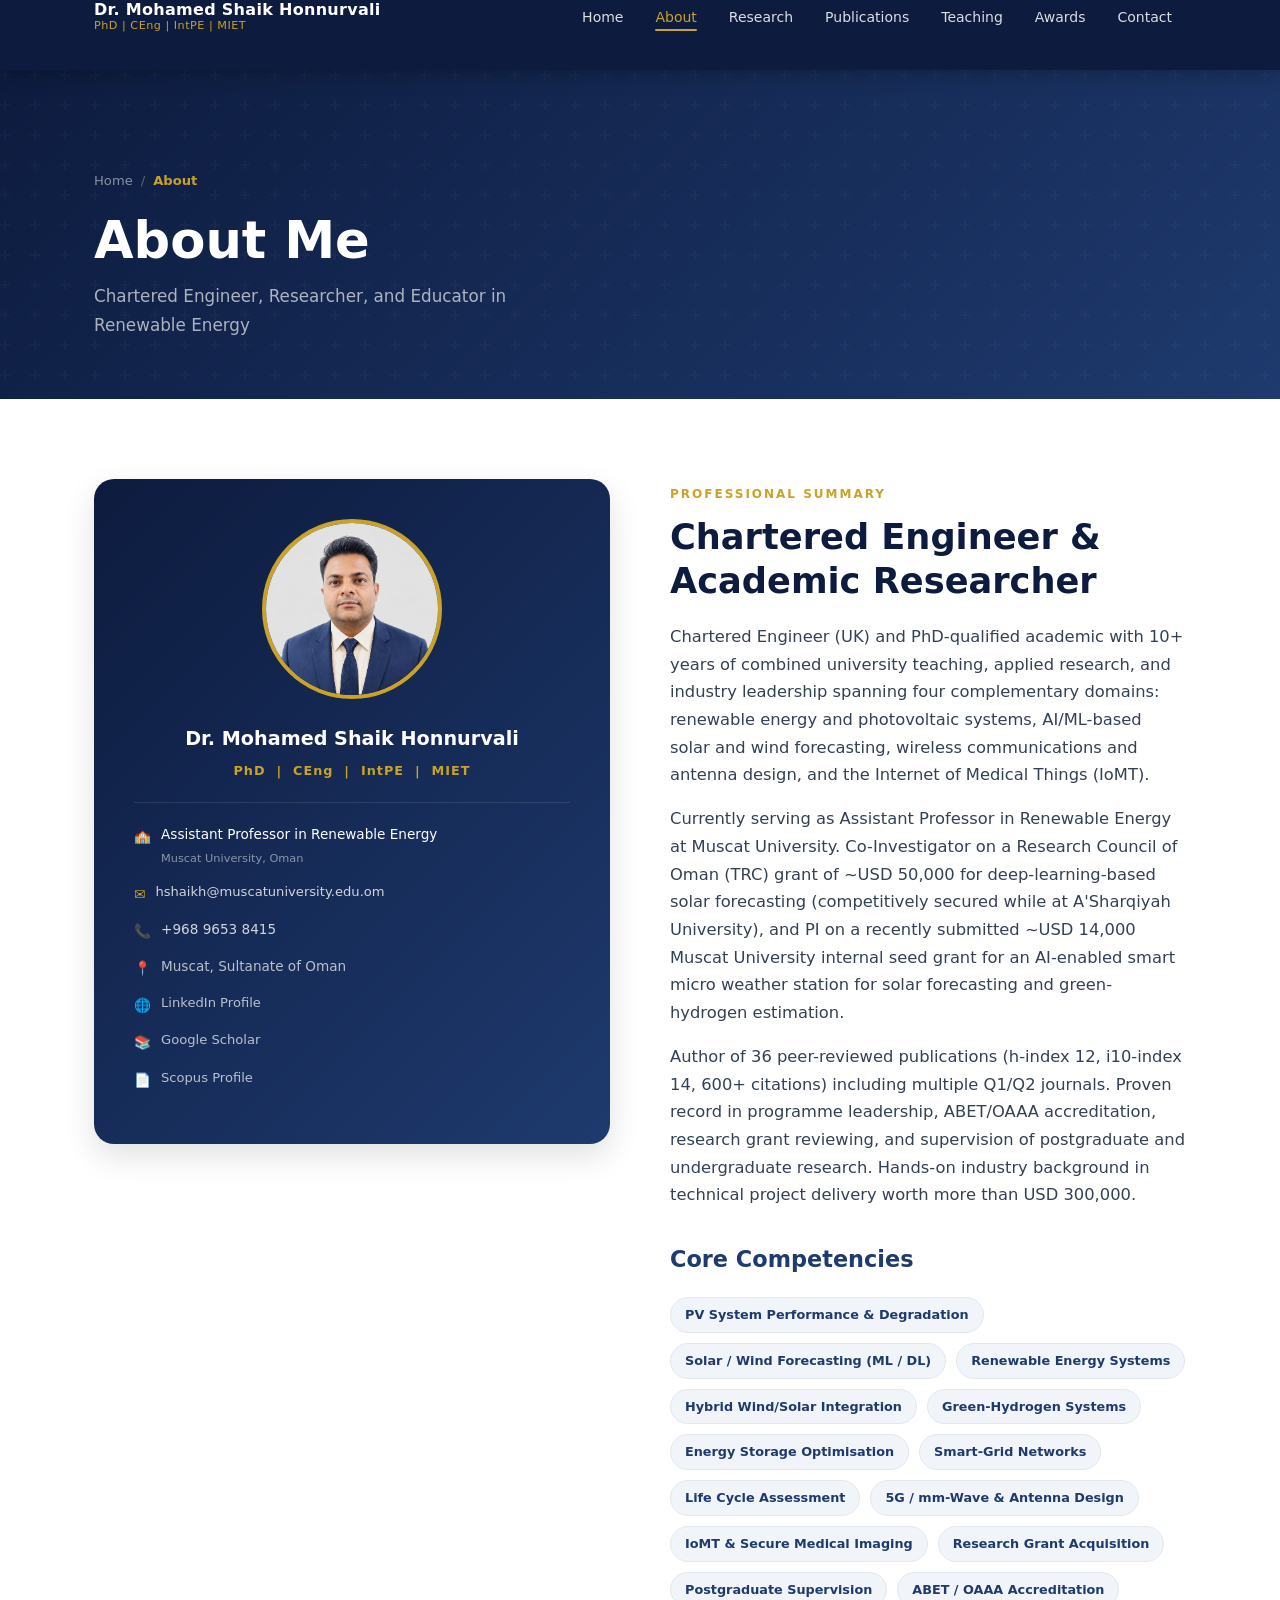
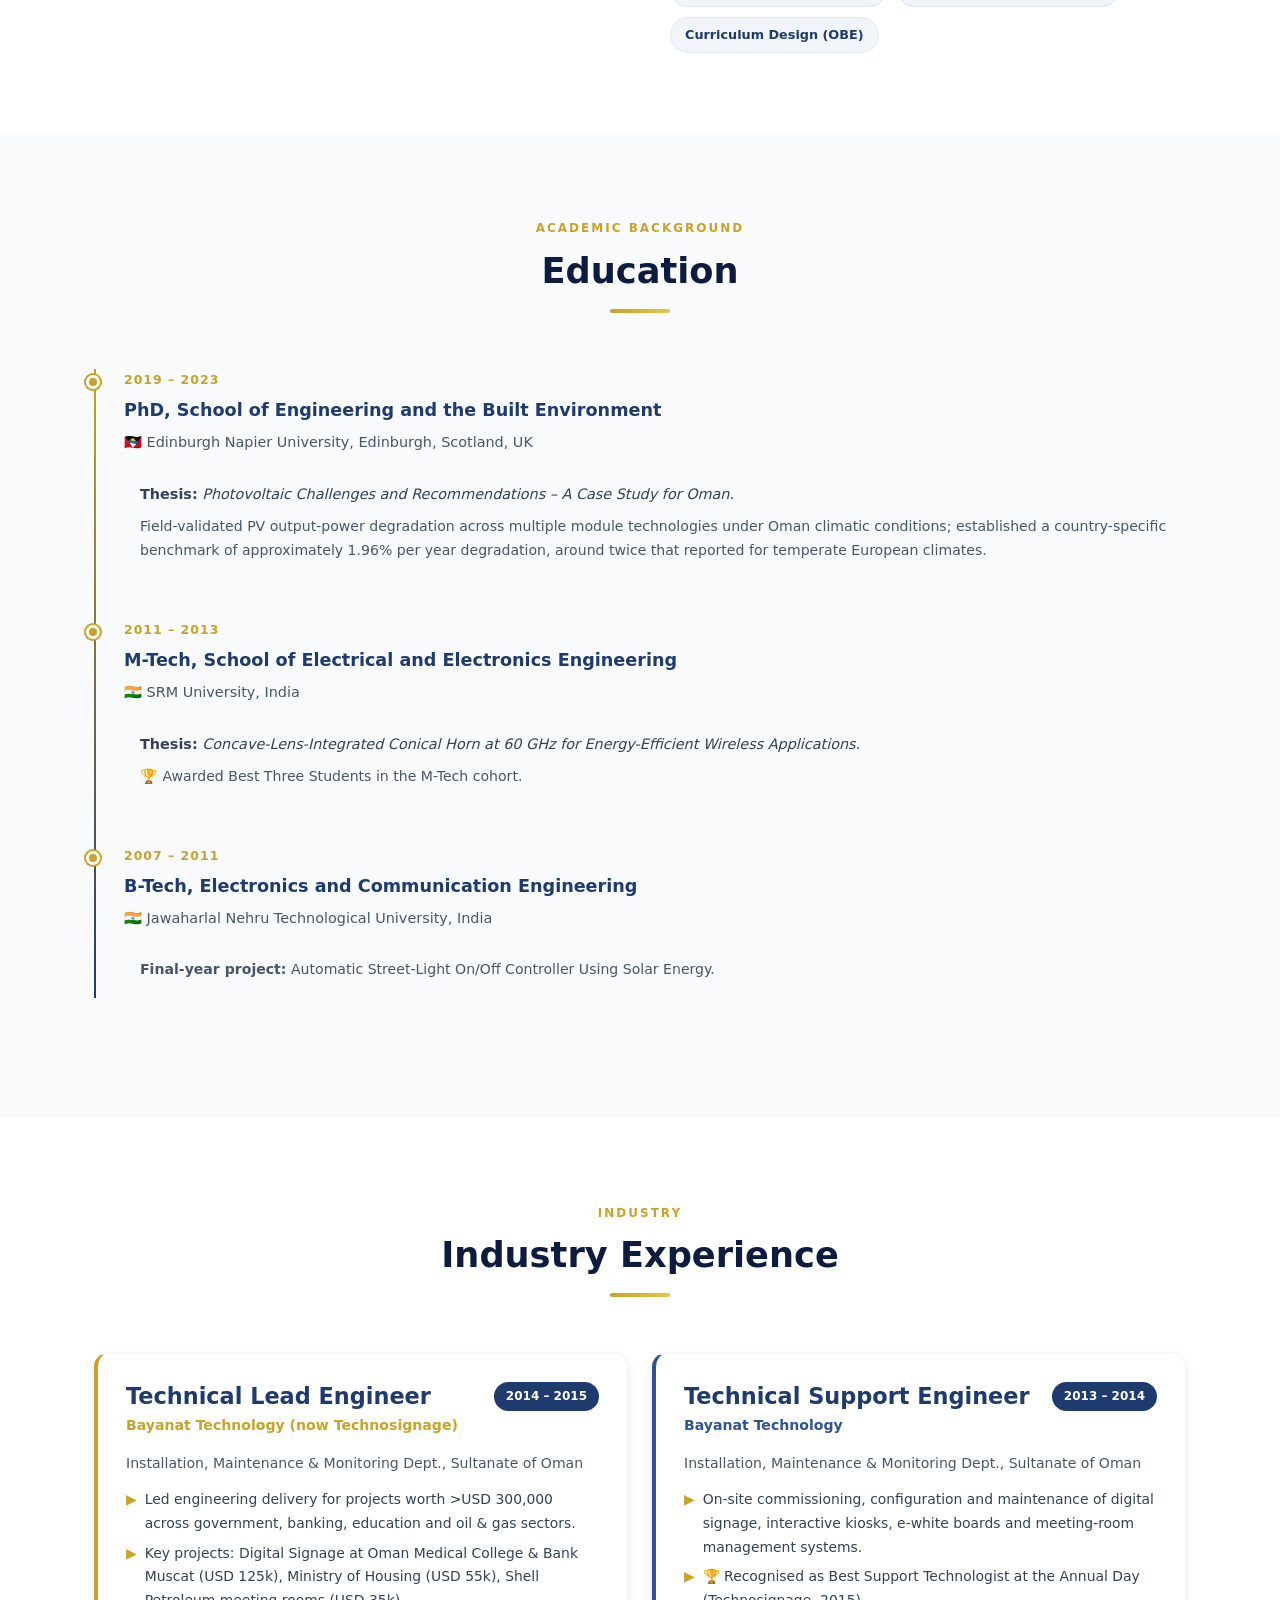
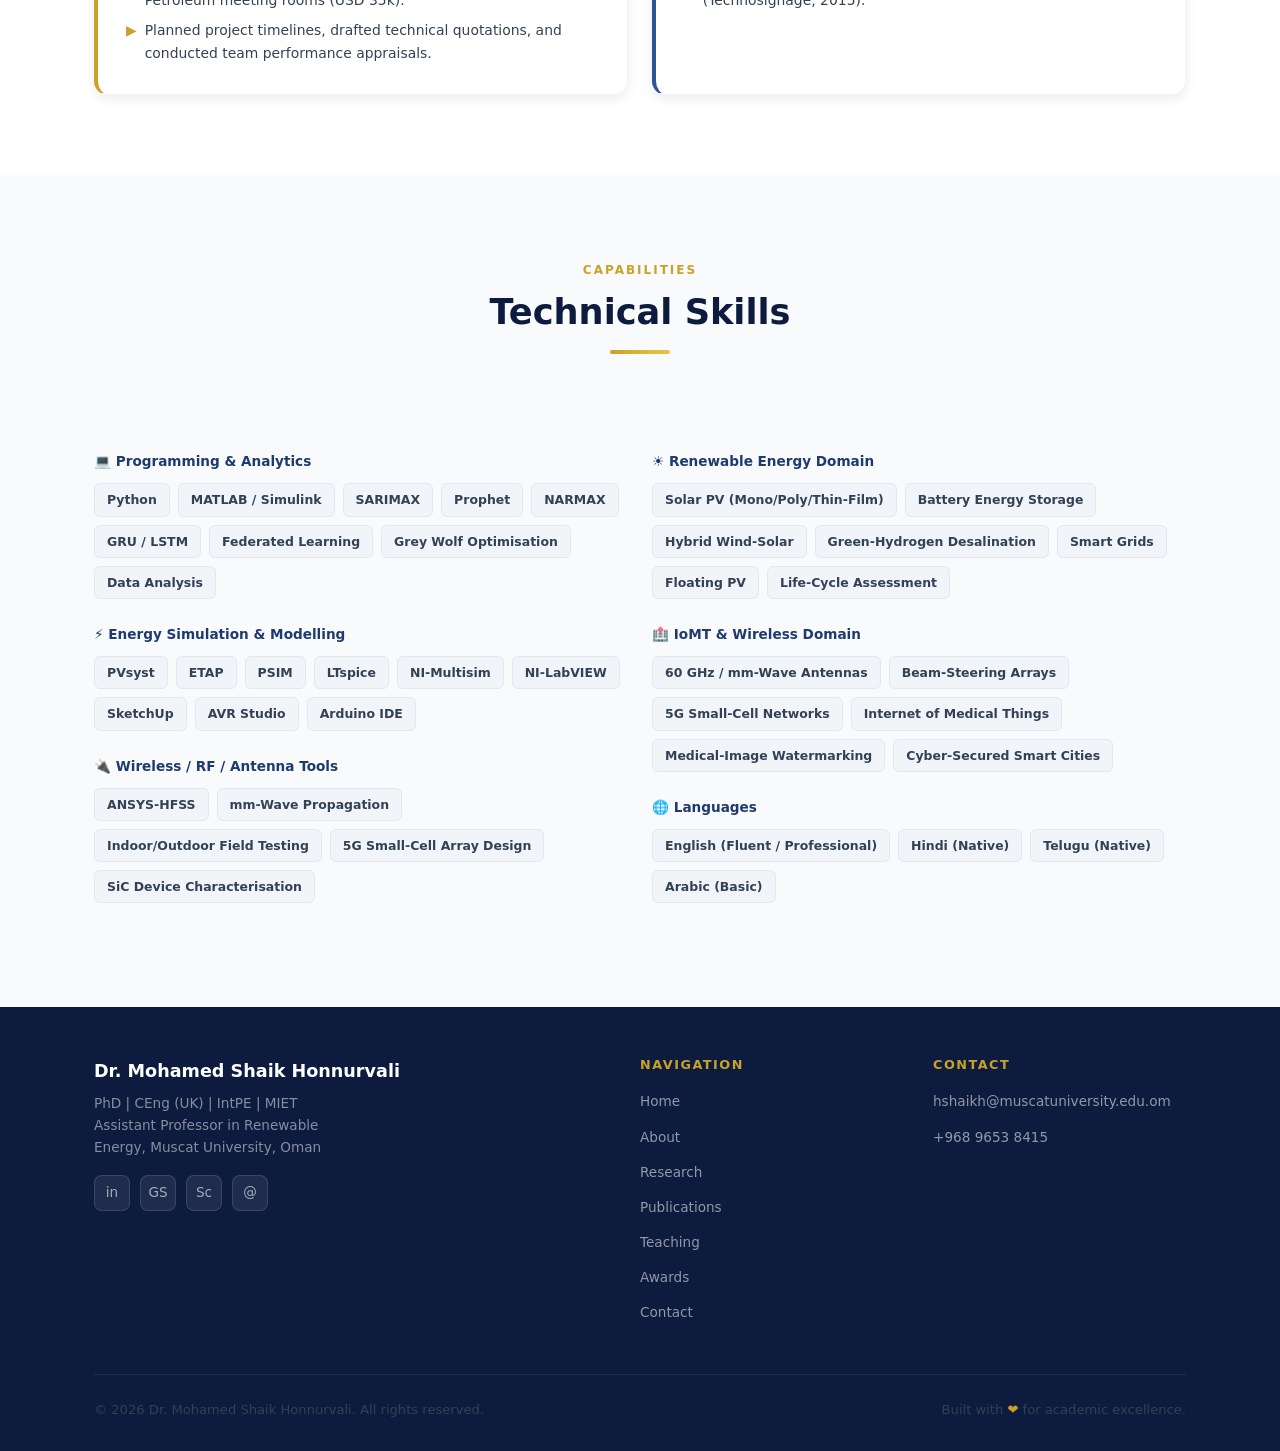
==== about.html @ 3cd74133 "Sync website content with final CV version - fix PhD dates, TRC grant role, A'Sharqiyah tenure perio" ====
<!DOCTYPE html>
<html lang="en">
<head>
  <meta charset="UTF-8" />
  <meta name="viewport" content="width=device-width, initial-scale=1.0" />
  <title>About | Dr. Mohamed Shaik Honnurvali</title>
  <meta name="description" content="About Dr. Mohamed Shaik Honnurvali – academic background, education, industry experience, and technical skills.">
  <link rel="stylesheet" href="css/style.css" />
</head>
<body>

<nav class="navbar" id="navbar">
  <div class="container">
    <div class="nav-inner">
      <a href="index.html" class="nav-brand">
        <span class="name">Dr. Mohamed Shaik Honnurvali</span>
        <span class="title">PhD | CEng | IntPE | MIET</span>
      </a>
      <ul class="nav-links" id="navLinks">
        <li><a href="index.html">Home</a></li>
        <li><a href="about.html" class="active">About</a></li>
        <li><a href="research.html">Research</a></li>
        <li><a href="publications.html">Publications</a></li>
        <li><a href="teaching.html">Teaching</a></li>
        <li><a href="awards.html">Awards</a></li>
        <li><a href="contact.html">Contact</a></li>
      </ul>
      <button class="nav-toggle" id="navToggle" aria-label="Toggle navigation">
        <span></span><span></span><span></span>
      </button>
    </div>
  </div>
</nav>

<div class="page-header">
  <div class="container">
    <div class="page-header-content">
      <div class="breadcrumb">
        <a href="index.html">Home</a>
        <span>/</span>
        <span class="current">About</span>
      </div>
      <h1>About Me</h1>
      <p class="subtitle">Chartered Engineer, Researcher, and Educator in Renewable Energy</p>
    </div>
  </div>
</div>

<!-- ABOUT MAIN -->
<section class="section">
  <div class="container">
    <div class="about-grid">

      <!-- SIDEBAR CARD -->
      <div class="about-photo-wrap">
        <div class="about-photo-card">
          <div class="about-photo-circle">
            <img src="images/profile.png" alt="Dr. Mohamed Shaik Honnurvali"
              onerror="this.style.display='none'; this.parentElement.querySelector('.photo-initials').style.display='block'">
            <div class="photo-initials" style="display:none">MSH</div>
          </div>
          <div class="about-card-name">Dr. Mohamed Shaik Honnurvali</div>
          <div class="about-card-title">PhD &nbsp;|&nbsp; CEng &nbsp;|&nbsp; IntPE &nbsp;|&nbsp; MIET</div>
          <div class="about-card-info">
            <div class="info-row">
              <span class="icon">&#127979;</span>
              <span>Assistant Professor in Renewable Energy<br><small style="color:rgba(255,255,255,0.5)">Muscat University, Oman</small></span>
            </div>
            <div class="info-row">
              <span class="icon">&#9993;</span>
              <a href="mailto:hshaikh@muscatuniversity.edu.om" style="color:rgba(255,255,255,0.8); font-size:0.82rem; word-break:break-all">hshaikh@muscatuniversity.edu.om</a>
            </div>
            <div class="info-row">
              <span class="icon">&#128222;</span>
              <a href="tel:+96896538415" style="color:rgba(255,255,255,0.8)">+968 9653 8415</a>
            </div>
            <div class="info-row">
              <span class="icon">&#128205;</span>
              <span style="color:rgba(255,255,255,0.7)">Muscat, Sultanate of Oman</span>
            </div>
            <div class="info-row" style="margin-top:8px">
              <span class="icon">&#127760;</span>
              <a href="https://www.linkedin.com/in/honnurvali-mohamed-shaik-58bb0a144" target="_blank" style="color:rgba(255,255,255,0.7); font-size:0.82rem">LinkedIn Profile</a>
            </div>
            <div class="info-row">
              <span class="icon">&#128218;</span>
              <a href="https://scholar.google.com/citations?user=fPKjL7wAAAAJ&hl=en" target="_blank" style="color:rgba(255,255,255,0.7); font-size:0.82rem">Google Scholar</a>
            </div>
            <div class="info-row">
              <span class="icon">&#128196;</span>
              <a href="https://www.scopus.com/authid/detail.uri?authorId=57219779084" target="_blank" style="color:rgba(255,255,255,0.7); font-size:0.82rem">Scopus Profile</a>
            </div>
          </div>
        </div>
      </div>

      <!-- MAIN CONTENT -->
      <div class="about-content">
        <span class="section-label">Professional Summary</span>
        <h2 style="margin-bottom:20px">Chartered Engineer &amp; Academic Researcher</h2>
        <p>Chartered Engineer (UK) and PhD-qualified academic with 10+ years of combined university teaching, applied research, and industry leadership spanning four complementary domains: renewable energy and photovoltaic systems, AI/ML-based solar and wind forecasting, wireless communications and antenna design, and the Internet of Medical Things (IoMT).</p>
        <p>Currently serving as Assistant Professor in Renewable Energy at Muscat University. Co-Investigator on a Research Council of Oman (TRC) grant of ~USD 50,000 for deep-learning-based solar forecasting (competitively secured while at A'Sharqiyah University), and PI on a recently submitted ~USD 14,000 Muscat University internal seed grant for an AI-enabled smart micro weather station for solar forecasting and green-hydrogen estimation.</p>
        <p>Author of 36 peer-reviewed publications (h-index 12, i10-index 14, 600+ citations) including multiple Q1/Q2 journals. Proven record in programme leadership, ABET/OAAA accreditation, research grant reviewing, and supervision of postgraduate and undergraduate research. Hands-on industry background in technical project delivery worth more than USD 300,000.</p>

        <h3 style="margin-top:36px; margin-bottom:16px; color:var(--navy)">Core Competencies</h3>
        <div class="competencies-grid">
          <span class="competency-tag">PV System Performance &amp; Degradation</span>
          <span class="competency-tag">Solar / Wind Forecasting (ML / DL)</span>
          <span class="competency-tag">Renewable Energy Systems</span>
          <span class="competency-tag">Hybrid Wind/Solar Integration</span>
          <span class="competency-tag">Green-Hydrogen Systems</span>
          <span class="competency-tag">Energy Storage Optimisation</span>
          <span class="competency-tag">Smart-Grid Networks</span>
          <span class="competency-tag">Life Cycle Assessment</span>
          <span class="competency-tag">5G / mm-Wave &amp; Antenna Design</span>
          <span class="competency-tag">IoMT &amp; Secure Medical Imaging</span>
          <span class="competency-tag">Research Grant Acquisition</span>
          <span class="competency-tag">Postgraduate Supervision</span>
          <span class="competency-tag">ABET / OAAA Accreditation</span>
          <span class="competency-tag">Curriculum Design (OBE)</span>
        </div>
      </div>
    </div>
  </div>
</section>

<!-- EDUCATION -->
<section class="section section-alt">
  <div class="container">
    <div class="section-header">
      <span class="section-label">Academic Background</span>
      <h2>Education</h2>
      <div class="divider"></div>
    </div>
    <div class="timeline">

      <div class="timeline-item">
        <div class="timeline-period">2019 – 2023</div>
        <div class="timeline-role">PhD, School of Engineering and the Built Environment</div>
        <div class="timeline-institution">&#127462;&#127468; Edinburgh Napier University, Edinburgh, Scotland, UK</div>
        <div class="timeline-content">
          <p style="font-size:0.9rem; color:var(--gray-700); margin-bottom:8px"><strong>Thesis:</strong> <em>Photovoltaic Challenges and Recommendations – A Case Study for Oman.</em></p>
          <p style="font-size:0.88rem; color:var(--gray-600)">Field-validated PV output-power degradation across multiple module technologies under Oman climatic conditions; established a country-specific benchmark of approximately 1.96% per year degradation, around twice that reported for temperate European climates.</p>
        </div>
      </div>

      <div class="timeline-item">
        <div class="timeline-period">2011 – 2013</div>
        <div class="timeline-role">M-Tech, School of Electrical and Electronics Engineering</div>
        <div class="timeline-institution">&#127470;&#127475; SRM University, India</div>
        <div class="timeline-content">
          <p style="font-size:0.9rem; color:var(--gray-700); margin-bottom:8px"><strong>Thesis:</strong> <em>Concave-Lens-Integrated Conical Horn at 60 GHz for Energy-Efficient Wireless Applications.</em></p>
          <p style="font-size:0.88rem; color:var(--gray-600)">&#127942; Awarded Best Three Students in the M-Tech cohort.</p>
        </div>
      </div>

      <div class="timeline-item">
        <div class="timeline-period">2007 – 2011</div>
        <div class="timeline-role">B-Tech, Electronics and Communication Engineering</div>
        <div class="timeline-institution">&#127470;&#127475; Jawaharlal Nehru Technological University, India</div>
        <div class="timeline-content">
          <p style="font-size:0.88rem; color:var(--gray-600)"><strong>Final-year project:</strong> Automatic Street-Light On/Off Controller Using Solar Energy.</p>
        </div>
      </div>

    </div>
  </div>
</section>

<!-- INDUSTRY EXPERIENCE -->
<section class="section">
  <div class="container">
    <div class="section-header">
      <span class="section-label">Industry</span>
      <h2>Industry Experience</h2>
      <div class="divider"></div>
    </div>
    <div class="grid-2">
      <div class="card" style="border-left:4px solid var(--gold)">
        <div style="display:flex; justify-content:space-between; align-items:flex-start; flex-wrap:wrap; gap:8px; margin-bottom:14px">
          <div>
            <h3 style="margin-bottom:4px">Technical Lead Engineer</h3>
            <p style="color:var(--gold); font-weight:700; font-size:0.88rem">Bayanat Technology (now Technosignage)</p>
          </div>
          <span style="background:var(--navy); color:var(--white); font-size:0.75rem; font-weight:700; padding:4px 12px; border-radius:50px; white-space:nowrap">2014 – 2015</span>
        </div>
        <p style="font-size:0.88rem; margin-bottom:12px; color:var(--gray-600)">Installation, Maintenance &amp; Monitoring Dept., Sultanate of Oman</p>
        <ul style="display:flex; flex-direction:column; gap:6px">
          <li style="display:flex; gap:8px; font-size:0.87rem; color:var(--gray-700)"><span style="color:var(--gold); flex-shrink:0">&#9654;</span>Led engineering delivery for projects worth &gt;USD 300,000 across government, banking, education and oil &amp; gas sectors.</li>
          <li style="display:flex; gap:8px; font-size:0.87rem; color:var(--gray-700)"><span style="color:var(--gold); flex-shrink:0">&#9654;</span>Key projects: Digital Signage at Oman Medical College &amp; Bank Muscat (USD 125k), Ministry of Housing (USD 55k), Shell Petroleum meeting rooms (USD 35k).</li>
          <li style="display:flex; gap:8px; font-size:0.87rem; color:var(--gray-700)"><span style="color:var(--gold); flex-shrink:0">&#9654;</span>Planned project timelines, drafted technical quotations, and conducted team performance appraisals.</li>
        </ul>
      </div>
      <div class="card" style="border-left:4px solid var(--navy-light)">
        <div style="display:flex; justify-content:space-between; align-items:flex-start; flex-wrap:wrap; gap:8px; margin-bottom:14px">
          <div>
            <h3 style="margin-bottom:4px">Technical Support Engineer</h3>
            <p style="color:var(--navy-light); font-weight:700; font-size:0.88rem">Bayanat Technology</p>
          </div>
          <span style="background:var(--navy); color:var(--white); font-size:0.75rem; font-weight:700; padding:4px 12px; border-radius:50px; white-space:nowrap">2013 – 2014</span>
        </div>
        <p style="font-size:0.88rem; margin-bottom:12px; color:var(--gray-600)">Installation, Maintenance &amp; Monitoring Dept., Sultanate of Oman</p>
        <ul style="display:flex; flex-direction:column; gap:6px">
          <li style="display:flex; gap:8px; font-size:0.87rem; color:var(--gray-700)"><span style="color:var(--gold); flex-shrink:0">&#9654;</span>On-site commissioning, configuration and maintenance of digital signage, interactive kiosks, e-white boards and meeting-room management systems.</li>
          <li style="display:flex; gap:8px; font-size:0.87rem; color:var(--gray-700)"><span style="color:var(--gold); flex-shrink:0">&#9654;</span>&#127942; Recognised as Best Support Technologist at the Annual Day (Technosignage, 2015).</li>
        </ul>
      </div>
    </div>
  </div>
</section>

<!-- TECHNICAL SKILLS -->
<section class="section section-alt">
  <div class="container">
    <div class="section-header">
      <span class="section-label">Capabilities</span>
      <h2>Technical Skills</h2>
      <div class="divider"></div>
    </div>
    <div class="grid-2">
      <div class="skills-section">
        <div class="skill-group">
          <div class="skill-group-label">&#128187; Programming &amp; Analytics</div>
          <div class="skill-tags">
            <span class="skill-tag">Python</span>
            <span class="skill-tag">MATLAB / Simulink</span>
            <span class="skill-tag">SARIMAX</span>
            <span class="skill-tag">Prophet</span>
            <span class="skill-tag">NARMAX</span>
            <span class="skill-tag">GRU / LSTM</span>
            <span class="skill-tag">Federated Learning</span>
            <span class="skill-tag">Grey Wolf Optimisation</span>
            <span class="skill-tag">Data Analysis</span>
          </div>
        </div>
        <div class="skill-group">
          <div class="skill-group-label">&#9889; Energy Simulation &amp; Modelling</div>
          <div class="skill-tags">
            <span class="skill-tag">PVsyst</span>
            <span class="skill-tag">ETAP</span>
            <span class="skill-tag">PSIM</span>
            <span class="skill-tag">LTspice</span>
            <span class="skill-tag">NI-Multisim</span>
            <span class="skill-tag">NI-LabVIEW</span>
            <span class="skill-tag">SketchUp</span>
            <span class="skill-tag">AVR Studio</span>
            <span class="skill-tag">Arduino IDE</span>
          </div>
        </div>
        <div class="skill-group">
          <div class="skill-group-label">&#128268; Wireless / RF / Antenna Tools</div>
          <div class="skill-tags">
            <span class="skill-tag">ANSYS-HFSS</span>
            <span class="skill-tag">mm-Wave Propagation</span>
            <span class="skill-tag">Indoor/Outdoor Field Testing</span>
            <span class="skill-tag">5G Small-Cell Array Design</span>
            <span class="skill-tag">SiC Device Characterisation</span>
          </div>
        </div>
      </div>
      <div class="skills-section">
        <div class="skill-group">
          <div class="skill-group-label">&#9728;&#65039; Renewable Energy Domain</div>
          <div class="skill-tags">
            <span class="skill-tag">Solar PV (Mono/Poly/Thin-Film)</span>
            <span class="skill-tag">Battery Energy Storage</span>
            <span class="skill-tag">Hybrid Wind-Solar</span>
            <span class="skill-tag">Green-Hydrogen Desalination</span>
            <span class="skill-tag">Smart Grids</span>
            <span class="skill-tag">Floating PV</span>
            <span class="skill-tag">Life-Cycle Assessment</span>
          </div>
        </div>
        <div class="skill-group">
          <div class="skill-group-label">&#127973;&#65039; IoMT &amp; Wireless Domain</div>
          <div class="skill-tags">
            <span class="skill-tag">60 GHz / mm-Wave Antennas</span>
            <span class="skill-tag">Beam-Steering Arrays</span>
            <span class="skill-tag">5G Small-Cell Networks</span>
            <span class="skill-tag">Internet of Medical Things</span>
            <span class="skill-tag">Medical-Image Watermarking</span>
            <span class="skill-tag">Cyber-Secured Smart Cities</span>
          </div>
        </div>
        <div class="skill-group">
          <div class="skill-group-label">&#127760; Languages</div>
          <div class="skill-tags">
            <span class="skill-tag">English (Fluent / Professional)</span>
            <span class="skill-tag">Hindi (Native)</span>
            <span class="skill-tag">Telugu (Native)</span>
            <span class="skill-tag">Arabic (Basic)</span>
          </div>
        </div>
      </div>
    </div>
  </div>
</section>

<footer class="footer">
  <div class="container">
    <div class="footer-grid">
      <div class="footer-brand">
        <div class="footer-name">Dr. Mohamed Shaik Honnurvali</div>
        <div class="footer-tagline">PhD | CEng (UK) | IntPE | MIET<br>Assistant Professor in Renewable Energy, Muscat University, Oman</div>
        <div class="footer-social">
          <a href="https://www.linkedin.com/in/honnurvali-mohamed-shaik-58bb0a144" target="_blank">in</a>
          <a href="https://scholar.google.com/citations?user=fPKjL7wAAAAJ&hl=en" target="_blank">GS</a>
          <a href="https://www.scopus.com/authid/detail.uri?authorId=57219779084" target="_blank">Sc</a>
          <a href="mailto:hshaikh@muscatuniversity.edu.om">@</a>
        </div>
      </div>
      <div class="footer-col">
        <h4>Navigation</h4>
        <ul>
          <li><a href="index.html">Home</a></li>
          <li><a href="about.html">About</a></li>
          <li><a href="research.html">Research</a></li>
          <li><a href="publications.html">Publications</a></li>
          <li><a href="teaching.html">Teaching</a></li>
          <li><a href="awards.html">Awards</a></li>
          <li><a href="contact.html">Contact</a></li>
        </ul>
      </div>
      <div class="footer-col">
        <h4>Contact</h4>
        <ul>
          <li><a href="mailto:hshaikh@muscatuniversity.edu.om">hshaikh@muscatuniversity.edu.om</a></li>
          <li><a href="tel:+96896538415">+968 9653 8415</a></li>
        </ul>
      </div>
    </div>
    <div class="footer-bottom">
      <p>&copy; 2026 Dr. Mohamed Shaik Honnurvali. All rights reserved.</p>
      <p>Built with <span class="gold">&#10084;</span> for academic excellence.</p>
    </div>
  </div>
</footer>

<script src="js/main.js"></script>
</body>
</html>
---- css/style.css ----
/* ===== CSS VARIABLES ===== */
:root {
  --navy: #1e3a6e;
  --navy-dark: #0d1b3e;
  --navy-light: #2d5499;
  --gold: #c9a227;
  --gold-light: #e8c547;
  --gold-pale: #fdf6dc;
  --white: #ffffff;
  --gray-50: #f8fafc;
  --gray-100: #f1f5f9;
  --gray-200: #e2e8f0;
  --gray-300: #cbd5e1;
  --gray-400: #94a3b8;
  --gray-600: #475569;
  --gray-700: #334155;
  --gray-800: #1e293b;
  --text: #1a202c;
  --shadow-sm: 0 1px 3px rgba(0,0,0,0.08);
  --shadow-md: 0 4px 12px rgba(0,0,0,0.08);
  --shadow-lg: 0 12px 32px rgba(0,0,0,0.12);
  --radius-sm: 8px;
  --radius: 14px;
  --radius-lg: 20px;
  --transition: 0.3s ease;
  --nav-height: 70px;
}

/* ===== RESET & BASE ===== */
*, *::before, *::after { box-sizing: border-box; margin: 0; padding: 0; }

html { scroll-behavior: smooth; font-size: 16px; }

body {
  font-family: 'Segoe UI', system-ui, -apple-system, sans-serif;
  color: var(--text);
  background: var(--white);
  line-height: 1.7;
  -webkit-font-smoothing: antialiased;
}

img { max-width: 100%; display: block; }
a { color: inherit; text-decoration: none; }
ul { list-style: none; }

/* ===== TYPOGRAPHY ===== */
h1, h2, h3, h4, h5 { font-weight: 700; line-height: 1.25; color: var(--navy-dark); }
h1 { font-size: clamp(2rem, 5vw, 3.2rem); }
h2 { font-size: clamp(1.5rem, 3vw, 2.2rem); }
h3 { font-size: clamp(1.1rem, 2vw, 1.4rem); }
h4 { font-size: 1.05rem; }
p { color: var(--gray-700); }

/* ===== LAYOUT ===== */
.container { max-width: 1140px; margin: 0 auto; padding: 0 24px; }
.section { padding: 80px 0; }
.section-alt { background: var(--gray-50); }

.section-header { text-align: center; margin-bottom: 56px; }
.section-header h2 { margin-bottom: 12px; }
.section-header p { color: var(--gray-600); max-width: 600px; margin: 0 auto; font-size: 1.05rem; }
.section-label {
  display: inline-block;
  font-size: 0.75rem;
  font-weight: 700;
  letter-spacing: 2px;
  text-transform: uppercase;
  color: var(--gold);
  margin-bottom: 10px;
}
.divider {
  width: 60px; height: 4px;
  background: linear-gradient(90deg, var(--gold), var(--gold-light));
  border-radius: 2px;
  margin: 16px auto 0;
}

/* ===== NAVIGATION ===== */
.navbar {
  position: fixed; top: 0; left: 0; right: 0;
  height: var(--nav-height);
  background: var(--navy-dark);
  box-shadow: 0 2px 20px rgba(0,0,0,0.3);
  z-index: 1000;
  transition: background var(--transition), box-shadow var(--transition);
}
.navbar.scrolled {
  background: rgba(13, 27, 62, 0.97);
  backdrop-filter: blur(10px);
}
.nav-inner {
  display: flex; align-items: center; justify-content: space-between;
  height: 100%;
}
.nav-brand {
  display: flex; flex-direction: column; line-height: 1.2;
}
.nav-brand .name {
  font-size: 1rem; font-weight: 700; color: var(--white); letter-spacing: 0.3px;
}
.nav-brand .title {
  font-size: 0.7rem; color: var(--gold); font-weight: 500; letter-spacing: 0.5px;
}
.nav-links { display: flex; align-items: center; gap: 4px; }
.nav-links a {
  color: rgba(255,255,255,0.85);
  font-size: 0.875rem;
  font-weight: 500;
  padding: 6px 14px;
  border-radius: 6px;
  transition: all var(--transition);
  position: relative;
}
.nav-links a:hover { color: var(--gold); background: rgba(201,162,39,0.1); }
.nav-links a.active { color: var(--gold); }
.nav-links a.active::after {
  content: '';
  position: absolute; bottom: 0; left: 14px; right: 14px;
  height: 2px;
  background: var(--gold);
  border-radius: 1px;
}
.nav-toggle { display: none; flex-direction: column; gap: 5px; cursor: pointer; padding: 4px; }
.nav-toggle span { width: 24px; height: 2px; background: var(--white); border-radius: 2px; transition: var(--transition); }

/* ===== HERO ===== */
.hero {
  min-height: 100vh;
  background: linear-gradient(135deg, var(--navy-dark) 0%, var(--navy) 50%, #1a4480 100%);
  display: flex; align-items: center;
  position: relative; overflow: hidden;
  padding-top: var(--nav-height);
}
.hero::before {
  content: '';
  position: absolute; inset: 0;
  background: url("data:image/svg+xml,%3Csvg width='60' height='60' viewBox='0 0 60 60' xmlns='http://www.w3.org/2000/svg'%3E%3Cg fill='none' fill-rule='evenodd'%3E%3Cg fill='%23ffffff' fill-opacity='0.03'%3E%3Cpath d='M36 34v-4h-2v4h-4v2h4v4h2v-4h4v-2h-4zm0-30V0h-2v4h-4v2h4v4h2V6h4V4h-4zM6 34v-4H4v4H0v2h4v4h2v-4h4v-2H6zM6 4V0H4v4H0v2h4v4h2V6h4V4H6z'/%3E%3C/g%3E%3C/g%3E%3C/svg%3E");
}
.hero-content {
  display: grid;
  grid-template-columns: 1fr 320px;
  gap: 60px;
  align-items: center;
  position: relative; z-index: 1;
  padding: 60px 0;
}
.hero-text { color: var(--white); }
.hero-badge {
  display: inline-flex; align-items: center; gap: 8px;
  background: rgba(201,162,39,0.15);
  border: 1px solid rgba(201,162,39,0.4);
  color: var(--gold-light);
  font-size: 0.8rem; font-weight: 600; letter-spacing: 1px;
  padding: 6px 16px; border-radius: 50px;
  margin-bottom: 20px;
}
.hero-name {
  font-size: clamp(2.2rem, 5vw, 3.5rem);
  font-weight: 800;
  color: var(--white);
  line-height: 1.1;
  margin-bottom: 10px;
}
.hero-credentials {
  font-size: 1rem;
  color: var(--gold);
  font-weight: 600;
  letter-spacing: 1px;
  margin-bottom: 16px;
}
.hero-role {
  font-size: 1.1rem;
  color: rgba(255,255,255,0.8);
  margin-bottom: 10px;
}
.hero-location {
  font-size: 0.9rem;
  color: rgba(255,255,255,0.55);
  display: flex; align-items: center; gap: 6px;
  margin-bottom: 28px;
}
.hero-summary {
  color: rgba(255,255,255,0.75);
  font-size: 1rem;
  max-width: 560px;
  margin-bottom: 36px;
  line-height: 1.8;
}
.hero-stats {
  display: flex; gap: 32px; margin-bottom: 36px; flex-wrap: wrap;
}
.stat-item { text-align: center; }
.stat-number {
  font-size: 2rem; font-weight: 800; color: var(--gold);
  line-height: 1; display: block;
}
.stat-label { font-size: 0.75rem; color: rgba(255,255,255,0.6); margin-top: 4px; }
.hero-actions { display: flex; gap: 14px; flex-wrap: wrap; }

/* Buttons */
.btn {
  display: inline-flex; align-items: center; gap: 8px;
  padding: 13px 28px; border-radius: 8px;
  font-size: 0.9rem; font-weight: 600;
  cursor: pointer; border: none;
  transition: all var(--transition);
  letter-spacing: 0.3px;
}
.btn-primary {
  background: linear-gradient(135deg, var(--gold), var(--gold-light));
  color: var(--navy-dark);
}
.btn-primary:hover { transform: translateY(-2px); box-shadow: 0 8px 24px rgba(201,162,39,0.35); }
.btn-outline {
  background: transparent;
  border: 2px solid rgba(255,255,255,0.4);
  color: var(--white);
}
.btn-outline:hover { border-color: var(--gold); color: var(--gold); transform: translateY(-2px); }
.btn-navy {
  background: var(--navy);
  color: var(--white);
}
.btn-navy:hover { background: var(--navy-light); transform: translateY(-2px); box-shadow: var(--shadow-md); }

/* Hero photo */
.hero-photo-wrap {
  display: flex; justify-content: center; align-items: center;
}
.hero-photo-ring {
  width: 280px; height: 280px;
  border-radius: 50%;
  padding: 5px;
  background: linear-gradient(135deg, var(--gold), var(--gold-light), var(--gold));
  box-shadow: 0 0 60px rgba(201,162,39,0.3);
  animation: float 4s ease-in-out infinite;
}
.hero-photo-inner {
  width: 100%; height: 100%;
  border-radius: 50%;
  overflow: hidden;
  background: var(--navy);
  display: flex; align-items: center; justify-content: center;
  border: 4px solid var(--navy-dark);
}
.hero-photo-inner img {
  width: 100%; height: 100%; object-fit: cover;
}
.photo-initials {
  font-size: 4rem; font-weight: 800;
  color: var(--gold);
  letter-spacing: -2px;
  font-family: 'Segoe UI', sans-serif;
}
@keyframes float {
  0%, 100% { transform: translateY(0); }
  50% { transform: translateY(-12px); }
}

/* Social links */
.social-links { display: flex; gap: 12px; margin-top: 20px; flex-wrap: wrap; }
.social-link {
  display: inline-flex; align-items: center; gap: 6px;
  padding: 8px 14px; border-radius: 6px;
  font-size: 0.8rem; font-weight: 600;
  background: rgba(255,255,255,0.08);
  color: rgba(255,255,255,0.7);
  border: 1px solid rgba(255,255,255,0.12);
  transition: all var(--transition);
}
.social-link:hover { background: rgba(201,162,39,0.15); color: var(--gold); border-color: rgba(201,162,39,0.4); }

/* ===== CARDS ===== */
.card {
  background: var(--white);
  border-radius: var(--radius);
  padding: 28px;
  box-shadow: var(--shadow-md);
  border: 1px solid var(--gray-100);
  transition: all var(--transition);
}
.card:hover { transform: translateY(-4px); box-shadow: var(--shadow-lg); }
.card-icon {
  width: 52px; height: 52px;
  border-radius: 12px;
  background: linear-gradient(135deg, var(--navy), var(--navy-light));
  display: flex; align-items: center; justify-content: center;
  margin-bottom: 18px;
  font-size: 1.5rem;
}
.card h3 { color: var(--navy); margin-bottom: 10px; }
.card p { font-size: 0.9rem; line-height: 1.7; }
.card .tag {
  display: inline-block;
  background: var(--gold-pale);
  color: var(--gold);
  font-size: 0.72rem; font-weight: 700;
  padding: 3px 10px; border-radius: 50px;
  margin-top: 14px;
}

.grid-2 { display: grid; grid-template-columns: repeat(2, 1fr); gap: 24px; }
.grid-3 { display: grid; grid-template-columns: repeat(3, 1fr); gap: 24px; }
.grid-4 { display: grid; grid-template-columns: repeat(4, 1fr); gap: 20px; }

/* ===== ABOUT PAGE ===== */
.about-grid { display: grid; grid-template-columns: 1fr 1fr; gap: 60px; align-items: start; }
.about-photo-wrap {
  position: sticky; top: 100px;
}
.about-photo-card {
  background: linear-gradient(135deg, var(--navy-dark), var(--navy));
  border-radius: var(--radius-lg);
  padding: 40px;
  text-align: center;
  color: var(--white);
  box-shadow: var(--shadow-lg);
}
.about-photo-circle {
  width: 180px; height: 180px;
  border-radius: 50%;
  margin: 0 auto 24px;
  background: rgba(255,255,255,0.1);
  border: 4px solid var(--gold);
  overflow: hidden;
  display: flex; align-items: center; justify-content: center;
}
.about-photo-circle img { width: 100%; height: 100%; object-fit: cover; }
.about-photo-circle .photo-initials { font-size: 2.5rem; }
.about-card-name { font-size: 1.2rem; font-weight: 700; color: var(--white); margin-bottom: 4px; }
.about-card-title { font-size: 0.8rem; color: var(--gold); font-weight: 600; letter-spacing: 1px; margin-bottom: 20px; }
.about-card-info { text-align: left; border-top: 1px solid rgba(255,255,255,0.1); padding-top: 20px; }
.info-row { display: flex; gap: 10px; align-items: flex-start; margin-bottom: 12px; font-size: 0.85rem; }
.info-row .icon { color: var(--gold); flex-shrink: 0; margin-top: 2px; }
.info-row a:hover { color: var(--gold-light); }
.about-content h2 { margin-bottom: 20px; }
.about-content p { margin-bottom: 16px; font-size: 1.02rem; }
.competencies-grid { display: flex; flex-wrap: wrap; gap: 10px; margin-top: 24px; }
.competency-tag {
  background: var(--gray-100);
  color: var(--navy);
  font-size: 0.8rem; font-weight: 600;
  padding: 6px 14px; border-radius: 50px;
  border: 1px solid var(--gray-200);
  transition: all var(--transition);
}
.competency-tag:hover { background: var(--navy); color: var(--white); }

/* ===== RESEARCH PAGE ===== */
.research-area-card {
  background: var(--white);
  border-radius: var(--radius);
  padding: 32px;
  box-shadow: var(--shadow-md);
  border-left: 5px solid var(--navy);
  transition: all var(--transition);
}
.research-area-card:hover { border-left-color: var(--gold); transform: translateX(4px); }
.research-area-card h3 { color: var(--navy); margin-bottom: 12px; }
.research-area-card ul { margin-top: 12px; }
.research-area-card ul li {
  padding: 4px 0;
  color: var(--gray-700);
  font-size: 0.9rem;
  display: flex; align-items: flex-start; gap: 8px;
}
.research-area-card ul li::before { content: '▸'; color: var(--gold); flex-shrink: 0; margin-top: 2px; }

/* Grant cards */
.grant-card {
  background: var(--white);
  border-radius: var(--radius);
  padding: 28px;
  box-shadow: var(--shadow-md);
  border: 1px solid var(--gray-100);
  position: relative; overflow: hidden;
}
.grant-card::before {
  content: '';
  position: absolute; top: 0; left: 0; right: 0;
  height: 4px;
  background: linear-gradient(90deg, var(--gold), var(--gold-light));
}
.grant-amount {
  font-size: 1.5rem; font-weight: 800; color: var(--gold);
  margin-bottom: 8px;
}
.grant-title { font-weight: 700; color: var(--navy); margin-bottom: 8px; font-size: 1rem; }
.grant-org { font-size: 0.85rem; color: var(--gray-600); margin-bottom: 6px; }
.grant-year {
  display: inline-block;
  background: var(--navy);
  color: var(--white);
  font-size: 0.75rem; font-weight: 600;
  padding: 3px 10px; border-radius: 50px;
}
.grant-desc { margin-top: 12px; font-size: 0.9rem; color: var(--gray-700); line-height: 1.6; }

/* Metrics bar */
.metrics-row {
  display: grid; grid-template-columns: repeat(4, 1fr); gap: 20px;
  margin: 40px 0;
}
.metric-box {
  background: linear-gradient(135deg, var(--navy-dark), var(--navy));
  border-radius: var(--radius);
  padding: 28px;
  text-align: center;
  color: var(--white);
}
.metric-box .number { font-size: 2.5rem; font-weight: 800; color: var(--gold); display: block; }
.metric-box .label { font-size: 0.8rem; color: rgba(255,255,255,0.7); margin-top: 4px; }

/* ===== PUBLICATIONS PAGE ===== */
.pub-filter { display: flex; gap: 10px; flex-wrap: wrap; margin-bottom: 32px; }
.filter-btn {
  padding: 8px 20px; border-radius: 50px;
  font-size: 0.85rem; font-weight: 600;
  cursor: pointer; border: 2px solid var(--gray-200);
  background: var(--white); color: var(--gray-600);
  transition: all var(--transition);
}
.filter-btn:hover, .filter-btn.active {
  background: var(--navy); color: var(--white); border-color: var(--navy);
}
.pub-list { display: flex; flex-direction: column; gap: 16px; }
.pub-item {
  background: var(--white);
  border-radius: var(--radius-sm);
  padding: 22px 24px;
  box-shadow: var(--shadow-sm);
  border: 1px solid var(--gray-100);
  border-left: 4px solid var(--navy);
  transition: all var(--transition);
}
.pub-item:hover { border-left-color: var(--gold); box-shadow: var(--shadow-md); }
.pub-item.conference { border-left-color: var(--navy-light); }
.pub-meta {
  display: flex; align-items: center; gap: 10px; margin-bottom: 8px; flex-wrap: wrap;
}
.pub-number { font-size: 0.8rem; font-weight: 700; color: var(--gray-400); min-width: 28px; }
.pub-badge {
  font-size: 0.7rem; font-weight: 700; padding: 2px 10px; border-radius: 50px;
  letter-spacing: 0.5px;
}
.badge-q1 { background: #dcfce7; color: #166534; }
.badge-q2 { background: #dbeafe; color: #1e40af; }
.badge-q3 { background: #fef9c3; color: #854d0e; }
.badge-conf { background: var(--gray-100); color: var(--gray-700); }
.pub-year { font-size: 0.78rem; color: var(--gray-400); font-weight: 600; }
.pub-title { font-weight: 700; color: var(--navy-dark); margin-bottom: 6px; font-size: 0.95rem; line-height: 1.4; }
.pub-authors { font-size: 0.83rem; color: var(--gray-600); margin-bottom: 4px; }
.pub-journal { font-size: 0.83rem; color: var(--gray-500); font-style: italic; }
.pub-highlight { color: var(--navy); font-weight: 700; }

/* ===== TEACHING PAGE ===== */
.timeline { position: relative; padding-left: 30px; }
.timeline::before {
  content: '';
  position: absolute; left: 0; top: 0; bottom: 0;
  width: 2px; background: linear-gradient(180deg, var(--gold), var(--navy));
}
.timeline-item { position: relative; margin-bottom: 40px; }
.timeline-item::before {
  content: '';
  position: absolute; left: -38px; top: 6px;
  width: 14px; height: 14px;
  border-radius: 50%; background: var(--gold);
  border: 3px solid var(--white);
  box-shadow: 0 0 0 2px var(--gold);
}
.timeline-period {
  font-size: 0.78rem; font-weight: 700; color: var(--gold);
  letter-spacing: 1px; margin-bottom: 6px;
}
.timeline-role { font-size: 1.1rem; font-weight: 700; color: var(--navy); margin-bottom: 4px; }
.timeline-institution { font-size: 0.9rem; color: var(--gray-600); margin-bottom: 12px; }
.timeline-content { background: var(--gray-50); border-radius: var(--radius-sm); padding: 16px; }
.course-list { display: flex; flex-wrap: wrap; gap: 8px; }
.course-tag {
  background: var(--white);
  border: 1px solid var(--gray-200);
  color: var(--navy);
  font-size: 0.78rem; font-weight: 600;
  padding: 4px 12px; border-radius: 6px;
}

/* MSc supervision */
.supervision-list { display: flex; flex-direction: column; gap: 12px; }
.supervision-item {
  display: flex; gap: 14px; align-items: flex-start;
  background: var(--white); border-radius: var(--radius-sm);
  padding: 16px; border: 1px solid var(--gray-100);
  box-shadow: var(--shadow-sm);
}
.supervision-num {
  width: 28px; height: 28px; border-radius: 50%;
  background: var(--navy); color: var(--white);
  font-size: 0.78rem; font-weight: 700;
  display: flex; align-items: center; justify-content: center;
  flex-shrink: 0;
}
.supervision-title { font-size: 0.92rem; font-weight: 600; color: var(--navy-dark); }

/* ===== AWARDS PAGE ===== */
.award-item {
  display: flex; gap: 16px; align-items: flex-start;
  padding: 18px; background: var(--white);
  border-radius: var(--radius-sm); border: 1px solid var(--gray-100);
  box-shadow: var(--shadow-sm); margin-bottom: 12px;
  transition: all var(--transition);
}
.award-item:hover { box-shadow: var(--shadow-md); }
.award-icon {
  width: 44px; height: 44px; border-radius: 10px;
  background: linear-gradient(135deg, var(--gold-pale), #fff8e0);
  display: flex; align-items: center; justify-content: center;
  font-size: 1.3rem; flex-shrink: 0;
}
.award-text strong { display: block; color: var(--navy); font-size: 0.92rem; margin-bottom: 4px; }
.award-text span { color: var(--gray-600); font-size: 0.83rem; }

.membership-card {
  background: var(--white);
  border-radius: var(--radius);
  padding: 24px;
  box-shadow: var(--shadow-md);
  border: 1px solid var(--gray-100);
  display: flex; gap: 14px; align-items: flex-start;
}
.membership-badge {
  background: linear-gradient(135deg, var(--navy-dark), var(--navy));
  color: var(--gold);
  font-size: 0.7rem; font-weight: 800; letter-spacing: 1px;
  padding: 8px 10px; border-radius: 8px;
  text-align: center; min-width: 52px;
  flex-shrink: 0;
}
.membership-info strong { display: block; color: var(--navy); font-size: 0.92rem; margin-bottom: 4px; }
.membership-info span { color: var(--gray-600); font-size: 0.83rem; }

/* ===== CONTACT PAGE ===== */
.contact-grid { display: grid; grid-template-columns: 1fr 1fr; gap: 40px; }
.contact-info-card {
  background: linear-gradient(135deg, var(--navy-dark), var(--navy));
  border-radius: var(--radius-lg);
  padding: 40px;
  color: var(--white);
}
.contact-info-card h3 { color: var(--white); margin-bottom: 28px; }
.contact-row {
  display: flex; gap: 14px; align-items: flex-start;
  margin-bottom: 22px;
}
.contact-row-icon {
  width: 42px; height: 42px; border-radius: 10px;
  background: rgba(201,162,39,0.15);
  border: 1px solid rgba(201,162,39,0.3);
  display: flex; align-items: center; justify-content: center;
  font-size: 1.1rem; flex-shrink: 0;
}
.contact-row-text { font-size: 0.85rem; }
.contact-row-text .label { color: rgba(255,255,255,0.55); font-size: 0.75rem; font-weight: 600; letter-spacing: 1px; margin-bottom: 3px; }
.contact-row-text a { color: var(--white); }
.contact-row-text a:hover { color: var(--gold-light); }
.contact-profiles { display: flex; flex-direction: column; gap: 12px; margin-top: 28px; }
.profile-link {
  display: flex; align-items: center; gap: 12px;
  background: rgba(255,255,255,0.06);
  border: 1px solid rgba(255,255,255,0.1);
  border-radius: 8px; padding: 12px 16px;
  color: var(--white); font-size: 0.85rem; font-weight: 600;
  transition: all var(--transition);
}
.profile-link:hover { background: rgba(201,162,39,0.15); border-color: rgba(201,162,39,0.4); color: var(--gold-light); }
.profile-link .icon { font-size: 1rem; }

/* Skills panel */
.skills-section { margin-top: 40px; }
.skill-group { margin-bottom: 24px; }
.skill-group-label { font-weight: 700; color: var(--navy); font-size: 0.85rem; margin-bottom: 10px; }
.skill-tags { display: flex; flex-wrap: wrap; gap: 8px; }
.skill-tag {
  background: var(--gray-100); color: var(--gray-700);
  font-size: 0.78rem; font-weight: 600;
  padding: 5px 12px; border-radius: 6px;
  border: 1px solid var(--gray-200);
  transition: all var(--transition);
}
.skill-tag:hover { background: var(--navy); color: var(--white); border-color: var(--navy); }

/* ===== FOOTER ===== */
.footer {
  background: var(--navy-dark);
  color: rgba(255,255,255,0.6);
  padding: 50px 0 30px;
}
.footer-grid { display: grid; grid-template-columns: 2fr 1fr 1fr; gap: 40px; margin-bottom: 40px; }
.footer-brand { }
.footer-name { font-size: 1.1rem; font-weight: 700; color: var(--white); margin-bottom: 6px; }
.footer-tagline { font-size: 0.85rem; color: rgba(255,255,255,0.5); margin-bottom: 16px; max-width: 280px; line-height: 1.6; }
.footer-social { display: flex; gap: 10px; }
.footer-social a {
  width: 36px; height: 36px;
  background: rgba(255,255,255,0.08);
  border: 1px solid rgba(255,255,255,0.12);
  border-radius: 8px;
  display: flex; align-items: center; justify-content: center;
  color: rgba(255,255,255,0.6);
  font-size: 0.85rem;
  transition: all var(--transition);
}
.footer-social a:hover { background: rgba(201,162,39,0.2); color: var(--gold); border-color: rgba(201,162,39,0.4); }
.footer-col h4 { font-size: 0.8rem; font-weight: 700; color: var(--gold); letter-spacing: 1.5px; text-transform: uppercase; margin-bottom: 14px; }
.footer-col ul li { margin-bottom: 8px; }
.footer-col ul li a { font-size: 0.85rem; color: rgba(255,255,255,0.55); transition: color var(--transition); }
.footer-col ul li a:hover { color: var(--white); }
.footer-bottom {
  border-top: 1px solid rgba(255,255,255,0.08);
  padding-top: 24px;
  display: flex; justify-content: space-between; align-items: center;
  flex-wrap: wrap; gap: 10px;
}
.footer-bottom p { font-size: 0.82rem; }
.footer-bottom .gold { color: var(--gold); }

/* ===== PAGE HEADER ===== */
.page-header {
  background: linear-gradient(135deg, var(--navy-dark) 0%, var(--navy) 100%);
  padding: 100px 0 60px;
  margin-top: var(--nav-height);
  position: relative; overflow: hidden;
}
.page-header::before {
  content: '';
  position: absolute; inset: 0;
  background: url("data:image/svg+xml,%3Csvg width='60' height='60' viewBox='0 0 60 60' xmlns='http://www.w3.org/2000/svg'%3E%3Cg fill='none' fill-rule='evenodd'%3E%3Cg fill='%23ffffff' fill-opacity='0.025'%3E%3Cpath d='M36 34v-4h-2v4h-4v2h4v4h2v-4h4v-2h-4zm0-30V0h-2v4h-4v2h4v4h2V6h4V4h-4zM6 34v-4H4v4H0v2h4v4h2v-4h4v-2H6zM6 4V0H4v4H0v2h4v4h2V6h4V4H6z'/%3E%3C/g%3E%3C/g%3E%3C/svg%3E");
}
.page-header-content { position: relative; z-index: 1; }
.page-header h1 { color: var(--white); margin-bottom: 10px; }
.page-header .subtitle { color: rgba(255,255,255,0.65); font-size: 1.05rem; max-width: 500px; }
.breadcrumb { display: flex; align-items: center; gap: 8px; margin-bottom: 16px; font-size: 0.82rem; }
.breadcrumb a { color: rgba(255,255,255,0.5); }
.breadcrumb a:hover { color: var(--gold); }
.breadcrumb span { color: rgba(255,255,255,0.3); }
.breadcrumb .current { color: var(--gold); font-weight: 600; }

/* ===== UTILITIES ===== */
.text-gold { color: var(--gold); }
.text-navy { color: var(--navy); }
.text-center { text-align: center; }
.mb-8 { margin-bottom: 8px; }
.mb-16 { margin-bottom: 16px; }
.mb-24 { margin-bottom: 24px; }
.mb-32 { margin-bottom: 32px; }
.mb-48 { margin-bottom: 48px; }
.mt-32 { margin-top: 32px; }
.mt-48 { margin-top: 48px; }

/* Animations */
.fade-in { animation: fadeIn 0.6s ease forwards; }
.fade-up { animation: fadeUp 0.6s ease forwards; }
@keyframes fadeIn { from { opacity: 0; } to { opacity: 1; } }
@keyframes fadeUp { from { opacity: 0; transform: translateY(20px); } to { opacity: 1; transform: translateY(0); } }

/* ===== RESPONSIVE ===== */
@media (max-width: 1024px) {
  .grid-4 { grid-template-columns: repeat(2, 1fr); }
  .metrics-row { grid-template-columns: repeat(2, 1fr); }
  .about-grid { grid-template-columns: 1fr; }
  .about-photo-wrap { position: static; }
  .about-photo-card { max-width: 400px; margin: 0 auto; }
  .footer-grid { grid-template-columns: 1fr 1fr; }
  .footer-brand { grid-column: 1 / -1; }
}

@media (max-width: 768px) {
  :root { --nav-height: 64px; }
  .section { padding: 60px 0; }
  .hero-content { grid-template-columns: 1fr; text-align: center; gap: 40px; }
  .hero-photo-wrap { order: -1; }
  .hero-photo-ring { width: 200px; height: 200px; }
  .hero-stats { justify-content: center; }
  .hero-actions { justify-content: center; }
  .hero-location { justify-content: center; }
  .social-links { justify-content: center; }
  .hero-summary { margin: 0 auto 36px; }
  .grid-2, .grid-3 { grid-template-columns: 1fr; }
  .contact-grid { grid-template-columns: 1fr; }
  .nav-links { display: none; flex-direction: column; position: fixed; top: var(--nav-height); left: 0; right: 0; background: var(--navy-dark); padding: 16px; gap: 4px; border-top: 1px solid rgba(255,255,255,0.1); }
  .nav-links.open { display: flex; }
  .nav-toggle { display: flex; }
  .footer-grid { grid-template-columns: 1fr; }
  .metrics-row { grid-template-columns: repeat(2, 1fr); }
  .footer-bottom { flex-direction: column; text-align: center; }
}

@media (max-width: 480px) {
  .hero-stats { gap: 20px; }
  .btn { padding: 11px 20px; font-size: 0.85rem; }
  .metrics-row { grid-template-columns: 1fr 1fr; }
  .page-header { padding: 80px 0 44px; }
}
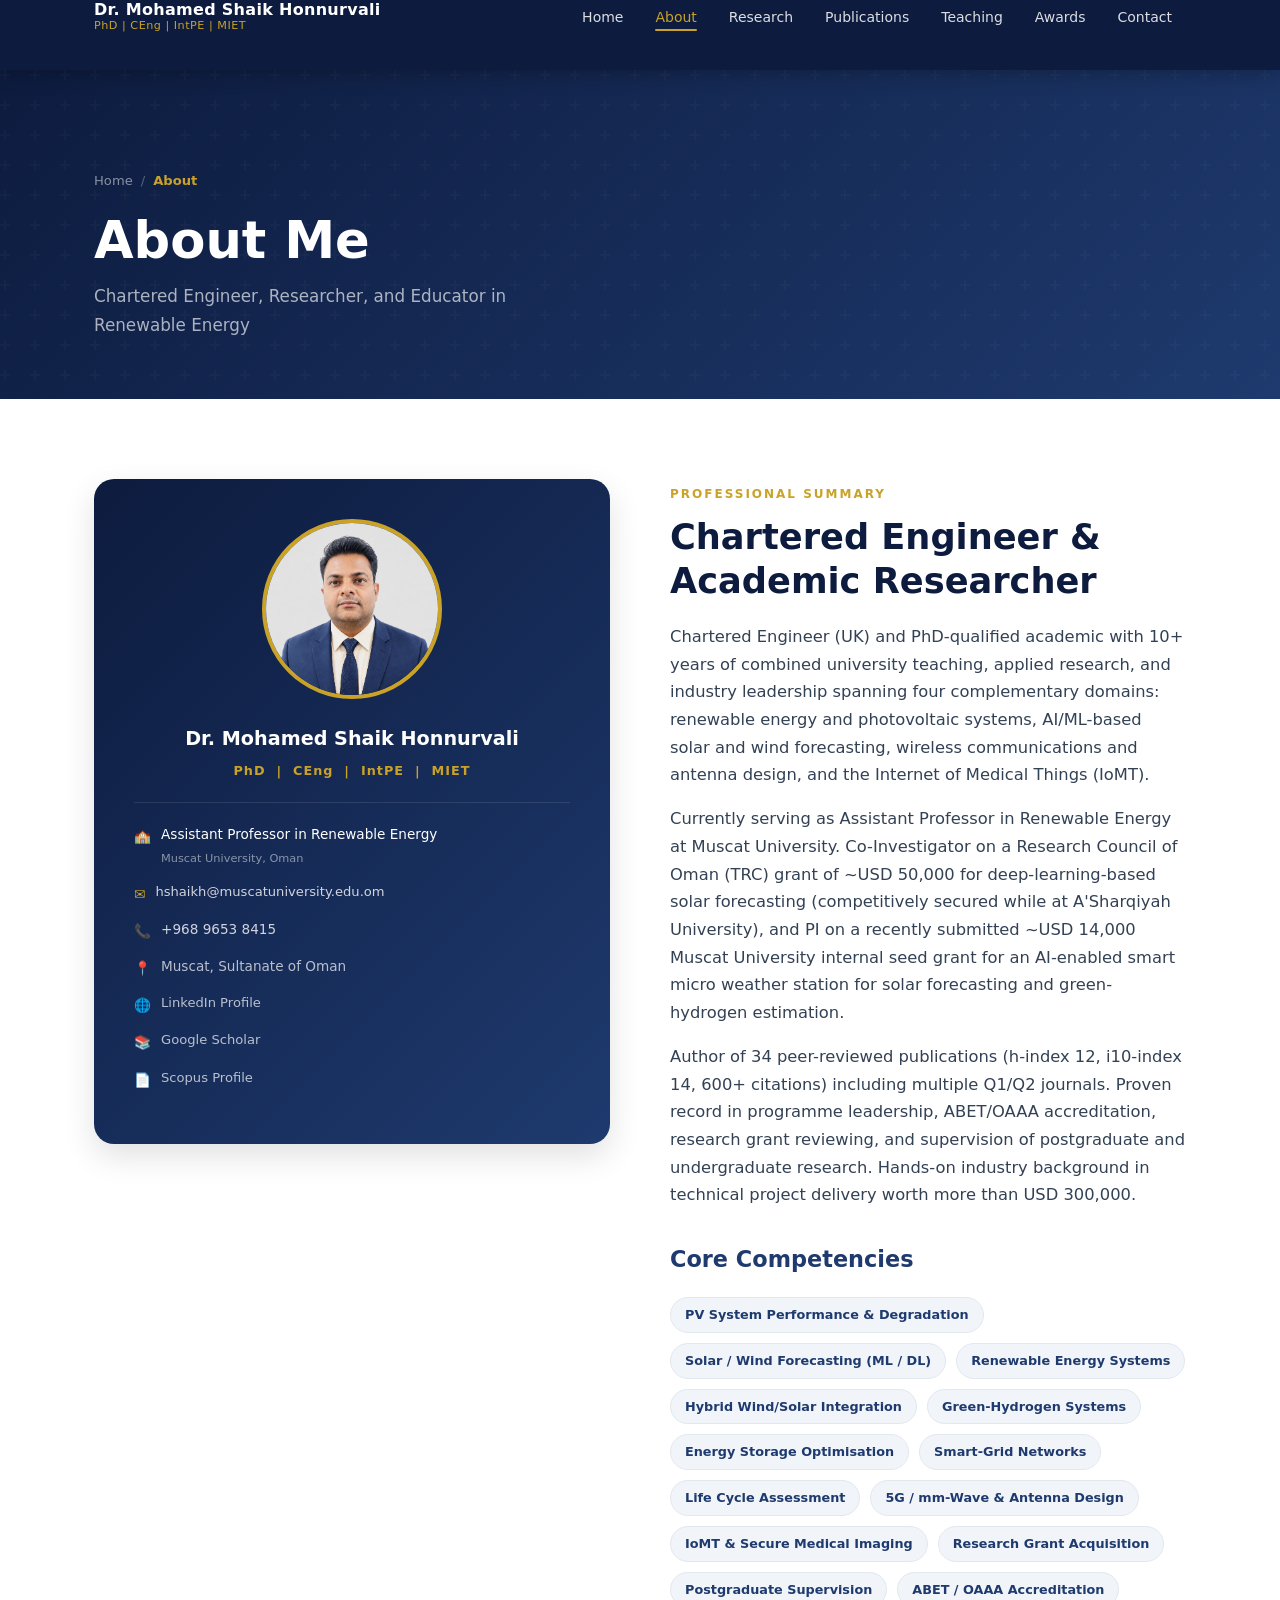
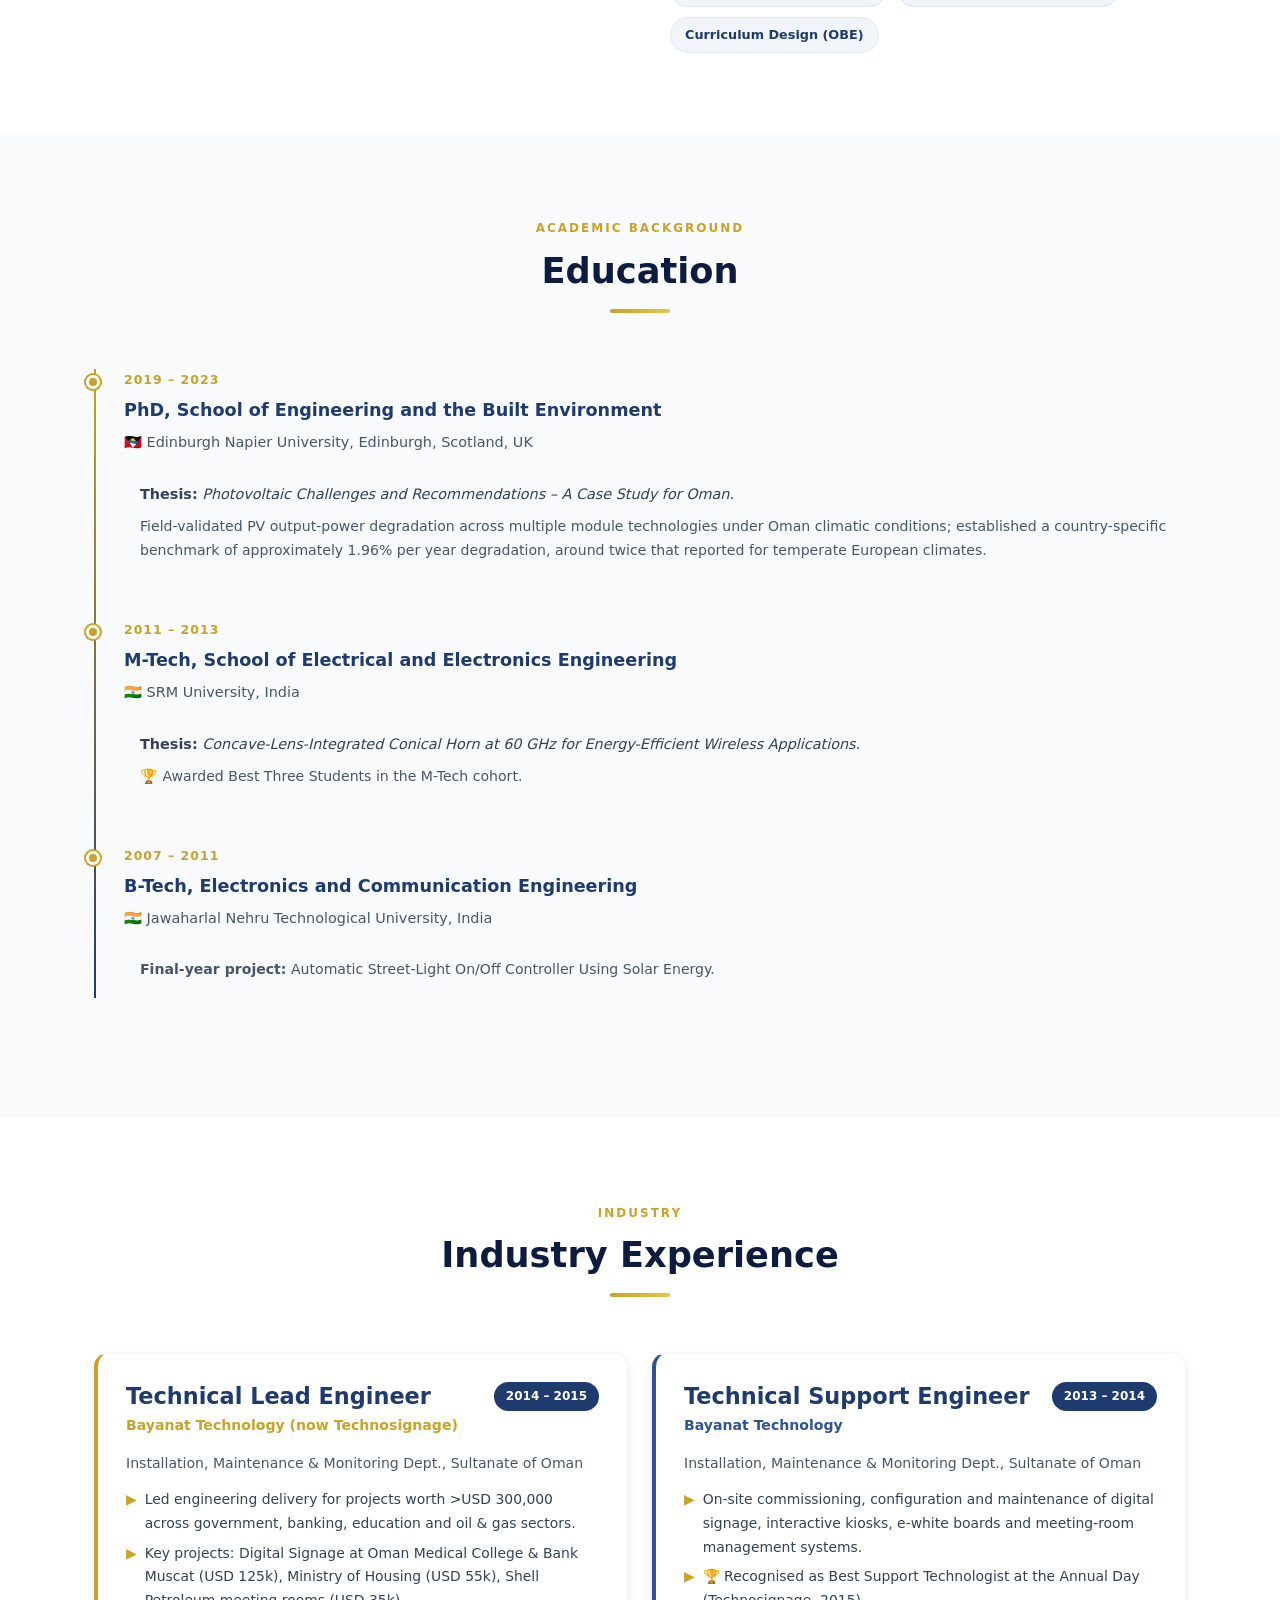
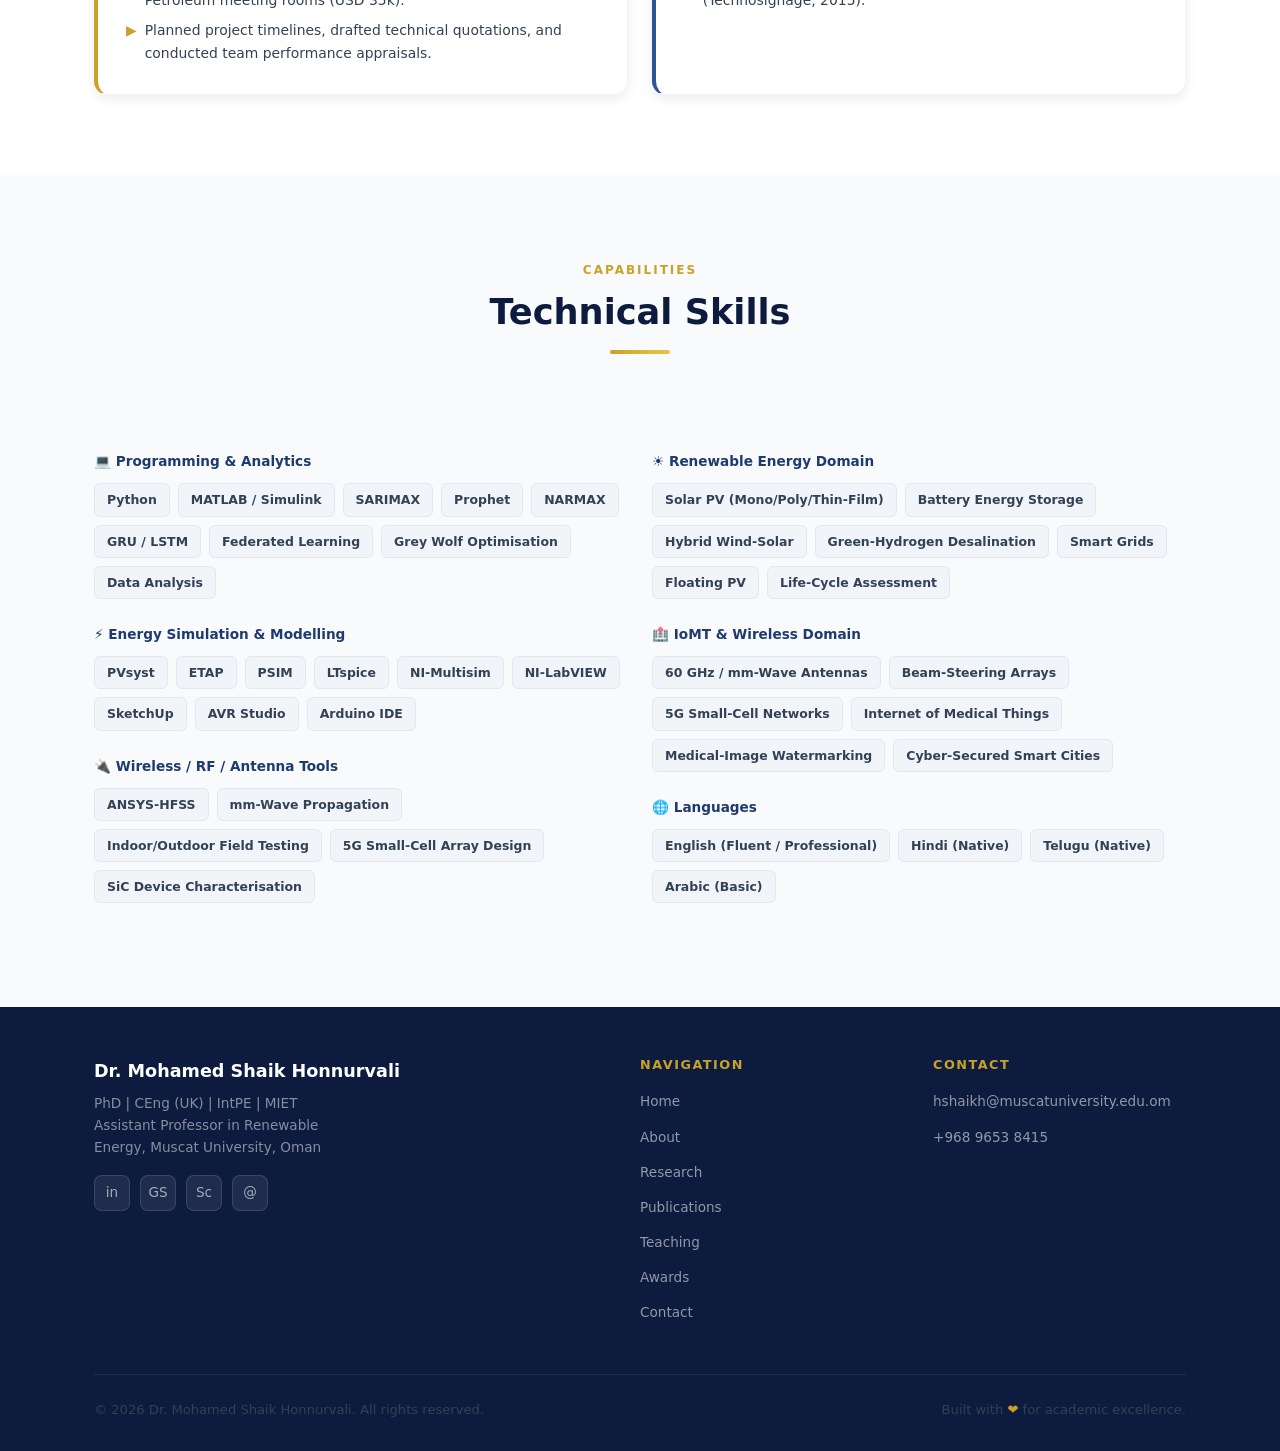
==== commit 6c954f4b: "Update total publications count from 36 to 34 across all pages" ====
--- a/about.html
+++ b/about.html
@@ -100,7 +100,7 @@
         <h2 style="margin-bottom:20px">Chartered Engineer &amp; Academic Researcher</h2>
         <p>Chartered Engineer (UK) and PhD-qualified academic with 10+ years of combined university teaching, applied research, and industry leadership spanning four complementary domains: renewable energy and photovoltaic systems, AI/ML-based solar and wind forecasting, wireless communications and antenna design, and the Internet of Medical Things (IoMT).</p>
         <p>Currently serving as Assistant Professor in Renewable Energy at Muscat University. Co-Investigator on a Research Council of Oman (TRC) grant of ~USD 50,000 for deep-learning-based solar forecasting (competitively secured while at A'Sharqiyah University), and PI on a recently submitted ~USD 14,000 Muscat University internal seed grant for an AI-enabled smart micro weather station for solar forecasting and green-hydrogen estimation.</p>
-        <p>Author of 36 peer-reviewed publications (h-index 12, i10-index 14, 600+ citations) including multiple Q1/Q2 journals. Proven record in programme leadership, ABET/OAAA accreditation, research grant reviewing, and supervision of postgraduate and undergraduate research. Hands-on industry background in technical project delivery worth more than USD 300,000.</p>
+        <p>Author of 34 peer-reviewed publications (h-index 12, i10-index 14, 600+ citations) including multiple Q1/Q2 journals. Proven record in programme leadership, ABET/OAAA accreditation, research grant reviewing, and supervision of postgraduate and undergraduate research. Hands-on industry background in technical project delivery worth more than USD 300,000.</p>
 
         <h3 style="margin-top:36px; margin-bottom:16px; color:var(--navy)">Core Competencies</h3>
         <div class="competencies-grid">
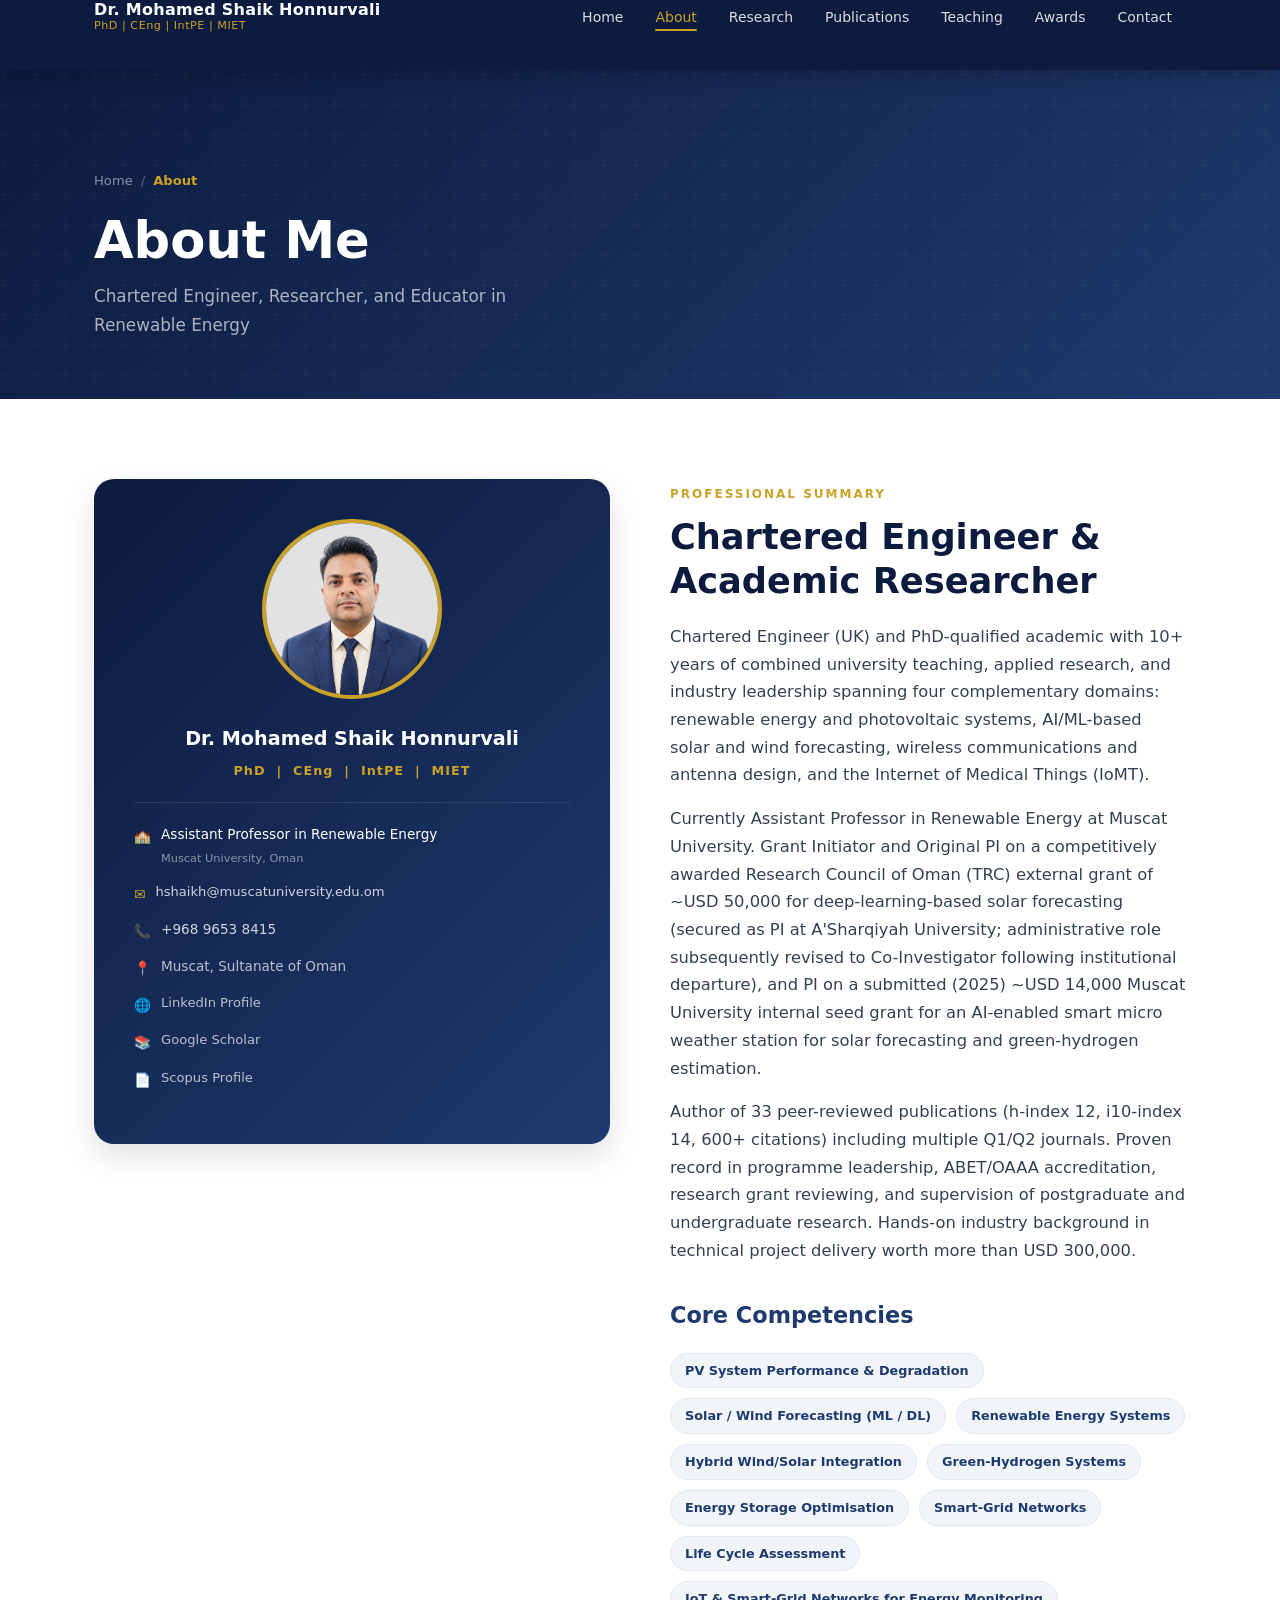
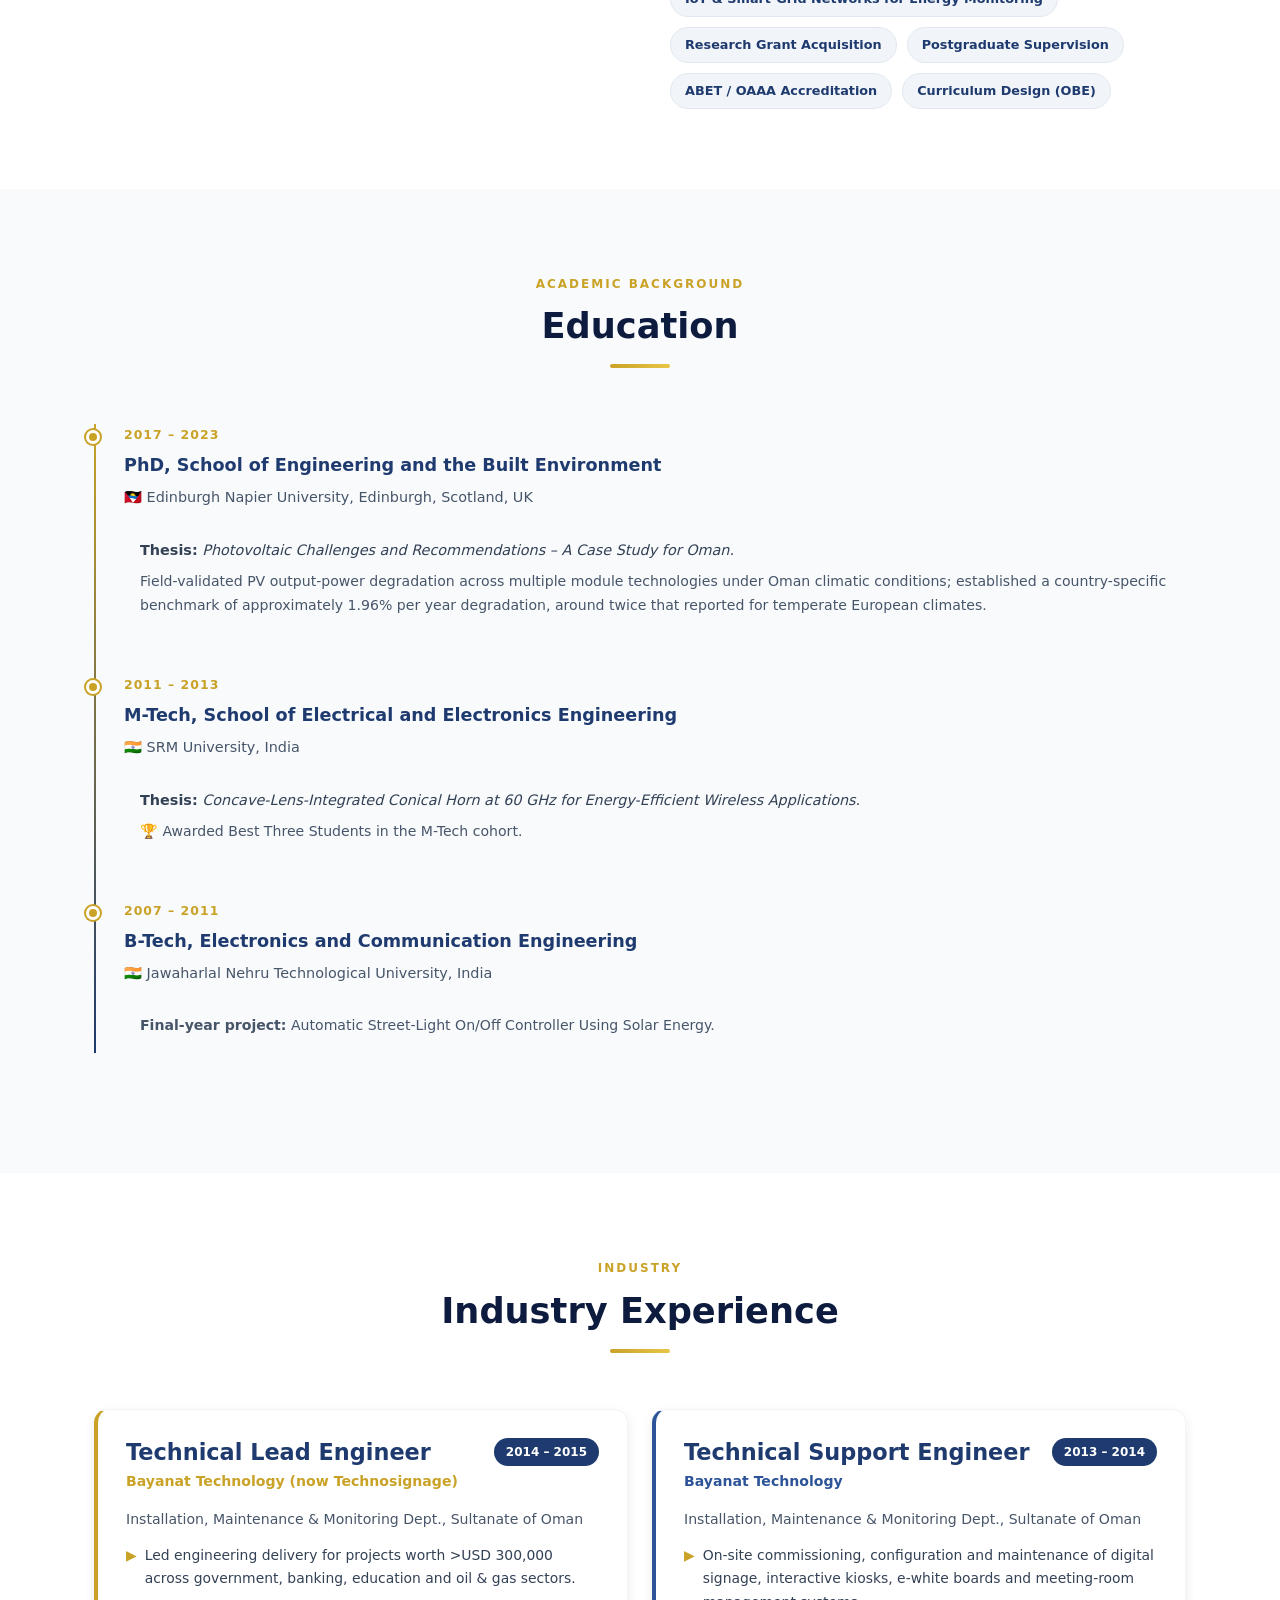
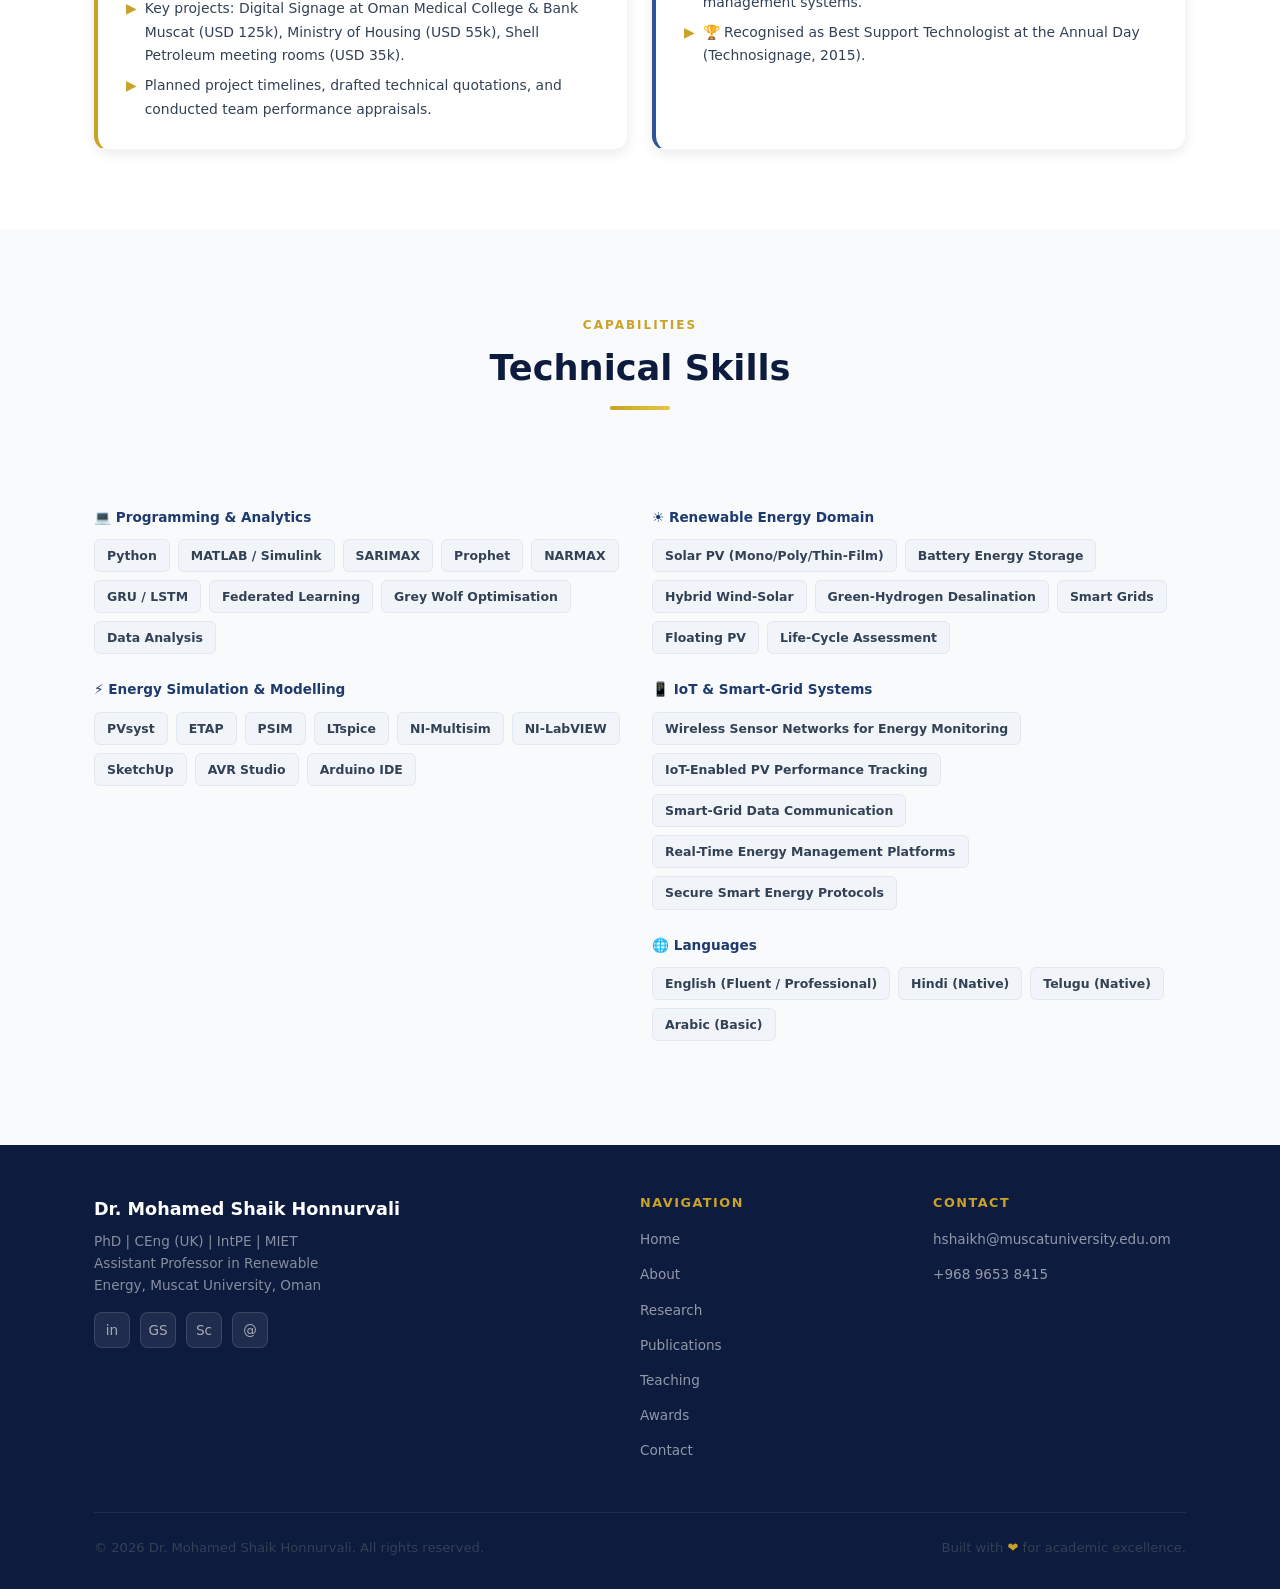
==== commit df223ad7: "Sync website with updated CV - restructure to 3 research domains, update publications to 33, fix PhD" ====
--- a/about.html
+++ b/about.html
@@ -99,8 +99,8 @@
         <span class="section-label">Professional Summary</span>
         <h2 style="margin-bottom:20px">Chartered Engineer &amp; Academic Researcher</h2>
         <p>Chartered Engineer (UK) and PhD-qualified academic with 10+ years of combined university teaching, applied research, and industry leadership spanning four complementary domains: renewable energy and photovoltaic systems, AI/ML-based solar and wind forecasting, wireless communications and antenna design, and the Internet of Medical Things (IoMT).</p>
-        <p>Currently serving as Assistant Professor in Renewable Energy at Muscat University. Co-Investigator on a Research Council of Oman (TRC) grant of ~USD 50,000 for deep-learning-based solar forecasting (competitively secured while at A'Sharqiyah University), and PI on a recently submitted ~USD 14,000 Muscat University internal seed grant for an AI-enabled smart micro weather station for solar forecasting and green-hydrogen estimation.</p>
-        <p>Author of 34 peer-reviewed publications (h-index 12, i10-index 14, 600+ citations) including multiple Q1/Q2 journals. Proven record in programme leadership, ABET/OAAA accreditation, research grant reviewing, and supervision of postgraduate and undergraduate research. Hands-on industry background in technical project delivery worth more than USD 300,000.</p>
+        <p>Currently Assistant Professor in Renewable Energy at Muscat University. Grant Initiator and Original PI on a competitively awarded Research Council of Oman (TRC) external grant of ~USD 50,000 for deep-learning-based solar forecasting (secured as PI at A'Sharqiyah University; administrative role subsequently revised to Co-Investigator following institutional departure), and PI on a submitted (2025) ~USD 14,000 Muscat University internal seed grant for an AI-enabled smart micro weather station for solar forecasting and green-hydrogen estimation.</p>
+        <p>Author of 33 peer-reviewed publications (h-index 12, i10-index 14, 600+ citations) including multiple Q1/Q2 journals. Proven record in programme leadership, ABET/OAAA accreditation, research grant reviewing, and supervision of postgraduate and undergraduate research. Hands-on industry background in technical project delivery worth more than USD 300,000.</p>
 
         <h3 style="margin-top:36px; margin-bottom:16px; color:var(--navy)">Core Competencies</h3>
         <div class="competencies-grid">
@@ -112,8 +112,7 @@
           <span class="competency-tag">Energy Storage Optimisation</span>
           <span class="competency-tag">Smart-Grid Networks</span>
           <span class="competency-tag">Life Cycle Assessment</span>
-          <span class="competency-tag">5G / mm-Wave &amp; Antenna Design</span>
-          <span class="competency-tag">IoMT &amp; Secure Medical Imaging</span>
+          <span class="competency-tag">IoT &amp; Smart-Grid Networks for Energy Monitoring</span>
           <span class="competency-tag">Research Grant Acquisition</span>
           <span class="competency-tag">Postgraduate Supervision</span>
           <span class="competency-tag">ABET / OAAA Accreditation</span>
@@ -135,7 +134,7 @@
     <div class="timeline">
 
       <div class="timeline-item">
-        <div class="timeline-period">2019 – 2023</div>
+        <div class="timeline-period">2017 – 2023</div>
         <div class="timeline-role">PhD, School of Engineering and the Built Environment</div>
         <div class="timeline-institution">&#127462;&#127468; Edinburgh Napier University, Edinburgh, Scotland, UK</div>
         <div class="timeline-content">
@@ -247,16 +246,6 @@
             <span class="skill-tag">Arduino IDE</span>
           </div>
         </div>
-        <div class="skill-group">
-          <div class="skill-group-label">&#128268; Wireless / RF / Antenna Tools</div>
-          <div class="skill-tags">
-            <span class="skill-tag">ANSYS-HFSS</span>
-            <span class="skill-tag">mm-Wave Propagation</span>
-            <span class="skill-tag">Indoor/Outdoor Field Testing</span>
-            <span class="skill-tag">5G Small-Cell Array Design</span>
-            <span class="skill-tag">SiC Device Characterisation</span>
-          </div>
-        </div>
       </div>
       <div class="skills-section">
         <div class="skill-group">
@@ -272,14 +261,13 @@
           </div>
         </div>
         <div class="skill-group">
-          <div class="skill-group-label">&#127973;&#65039; IoMT &amp; Wireless Domain</div>
-          <div class="skill-tags">
-            <span class="skill-tag">60 GHz / mm-Wave Antennas</span>
-            <span class="skill-tag">Beam-Steering Arrays</span>
-            <span class="skill-tag">5G Small-Cell Networks</span>
-            <span class="skill-tag">Internet of Medical Things</span>
-            <span class="skill-tag">Medical-Image Watermarking</span>
-            <span class="skill-tag">Cyber-Secured Smart Cities</span>
+          <div class="skill-group-label">&#128241; IoT &amp; Smart-Grid Systems</div>
+          <div class="skill-tags">
+            <span class="skill-tag">Wireless Sensor Networks for Energy Monitoring</span>
+            <span class="skill-tag">IoT-Enabled PV Performance Tracking</span>
+            <span class="skill-tag">Smart-Grid Data Communication</span>
+            <span class="skill-tag">Real-Time Energy Management Platforms</span>
+            <span class="skill-tag">Secure Smart Energy Protocols</span>
           </div>
         </div>
         <div class="skill-group">
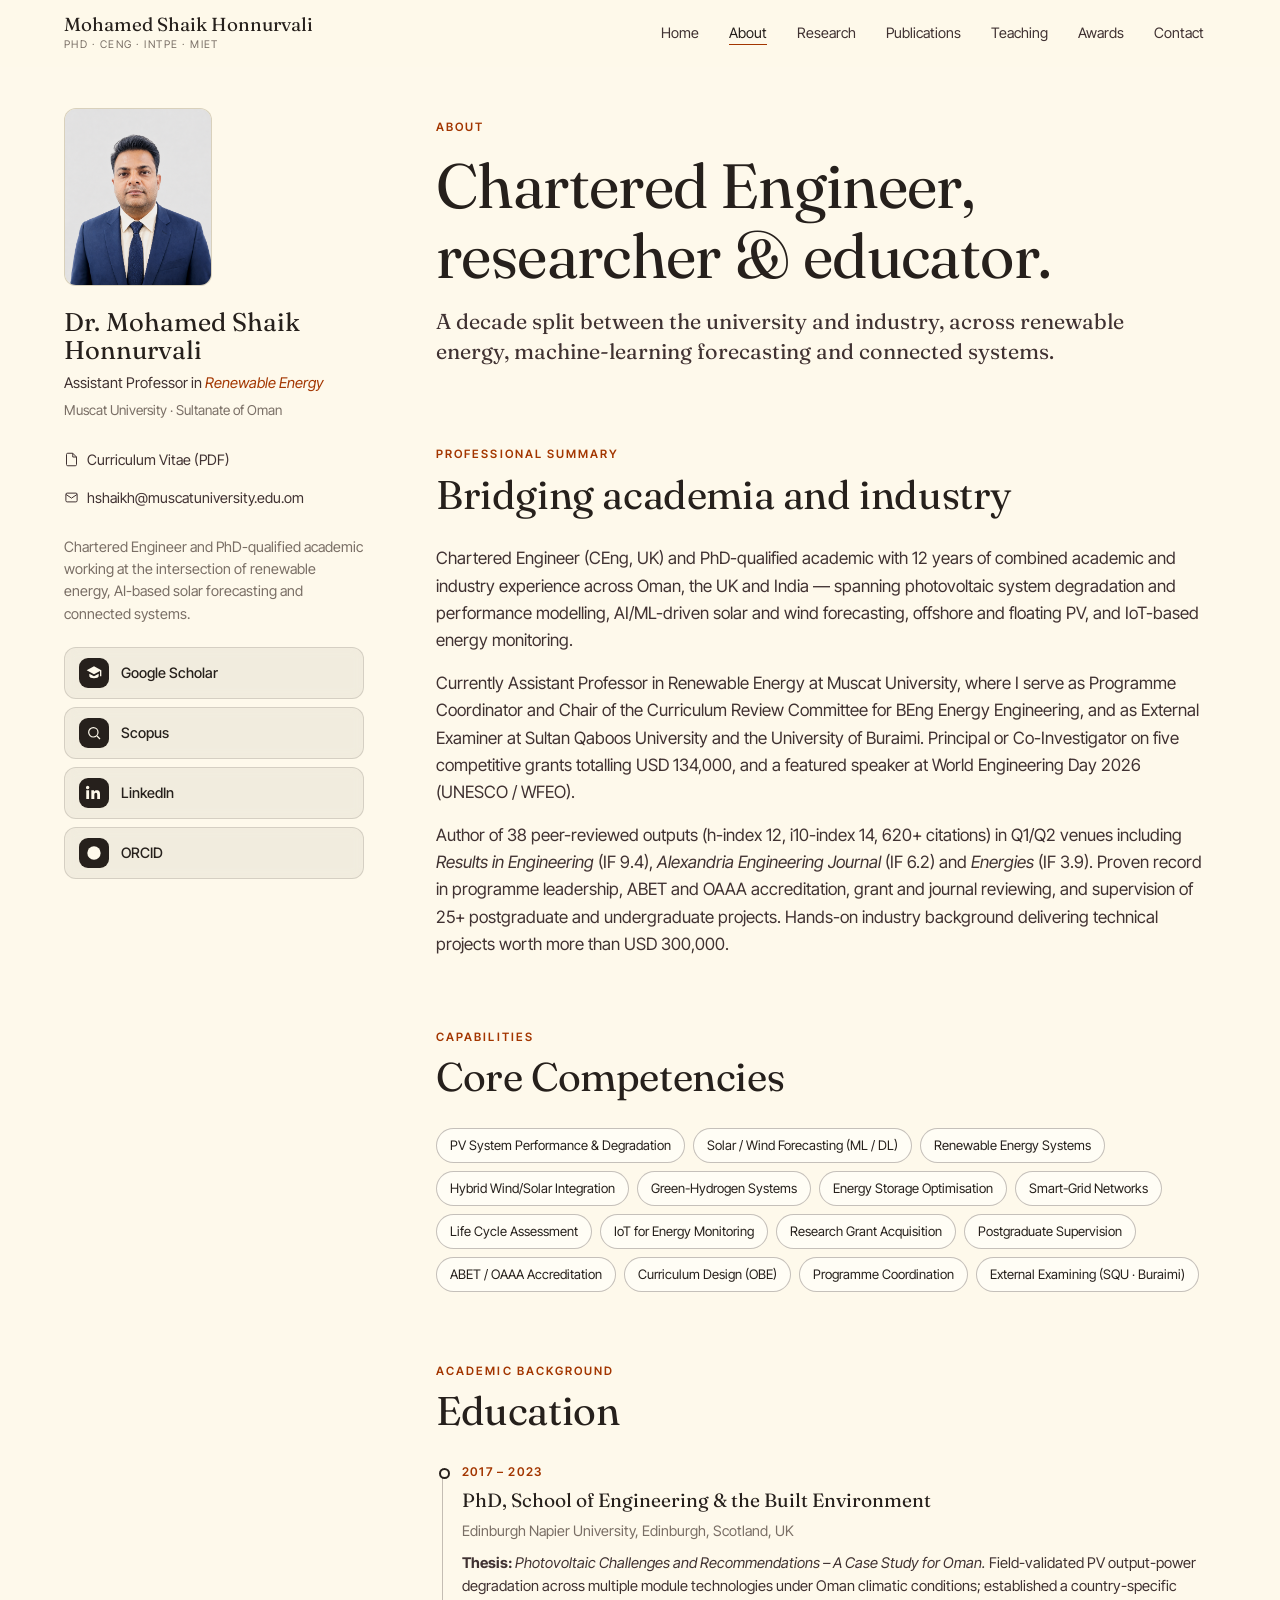
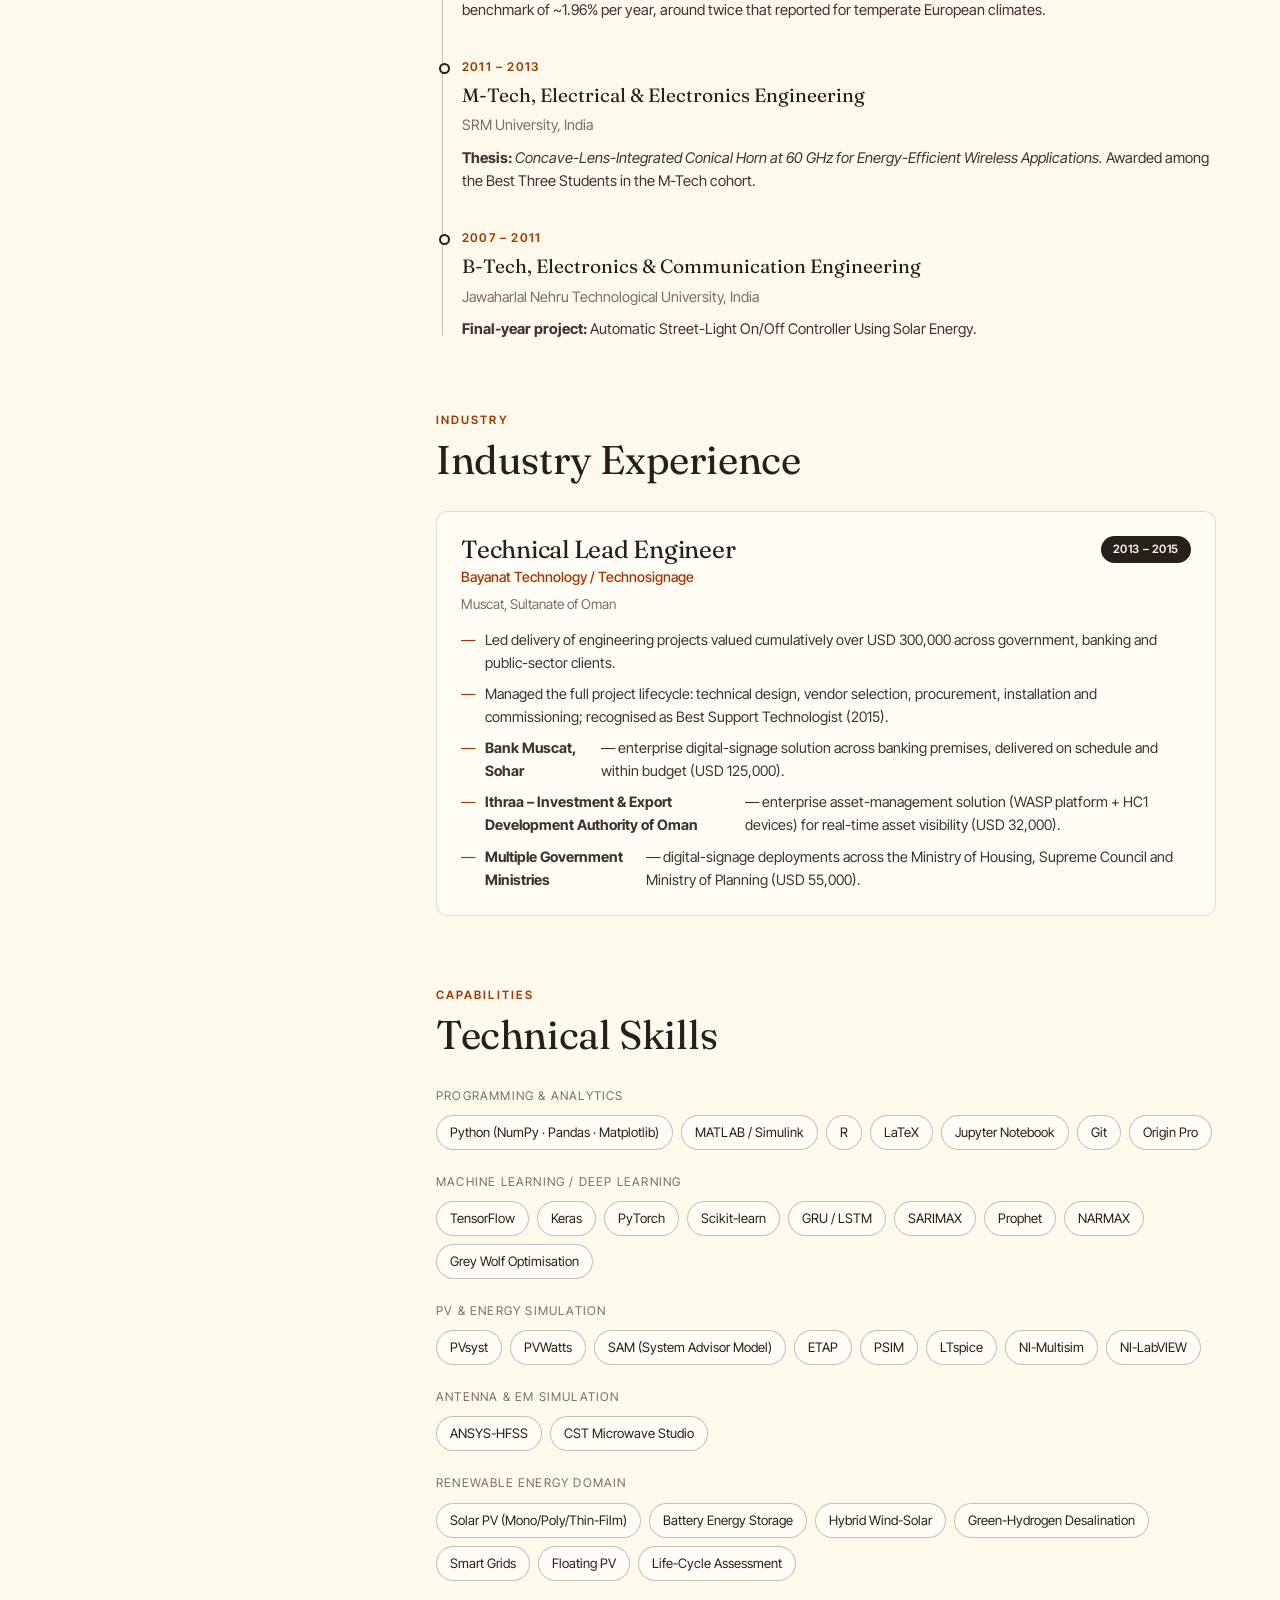
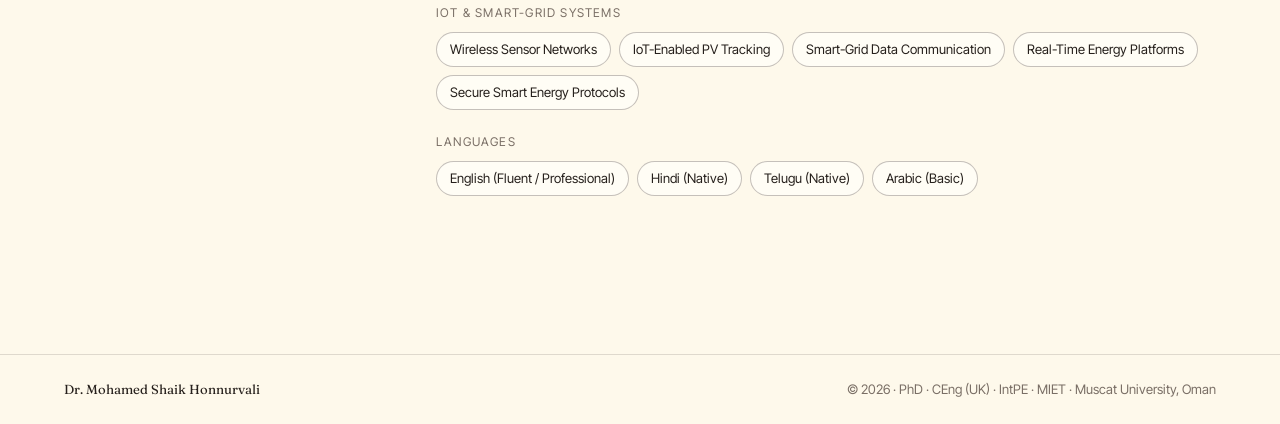
==== commit 38897120: "Redesign site (cream editorial + profile sidebar) and sync with June 2026 CV - New design system: cr" ====
--- a/about.html
+++ b/about.html
@@ -5,322 +5,218 @@
   <meta name="viewport" content="width=device-width, initial-scale=1.0" />
   <title>About | Dr. Mohamed Shaik Honnurvali</title>
   <meta name="description" content="About Dr. Mohamed Shaik Honnurvali – academic background, education, industry experience, and technical skills.">
+  <link rel="preconnect" href="https://fonts.googleapis.com">
+  <link rel="preconnect" href="https://fonts.gstatic.com" crossorigin>
+  <link href="https://fonts.googleapis.com/css2?family=Fraunces:ital,opsz,wght@0,9..144,400;0,9..144,500;1,9..144,400&family=Inter+Tight:ital,wght@0,400;0,500;0,600;1,400&display=swap" rel="stylesheet">
   <link rel="stylesheet" href="css/style.css" />
 </head>
 <body>
 
 <nav class="navbar" id="navbar">
-  <div class="container">
-    <div class="nav-inner">
-      <a href="index.html" class="nav-brand">
-        <span class="name">Dr. Mohamed Shaik Honnurvali</span>
-        <span class="title">PhD | CEng | IntPE | MIET</span>
-      </a>
-      <ul class="nav-links" id="navLinks">
-        <li><a href="index.html">Home</a></li>
-        <li><a href="about.html" class="active">About</a></li>
-        <li><a href="research.html">Research</a></li>
-        <li><a href="publications.html">Publications</a></li>
-        <li><a href="teaching.html">Teaching</a></li>
-        <li><a href="awards.html">Awards</a></li>
-        <li><a href="contact.html">Contact</a></li>
-      </ul>
-      <button class="nav-toggle" id="navToggle" aria-label="Toggle navigation">
-        <span></span><span></span><span></span>
-      </button>
-    </div>
+  <div class="nav-inner">
+    <a href="index.html" class="nav-brand">
+      <span class="name">Mohamed Shaik Honnurvali</span>
+      <span class="title">PhD · CEng · IntPE · MIET</span>
+    </a>
+    <ul class="nav-links" id="navLinks">
+      <li><a href="index.html">Home</a></li>
+      <li><a href="about.html" class="active">About</a></li>
+      <li><a href="research.html">Research</a></li>
+      <li><a href="publications.html">Publications</a></li>
+      <li><a href="teaching.html">Teaching</a></li>
+      <li><a href="awards.html">Awards</a></li>
+      <li><a href="contact.html">Contact</a></li>
+    </ul>
+    <button class="nav-toggle" id="navToggle" aria-label="Toggle navigation">
+      <span></span><span></span><span></span>
+    </button>
   </div>
 </nav>
 
-<div class="page-header">
-  <div class="container">
-    <div class="page-header-content">
-      <div class="breadcrumb">
-        <a href="index.html">Home</a>
-        <span>/</span>
-        <span class="current">About</span>
-      </div>
-      <h1>About Me</h1>
-      <p class="subtitle">Chartered Engineer, Researcher, and Educator in Renewable Energy</p>
+<div class="shell">
+
+  <aside class="profile">
+    <div class="profile-photo">
+      <img src="images/profile.png" alt="Dr. Mohamed Shaik Honnurvali"
+        onerror="this.style.display='none'; this.parentElement.querySelector('.photo-initials').style.display='flex'">
+      <div class="photo-initials" style="display:none">MSH</div>
     </div>
-  </div>
+    <div class="profile-headline">
+      <div class="profile-name">Dr. Mohamed Shaik Honnurvali</div>
+      <div class="profile-role">Assistant Professor in <em>Renewable Energy</em></div>
+      <div class="profile-inst">Muscat University · Sultanate of Oman</div>
+      <div class="profile-quick">
+        <a href="Dr-Mohamed-Shaik-Honnurvali-CV.pdf" target="_blank" rel="noopener">
+          <svg viewBox="0 0 24 24" fill="none" stroke-width="1.6"><path d="M14 2H6a2 2 0 0 0-2 2v16a2 2 0 0 0 2 2h12a2 2 0 0 0 2-2V8z"/><polyline points="14 2 14 8 20 8"/></svg>
+          Curriculum Vitae (PDF)
+        </a>
+        <a href="mailto:hshaikh@muscatuniversity.edu.om">
+          <svg viewBox="0 0 24 24" fill="none" stroke-width="1.6"><rect x="3" y="5" width="18" height="14" rx="2"/><polyline points="3 7 12 13 21 7"/></svg>
+          hshaikh@muscatuniversity.edu.om
+        </a>
+      </div>
+    </div>
+    <p class="profile-bio">
+      Chartered Engineer and PhD-qualified academic working at the intersection of
+      renewable energy, AI-based solar forecasting and connected systems.
+    </p>
+    <div class="profile-links">
+      <a class="glass-link" href="https://scholar.google.com/citations?user=fPKjL7wAAAAJ&hl=en" target="_blank" rel="noopener">
+        <span class="gi"><svg viewBox="0 0 24 24" fill="currentColor"><path d="M12 2 1 8l11 6 9-4.9V17h2V8zM5 13.2V17c0 1.7 3.1 3 7 3s7-1.3 7-3v-3.8l-7 3.8z"/></svg></span>
+        Google Scholar
+      </a>
+      <a class="glass-link" href="https://www.scopus.com/authid/detail.uri?authorId=57219779084" target="_blank" rel="noopener">
+        <span class="gi"><svg viewBox="0 0 24 24" fill="none" stroke="currentColor" stroke-width="1.8"><circle cx="11" cy="11" r="7"/><line x1="21" y1="21" x2="16.5" y2="16.5"/></svg></span>
+        Scopus
+      </a>
+      <a class="glass-link" href="https://www.linkedin.com/in/honnurvali-mohamed-shaik-58bb0a144" target="_blank" rel="noopener">
+        <span class="gi"><svg viewBox="0 0 24 24" fill="currentColor"><path d="M4.98 3.5A2.5 2.5 0 1 1 0 3.5a2.5 2.5 0 0 1 4.98 0zM.4 8h4.2v13H.4zM8 8h4v1.8h.06c.56-1 1.9-2.1 3.94-2.1 4.2 0 5 2.8 5 6.4V21h-4.2v-6c0-1.4 0-3.3-2-3.3s-2.3 1.6-2.3 3.2V21H8z"/></svg></span>
+        LinkedIn
+      </a>
+      <a class="glass-link" href="https://orcid.org/0000-0002-9402-8500" target="_blank" rel="noopener">
+        <span class="gi"><svg viewBox="0 0 24 24" fill="currentColor"><circle cx="12" cy="12" r="10"/><g fill="#fef9eb"><circle cx="8.7" cy="7.4" r="1.1"/><rect x="7.9" y="9.4" width="1.6" height="7.2"/><path d="M11.5 9.4h3.1c2.2 0 3.6 1.6 3.6 3.6 0 2-1.4 3.6-3.6 3.6h-3.1zm1.6 1.5v4.2h1.4c1.4 0 2.1-.9 2.1-2.1s-.7-2.1-2.1-2.1z"/></g></svg></span>
+        ORCID
+      </a>
+    </div>
+  </aside>
+
+  <main class="main">
+
+    <section class="page-intro">
+      <span class="eyebrow">About</span>
+      <h1>Chartered Engineer, researcher &amp; educator.</h1>
+      <p class="sub">A decade split between the university and industry, across renewable energy, machine-learning forecasting and connected systems.</p>
+    </section>
+
+    <section class="section prose" data-reveal>
+      <div class="section-head"><span class="eyebrow">Professional Summary</span><h2>Bridging academia and industry</h2></div>
+      <p>Chartered Engineer (CEng, UK) and PhD-qualified academic with 12 years of combined academic and industry experience across Oman, the UK and India — spanning photovoltaic system degradation and performance modelling, AI/ML-driven solar and wind forecasting, offshore and floating PV, and IoT-based energy monitoring.</p>
+      <p>Currently Assistant Professor in Renewable Energy at Muscat University, where I serve as Programme Coordinator and Chair of the Curriculum Review Committee for BEng Energy Engineering, and as External Examiner at Sultan Qaboos University and the University of Buraimi. Principal or Co-Investigator on five competitive grants totalling USD 134,000, and a featured speaker at World Engineering Day 2026 (UNESCO / WFEO).</p>
+      <p>Author of 38 peer-reviewed outputs (h-index 12, i10-index 14, 620+ citations) in Q1/Q2 venues including <em>Results in Engineering</em> (IF 9.4), <em>Alexandria Engineering Journal</em> (IF 6.2) and <em>Energies</em> (IF 3.9). Proven record in programme leadership, ABET and OAAA accreditation, grant and journal reviewing, and supervision of 25+ postgraduate and undergraduate projects. Hands-on industry background delivering technical projects worth more than USD 300,000.</p>
+    </section>
+
+    <section class="section" data-reveal>
+      <div class="section-head"><span class="eyebrow">Capabilities</span><h2>Core Competencies</h2></div>
+      <div class="chip-row">
+        <span class="chip">PV System Performance &amp; Degradation</span>
+        <span class="chip">Solar / Wind Forecasting (ML / DL)</span>
+        <span class="chip">Renewable Energy Systems</span>
+        <span class="chip">Hybrid Wind/Solar Integration</span>
+        <span class="chip">Green-Hydrogen Systems</span>
+        <span class="chip">Energy Storage Optimisation</span>
+        <span class="chip">Smart-Grid Networks</span>
+        <span class="chip">Life Cycle Assessment</span>
+        <span class="chip">IoT for Energy Monitoring</span>
+        <span class="chip">Research Grant Acquisition</span>
+        <span class="chip">Postgraduate Supervision</span>
+        <span class="chip">ABET / OAAA Accreditation</span>
+        <span class="chip">Curriculum Design (OBE)</span>
+        <span class="chip">Programme Coordination</span>
+        <span class="chip">External Examining (SQU · Buraimi)</span>
+      </div>
+    </section>
+
+    <section class="section" data-reveal>
+      <div class="section-head"><span class="eyebrow">Academic Background</span><h2>Education</h2></div>
+      <div class="timeline">
+        <div class="timeline-item">
+          <div class="timeline-period">2017 – 2023</div>
+          <div class="timeline-role">PhD, School of Engineering &amp; the Built Environment</div>
+          <div class="timeline-institution">Edinburgh Napier University, Edinburgh, Scotland, UK</div>
+          <div class="timeline-content">
+            <p><strong>Thesis:</strong> <em>Photovoltaic Challenges and Recommendations – A Case Study for Oman.</em> Field-validated PV output-power degradation across multiple module technologies under Oman climatic conditions; established a country-specific benchmark of ~1.96% per year, around twice that reported for temperate European climates.</p>
+          </div>
+        </div>
+        <div class="timeline-item">
+          <div class="timeline-period">2011 – 2013</div>
+          <div class="timeline-role">M-Tech, Electrical &amp; Electronics Engineering</div>
+          <div class="timeline-institution">SRM University, India</div>
+          <div class="timeline-content">
+            <p><strong>Thesis:</strong> <em>Concave-Lens-Integrated Conical Horn at 60 GHz for Energy-Efficient Wireless Applications.</em> Awarded among the Best Three Students in the M-Tech cohort.</p>
+          </div>
+        </div>
+        <div class="timeline-item">
+          <div class="timeline-period">2007 – 2011</div>
+          <div class="timeline-role">B-Tech, Electronics &amp; Communication Engineering</div>
+          <div class="timeline-institution">Jawaharlal Nehru Technological University, India</div>
+          <div class="timeline-content">
+            <p><strong>Final-year project:</strong> Automatic Street-Light On/Off Controller Using Solar Energy.</p>
+          </div>
+        </div>
+      </div>
+    </section>
+
+    <section class="section" data-reveal>
+      <div class="section-head"><span class="eyebrow">Industry</span><h2>Industry Experience</h2></div>
+      <div class="card">
+        <div class="card-head">
+          <div><h3>Technical Lead Engineer</h3><div class="card-org">Bayanat Technology / Technosignage</div></div>
+          <span class="pill">2013 – 2015</span>
+        </div>
+        <div class="card-sub">Muscat, Sultanate of Oman</div>
+        <ul class="bullets">
+          <li>Led delivery of engineering projects valued cumulatively over USD 300,000 across government, banking and public-sector clients.</li>
+          <li>Managed the full project lifecycle: technical design, vendor selection, procurement, installation and commissioning; recognised as Best Support Technologist (2015).</li>
+          <li><strong>Bank Muscat, Sohar</strong> — enterprise digital-signage solution across banking premises, delivered on schedule and within budget (USD 125,000).</li>
+          <li><strong>Ithraa – Investment &amp; Export Development Authority of Oman</strong> — enterprise asset-management solution (WASP platform + HC1 devices) for real-time asset visibility (USD 32,000).</li>
+          <li><strong>Multiple Government Ministries</strong> — digital-signage deployments across the Ministry of Housing, Supreme Council and Ministry of Planning (USD 55,000).</li>
+        </ul>
+      </div>
+    </section>
+
+    <section class="section" data-reveal>
+      <div class="section-head"><span class="eyebrow">Capabilities</span><h2>Technical Skills</h2></div>
+      <div class="chip-group">
+        <span class="glabel">Programming &amp; Analytics</span>
+        <div class="chip-row">
+          <span class="chip">Python (NumPy · Pandas · Matplotlib)</span><span class="chip">MATLAB / Simulink</span><span class="chip">R</span><span class="chip">LaTeX</span><span class="chip">Jupyter Notebook</span><span class="chip">Git</span><span class="chip">Origin Pro</span>
+        </div>
+      </div>
+      <div class="chip-group">
+        <span class="glabel">Machine Learning / Deep Learning</span>
+        <div class="chip-row">
+          <span class="chip">TensorFlow</span><span class="chip">Keras</span><span class="chip">PyTorch</span><span class="chip">Scikit-learn</span><span class="chip">GRU / LSTM</span><span class="chip">SARIMAX</span><span class="chip">Prophet</span><span class="chip">NARMAX</span><span class="chip">Grey Wolf Optimisation</span>
+        </div>
+      </div>
+      <div class="chip-group">
+        <span class="glabel">PV &amp; Energy Simulation</span>
+        <div class="chip-row">
+          <span class="chip">PVsyst</span><span class="chip">PVWatts</span><span class="chip">SAM (System Advisor Model)</span><span class="chip">ETAP</span><span class="chip">PSIM</span><span class="chip">LTspice</span><span class="chip">NI-Multisim</span><span class="chip">NI-LabVIEW</span>
+        </div>
+      </div>
+      <div class="chip-group">
+        <span class="glabel">Antenna &amp; EM Simulation</span>
+        <div class="chip-row">
+          <span class="chip">ANSYS-HFSS</span><span class="chip">CST Microwave Studio</span>
+        </div>
+      </div>
+      <div class="chip-group">
+        <span class="glabel">Renewable Energy Domain</span>
+        <div class="chip-row">
+          <span class="chip">Solar PV (Mono/Poly/Thin-Film)</span><span class="chip">Battery Energy Storage</span><span class="chip">Hybrid Wind-Solar</span><span class="chip">Green-Hydrogen Desalination</span><span class="chip">Smart Grids</span><span class="chip">Floating PV</span><span class="chip">Life-Cycle Assessment</span>
+        </div>
+      </div>
+      <div class="chip-group">
+        <span class="glabel">IoT &amp; Smart-Grid Systems</span>
+        <div class="chip-row">
+          <span class="chip">Wireless Sensor Networks</span><span class="chip">IoT-Enabled PV Tracking</span><span class="chip">Smart-Grid Data Communication</span><span class="chip">Real-Time Energy Platforms</span><span class="chip">Secure Smart Energy Protocols</span>
+        </div>
+      </div>
+      <div class="chip-group">
+        <span class="glabel">Languages</span>
+        <div class="chip-row">
+          <span class="chip">English (Fluent / Professional)</span><span class="chip">Hindi (Native)</span><span class="chip">Telugu (Native)</span><span class="chip">Arabic (Basic)</span>
+        </div>
+      </div>
+    </section>
+
+  </main>
 </div>
 
-<!-- ABOUT MAIN -->
-<section class="section">
-  <div class="container">
-    <div class="about-grid">
-
-      <!-- SIDEBAR CARD -->
-      <div class="about-photo-wrap">
-        <div class="about-photo-card">
-          <div class="about-photo-circle">
-            <img src="images/profile.png" alt="Dr. Mohamed Shaik Honnurvali"
-              onerror="this.style.display='none'; this.parentElement.querySelector('.photo-initials').style.display='block'">
-            <div class="photo-initials" style="display:none">MSH</div>
-          </div>
-          <div class="about-card-name">Dr. Mohamed Shaik Honnurvali</div>
-          <div class="about-card-title">PhD &nbsp;|&nbsp; CEng &nbsp;|&nbsp; IntPE &nbsp;|&nbsp; MIET</div>
-          <div class="about-card-info">
-            <div class="info-row">
-              <span class="icon">&#127979;</span>
-              <span>Assistant Professor in Renewable Energy<br><small style="color:rgba(255,255,255,0.5)">Muscat University, Oman</small></span>
-            </div>
-            <div class="info-row">
-              <span class="icon">&#9993;</span>
-              <a href="mailto:hshaikh@muscatuniversity.edu.om" style="color:rgba(255,255,255,0.8); font-size:0.82rem; word-break:break-all">hshaikh@muscatuniversity.edu.om</a>
-            </div>
-            <div class="info-row">
-              <span class="icon">&#128222;</span>
-              <a href="tel:+96896538415" style="color:rgba(255,255,255,0.8)">+968 9653 8415</a>
-            </div>
-            <div class="info-row">
-              <span class="icon">&#128205;</span>
-              <span style="color:rgba(255,255,255,0.7)">Muscat, Sultanate of Oman</span>
-            </div>
-            <div class="info-row" style="margin-top:8px">
-              <span class="icon">&#127760;</span>
-              <a href="https://www.linkedin.com/in/honnurvali-mohamed-shaik-58bb0a144" target="_blank" style="color:rgba(255,255,255,0.7); font-size:0.82rem">LinkedIn Profile</a>
-            </div>
-            <div class="info-row">
-              <span class="icon">&#128218;</span>
-              <a href="https://scholar.google.com/citations?user=fPKjL7wAAAAJ&hl=en" target="_blank" style="color:rgba(255,255,255,0.7); font-size:0.82rem">Google Scholar</a>
-            </div>
-            <div class="info-row">
-              <span class="icon">&#128196;</span>
-              <a href="https://www.scopus.com/authid/detail.uri?authorId=57219779084" target="_blank" style="color:rgba(255,255,255,0.7); font-size:0.82rem">Scopus Profile</a>
-            </div>
-          </div>
-        </div>
-      </div>
-
-      <!-- MAIN CONTENT -->
-      <div class="about-content">
-        <span class="section-label">Professional Summary</span>
-        <h2 style="margin-bottom:20px">Chartered Engineer &amp; Academic Researcher</h2>
-        <p>Chartered Engineer (UK) and PhD-qualified academic with 10+ years of combined university teaching, applied research, and industry leadership spanning four complementary domains: renewable energy and photovoltaic systems, AI/ML-based solar and wind forecasting, wireless communications and antenna design, and the Internet of Medical Things (IoMT).</p>
-        <p>Currently Assistant Professor in Renewable Energy at Muscat University. Grant Initiator and Original PI on a competitively awarded Research Council of Oman (TRC) external grant of ~USD 50,000 for deep-learning-based solar forecasting (secured as PI at A'Sharqiyah University; administrative role subsequently revised to Co-Investigator following institutional departure), and PI on a submitted (2025) ~USD 14,000 Muscat University internal seed grant for an AI-enabled smart micro weather station for solar forecasting and green-hydrogen estimation.</p>
-        <p>Author of 33 peer-reviewed publications (h-index 12, i10-index 14, 600+ citations) including multiple Q1/Q2 journals. Proven record in programme leadership, ABET/OAAA accreditation, research grant reviewing, and supervision of postgraduate and undergraduate research. Hands-on industry background in technical project delivery worth more than USD 300,000.</p>
-
-        <h3 style="margin-top:36px; margin-bottom:16px; color:var(--navy)">Core Competencies</h3>
-        <div class="competencies-grid">
-          <span class="competency-tag">PV System Performance &amp; Degradation</span>
-          <span class="competency-tag">Solar / Wind Forecasting (ML / DL)</span>
-          <span class="competency-tag">Renewable Energy Systems</span>
-          <span class="competency-tag">Hybrid Wind/Solar Integration</span>
-          <span class="competency-tag">Green-Hydrogen Systems</span>
-          <span class="competency-tag">Energy Storage Optimisation</span>
-          <span class="competency-tag">Smart-Grid Networks</span>
-          <span class="competency-tag">Life Cycle Assessment</span>
-          <span class="competency-tag">IoT &amp; Smart-Grid Networks for Energy Monitoring</span>
-          <span class="competency-tag">Research Grant Acquisition</span>
-          <span class="competency-tag">Postgraduate Supervision</span>
-          <span class="competency-tag">ABET / OAAA Accreditation</span>
-          <span class="competency-tag">Curriculum Design (OBE)</span>
-        </div>
-      </div>
-    </div>
-  </div>
-</section>
-
-<!-- EDUCATION -->
-<section class="section section-alt">
-  <div class="container">
-    <div class="section-header">
-      <span class="section-label">Academic Background</span>
-      <h2>Education</h2>
-      <div class="divider"></div>
-    </div>
-    <div class="timeline">
-
-      <div class="timeline-item">
-        <div class="timeline-period">2017 – 2023</div>
-        <div class="timeline-role">PhD, School of Engineering and the Built Environment</div>
-        <div class="timeline-institution">&#127462;&#127468; Edinburgh Napier University, Edinburgh, Scotland, UK</div>
-        <div class="timeline-content">
-          <p style="font-size:0.9rem; color:var(--gray-700); margin-bottom:8px"><strong>Thesis:</strong> <em>Photovoltaic Challenges and Recommendations – A Case Study for Oman.</em></p>
-          <p style="font-size:0.88rem; color:var(--gray-600)">Field-validated PV output-power degradation across multiple module technologies under Oman climatic conditions; established a country-specific benchmark of approximately 1.96% per year degradation, around twice that reported for temperate European climates.</p>
-        </div>
-      </div>
-
-      <div class="timeline-item">
-        <div class="timeline-period">2011 – 2013</div>
-        <div class="timeline-role">M-Tech, School of Electrical and Electronics Engineering</div>
-        <div class="timeline-institution">&#127470;&#127475; SRM University, India</div>
-        <div class="timeline-content">
-          <p style="font-size:0.9rem; color:var(--gray-700); margin-bottom:8px"><strong>Thesis:</strong> <em>Concave-Lens-Integrated Conical Horn at 60 GHz for Energy-Efficient Wireless Applications.</em></p>
-          <p style="font-size:0.88rem; color:var(--gray-600)">&#127942; Awarded Best Three Students in the M-Tech cohort.</p>
-        </div>
-      </div>
-
-      <div class="timeline-item">
-        <div class="timeline-period">2007 – 2011</div>
-        <div class="timeline-role">B-Tech, Electronics and Communication Engineering</div>
-        <div class="timeline-institution">&#127470;&#127475; Jawaharlal Nehru Technological University, India</div>
-        <div class="timeline-content">
-          <p style="font-size:0.88rem; color:var(--gray-600)"><strong>Final-year project:</strong> Automatic Street-Light On/Off Controller Using Solar Energy.</p>
-        </div>
-      </div>
-
-    </div>
-  </div>
-</section>
-
-<!-- INDUSTRY EXPERIENCE -->
-<section class="section">
-  <div class="container">
-    <div class="section-header">
-      <span class="section-label">Industry</span>
-      <h2>Industry Experience</h2>
-      <div class="divider"></div>
-    </div>
-    <div class="grid-2">
-      <div class="card" style="border-left:4px solid var(--gold)">
-        <div style="display:flex; justify-content:space-between; align-items:flex-start; flex-wrap:wrap; gap:8px; margin-bottom:14px">
-          <div>
-            <h3 style="margin-bottom:4px">Technical Lead Engineer</h3>
-            <p style="color:var(--gold); font-weight:700; font-size:0.88rem">Bayanat Technology (now Technosignage)</p>
-          </div>
-          <span style="background:var(--navy); color:var(--white); font-size:0.75rem; font-weight:700; padding:4px 12px; border-radius:50px; white-space:nowrap">2014 – 2015</span>
-        </div>
-        <p style="font-size:0.88rem; margin-bottom:12px; color:var(--gray-600)">Installation, Maintenance &amp; Monitoring Dept., Sultanate of Oman</p>
-        <ul style="display:flex; flex-direction:column; gap:6px">
-          <li style="display:flex; gap:8px; font-size:0.87rem; color:var(--gray-700)"><span style="color:var(--gold); flex-shrink:0">&#9654;</span>Led engineering delivery for projects worth &gt;USD 300,000 across government, banking, education and oil &amp; gas sectors.</li>
-          <li style="display:flex; gap:8px; font-size:0.87rem; color:var(--gray-700)"><span style="color:var(--gold); flex-shrink:0">&#9654;</span>Key projects: Digital Signage at Oman Medical College &amp; Bank Muscat (USD 125k), Ministry of Housing (USD 55k), Shell Petroleum meeting rooms (USD 35k).</li>
-          <li style="display:flex; gap:8px; font-size:0.87rem; color:var(--gray-700)"><span style="color:var(--gold); flex-shrink:0">&#9654;</span>Planned project timelines, drafted technical quotations, and conducted team performance appraisals.</li>
-        </ul>
-      </div>
-      <div class="card" style="border-left:4px solid var(--navy-light)">
-        <div style="display:flex; justify-content:space-between; align-items:flex-start; flex-wrap:wrap; gap:8px; margin-bottom:14px">
-          <div>
-            <h3 style="margin-bottom:4px">Technical Support Engineer</h3>
-            <p style="color:var(--navy-light); font-weight:700; font-size:0.88rem">Bayanat Technology</p>
-          </div>
-          <span style="background:var(--navy); color:var(--white); font-size:0.75rem; font-weight:700; padding:4px 12px; border-radius:50px; white-space:nowrap">2013 – 2014</span>
-        </div>
-        <p style="font-size:0.88rem; margin-bottom:12px; color:var(--gray-600)">Installation, Maintenance &amp; Monitoring Dept., Sultanate of Oman</p>
-        <ul style="display:flex; flex-direction:column; gap:6px">
-          <li style="display:flex; gap:8px; font-size:0.87rem; color:var(--gray-700)"><span style="color:var(--gold); flex-shrink:0">&#9654;</span>On-site commissioning, configuration and maintenance of digital signage, interactive kiosks, e-white boards and meeting-room management systems.</li>
-          <li style="display:flex; gap:8px; font-size:0.87rem; color:var(--gray-700)"><span style="color:var(--gold); flex-shrink:0">&#9654;</span>&#127942; Recognised as Best Support Technologist at the Annual Day (Technosignage, 2015).</li>
-        </ul>
-      </div>
-    </div>
-  </div>
-</section>
-
-<!-- TECHNICAL SKILLS -->
-<section class="section section-alt">
-  <div class="container">
-    <div class="section-header">
-      <span class="section-label">Capabilities</span>
-      <h2>Technical Skills</h2>
-      <div class="divider"></div>
-    </div>
-    <div class="grid-2">
-      <div class="skills-section">
-        <div class="skill-group">
-          <div class="skill-group-label">&#128187; Programming &amp; Analytics</div>
-          <div class="skill-tags">
-            <span class="skill-tag">Python</span>
-            <span class="skill-tag">MATLAB / Simulink</span>
-            <span class="skill-tag">SARIMAX</span>
-            <span class="skill-tag">Prophet</span>
-            <span class="skill-tag">NARMAX</span>
-            <span class="skill-tag">GRU / LSTM</span>
-            <span class="skill-tag">Federated Learning</span>
-            <span class="skill-tag">Grey Wolf Optimisation</span>
-            <span class="skill-tag">Data Analysis</span>
-          </div>
-        </div>
-        <div class="skill-group">
-          <div class="skill-group-label">&#9889; Energy Simulation &amp; Modelling</div>
-          <div class="skill-tags">
-            <span class="skill-tag">PVsyst</span>
-            <span class="skill-tag">ETAP</span>
-            <span class="skill-tag">PSIM</span>
-            <span class="skill-tag">LTspice</span>
-            <span class="skill-tag">NI-Multisim</span>
-            <span class="skill-tag">NI-LabVIEW</span>
-            <span class="skill-tag">SketchUp</span>
-            <span class="skill-tag">AVR Studio</span>
-            <span class="skill-tag">Arduino IDE</span>
-          </div>
-        </div>
-      </div>
-      <div class="skills-section">
-        <div class="skill-group">
-          <div class="skill-group-label">&#9728;&#65039; Renewable Energy Domain</div>
-          <div class="skill-tags">
-            <span class="skill-tag">Solar PV (Mono/Poly/Thin-Film)</span>
-            <span class="skill-tag">Battery Energy Storage</span>
-            <span class="skill-tag">Hybrid Wind-Solar</span>
-            <span class="skill-tag">Green-Hydrogen Desalination</span>
-            <span class="skill-tag">Smart Grids</span>
-            <span class="skill-tag">Floating PV</span>
-            <span class="skill-tag">Life-Cycle Assessment</span>
-          </div>
-        </div>
-        <div class="skill-group">
-          <div class="skill-group-label">&#128241; IoT &amp; Smart-Grid Systems</div>
-          <div class="skill-tags">
-            <span class="skill-tag">Wireless Sensor Networks for Energy Monitoring</span>
-            <span class="skill-tag">IoT-Enabled PV Performance Tracking</span>
-            <span class="skill-tag">Smart-Grid Data Communication</span>
-            <span class="skill-tag">Real-Time Energy Management Platforms</span>
-            <span class="skill-tag">Secure Smart Energy Protocols</span>
-          </div>
-        </div>
-        <div class="skill-group">
-          <div class="skill-group-label">&#127760; Languages</div>
-          <div class="skill-tags">
-            <span class="skill-tag">English (Fluent / Professional)</span>
-            <span class="skill-tag">Hindi (Native)</span>
-            <span class="skill-tag">Telugu (Native)</span>
-            <span class="skill-tag">Arabic (Basic)</span>
-          </div>
-        </div>
-      </div>
-    </div>
-  </div>
-</section>
-
 <footer class="footer">
-  <div class="container">
-    <div class="footer-grid">
-      <div class="footer-brand">
-        <div class="footer-name">Dr. Mohamed Shaik Honnurvali</div>
-        <div class="footer-tagline">PhD | CEng (UK) | IntPE | MIET<br>Assistant Professor in Renewable Energy, Muscat University, Oman</div>
-        <div class="footer-social">
-          <a href="https://www.linkedin.com/in/honnurvali-mohamed-shaik-58bb0a144" target="_blank">in</a>
-          <a href="https://scholar.google.com/citations?user=fPKjL7wAAAAJ&hl=en" target="_blank">GS</a>
-          <a href="https://www.scopus.com/authid/detail.uri?authorId=57219779084" target="_blank">Sc</a>
-          <a href="mailto:hshaikh@muscatuniversity.edu.om">@</a>
-        </div>
-      </div>
-      <div class="footer-col">
-        <h4>Navigation</h4>
-        <ul>
-          <li><a href="index.html">Home</a></li>
-          <li><a href="about.html">About</a></li>
-          <li><a href="research.html">Research</a></li>
-          <li><a href="publications.html">Publications</a></li>
-          <li><a href="teaching.html">Teaching</a></li>
-          <li><a href="awards.html">Awards</a></li>
-          <li><a href="contact.html">Contact</a></li>
-        </ul>
-      </div>
-      <div class="footer-col">
-        <h4>Contact</h4>
-        <ul>
-          <li><a href="mailto:hshaikh@muscatuniversity.edu.om">hshaikh@muscatuniversity.edu.om</a></li>
-          <li><a href="tel:+96896538415">+968 9653 8415</a></li>
-        </ul>
-      </div>
-    </div>
-    <div class="footer-bottom">
-      <p>&copy; 2026 Dr. Mohamed Shaik Honnurvali. All rights reserved.</p>
-      <p>Built with <span class="gold">&#10084;</span> for academic excellence.</p>
-    </div>
+  <div class="footer-inner">
+    <span class="brand">Dr. Mohamed Shaik Honnurvali</span>
+    <span>© 2026 · PhD · CEng (UK) · IntPE · MIET · Muscat University, Oman</span>
   </div>
 </footer>
 
--- a/css/style.css
+++ b/css/style.css
@@ -1,703 +1,666 @@
-/* ===== CSS VARIABLES ===== */
+/* =====================================================================
+   Dr. Mohamed Shaik Honnurvali — Academic Portfolio
+   Design system: cream editorial canvas (ref: Style 1 / Spots) applied to
+   an academic profile-sidebar arrangement (ref: Style 2 / Manser).
+   Palette: cream + ink/brown, with a restrained terracotta accent.
+   Interactive icons/buttons are black with a Liquid-Glass surface.
+   ===================================================================== */
+
+/* ===== TOKENS ===== */
 :root {
-  --navy: #1e3a6e;
-  --navy-dark: #0d1b3e;
-  --navy-light: #2d5499;
-  --gold: #c9a227;
-  --gold-light: #e8c547;
-  --gold-pale: #fdf6dc;
-  --white: #ffffff;
-  --gray-50: #f8fafc;
-  --gray-100: #f1f5f9;
-  --gray-200: #e2e8f0;
-  --gray-300: #cbd5e1;
-  --gray-400: #94a3b8;
-  --gray-600: #475569;
-  --gray-700: #334155;
-  --gray-800: #1e293b;
-  --text: #1a202c;
-  --shadow-sm: 0 1px 3px rgba(0,0,0,0.08);
-  --shadow-md: 0 4px 12px rgba(0,0,0,0.08);
-  --shadow-lg: 0 12px 32px rgba(0,0,0,0.12);
-  --radius-sm: 8px;
-  --radius: 14px;
-  --radius-lg: 20px;
-  --transition: 0.3s ease;
-  --nav-height: 70px;
-}
-
-/* ===== RESET & BASE ===== */
+  /* surfaces */
+  --cream:       #fef9eb;   /* page canvas */
+  --cream-deep:  #f6efd6;   /* alt band / hover fill */
+  --paper:       #fffdf5;   /* raised cards */
+
+  /* ink */
+  --ink:         #26201c;   /* headings / "black" */
+  --ink-2:       #403232;   /* body brown */
+  --ink-soft:    #7a6f66;   /* muted captions */
+  --ink-faint:   #a89e93;   /* dividers-on-text, placeholders */
+
+  /* accent (used sparingly — eyebrows, emphasis, active) */
+  --rust:        #a33600;
+  --rust-soft:   #c0692f;
+
+  /* hairlines */
+  --line:        rgba(64, 50, 50, 0.16);
+  --line-strong: rgba(64, 50, 50, 0.30);
+
+  /* glass (black liquid-glass on cream) */
+  --glass-fill:  rgba(38, 32, 28, 0.06);
+  --glass-brd:   rgba(38, 32, 28, 0.14);
+  --glass-ink:   #1c1714;
+
+  /* type */
+  --serif: 'Fraunces', 'Times New Roman', Georgia, serif;
+  --sans:  'Inter Tight', 'Helvetica Neue', Helvetica, Arial, sans-serif;
+
+  /* rhythm */
+  --shell:   1240px;
+  --sidebar: 300px;
+  --gap:     72px;
+  --pad:     clamp(20px, 5vw, 44px);
+
+  --r-1: 6px;
+  --r-2: 12px;
+  --r-3: 20px;
+
+  --ease: cubic-bezier(0.65, 0, 0.35, 1);
+  --spring: cubic-bezier(0.34, 1.56, 0.64, 1);
+  --t: 0.3s var(--ease);
+}
+
+/* ===== RESET ===== */
 *, *::before, *::after { box-sizing: border-box; margin: 0; padding: 0; }
 
-html { scroll-behavior: smooth; font-size: 16px; }
+html { scroll-behavior: smooth; -webkit-text-size-adjust: 100%; scroll-padding-top: 84px; }
 
 body {
-  font-family: 'Segoe UI', system-ui, -apple-system, sans-serif;
-  color: var(--text);
-  background: var(--white);
-  line-height: 1.7;
+  font-family: var(--sans);
+  font-size: 17px;
+  line-height: 1.6;
+  color: var(--ink-2);
+  background: var(--cream);
   -webkit-font-smoothing: antialiased;
+  text-rendering: optimizeLegibility;
 }
 
 img { max-width: 100%; display: block; }
 a { color: inherit; text-decoration: none; }
 ul { list-style: none; }
-
-/* ===== TYPOGRAPHY ===== */
-h1, h2, h3, h4, h5 { font-weight: 700; line-height: 1.25; color: var(--navy-dark); }
-h1 { font-size: clamp(2rem, 5vw, 3.2rem); }
-h2 { font-size: clamp(1.5rem, 3vw, 2.2rem); }
-h3 { font-size: clamp(1.1rem, 2vw, 1.4rem); }
-h4 { font-size: 1.05rem; }
-p { color: var(--gray-700); }
-
-/* ===== LAYOUT ===== */
-.container { max-width: 1140px; margin: 0 auto; padding: 0 24px; }
-.section { padding: 80px 0; }
-.section-alt { background: var(--gray-50); }
-
-.section-header { text-align: center; margin-bottom: 56px; }
-.section-header h2 { margin-bottom: 12px; }
-.section-header p { color: var(--gray-600); max-width: 600px; margin: 0 auto; font-size: 1.05rem; }
-.section-label {
+button { font: inherit; color: inherit; cursor: pointer; background: none; border: none; }
+
+::selection { background: var(--ink); color: var(--cream); }
+
+/* ===== TYPE SCALE ===== */
+h1, h2, h3, h4 {
+  font-family: var(--serif);
+  font-weight: 400;
+  color: var(--ink);
+  line-height: 1.12;
+  letter-spacing: -0.01em;
+  font-optical-sizing: auto;
+}
+h1 { font-size: clamp(2.4rem, 5.2vw, 3.9rem); }
+h2 { font-size: clamp(1.7rem, 3.4vw, 2.5rem); }
+h3 { font-size: clamp(1.25rem, 2vw, 1.55rem); }
+h4 { font-size: 1.12rem; font-weight: 500; }
+p  { color: var(--ink-2); }
+
+/* small uppercase eyebrow / label */
+.eyebrow {
   display: inline-block;
-  font-size: 0.75rem;
-  font-weight: 700;
-  letter-spacing: 2px;
+  font-family: var(--sans);
+  font-size: 0.72rem;
+  font-weight: 600;
+  letter-spacing: 0.18em;
   text-transform: uppercase;
-  color: var(--gold);
-  margin-bottom: 10px;
-}
-.divider {
-  width: 60px; height: 4px;
-  background: linear-gradient(90deg, var(--gold), var(--gold-light));
-  border-radius: 2px;
-  margin: 16px auto 0;
-}
-
-/* ===== NAVIGATION ===== */
+  color: var(--rust);
+}
+.muted { color: var(--ink-soft); }
+
+/* ===== TOP NAV ===== */
 .navbar {
-  position: fixed; top: 0; left: 0; right: 0;
-  height: var(--nav-height);
-  background: var(--navy-dark);
-  box-shadow: 0 2px 20px rgba(0,0,0,0.3);
-  z-index: 1000;
-  transition: background var(--transition), box-shadow var(--transition);
-}
-.navbar.scrolled {
-  background: rgba(13, 27, 62, 0.97);
-  backdrop-filter: blur(10px);
-}
+  position: fixed; inset: 0 0 auto 0;
+  z-index: 100;
+  background: color-mix(in srgb, var(--cream) 82%, transparent);
+  backdrop-filter: saturate(1.2) blur(10px);
+  -webkit-backdrop-filter: saturate(1.2) blur(10px);
+  border-bottom: 1px solid transparent;
+  transition: border-color var(--t), background var(--t);
+}
+.navbar.scrolled { border-bottom-color: var(--line); }
 .nav-inner {
+  max-width: var(--shell);
+  margin: 0 auto;
+  padding: 0 var(--pad);
+  height: 66px;
   display: flex; align-items: center; justify-content: space-between;
-  height: 100%;
-}
-.nav-brand {
-  display: flex; flex-direction: column; line-height: 1.2;
-}
-.nav-brand .name {
-  font-size: 1rem; font-weight: 700; color: var(--white); letter-spacing: 0.3px;
-}
-.nav-brand .title {
-  font-size: 0.7rem; color: var(--gold); font-weight: 500; letter-spacing: 0.5px;
-}
-.nav-links { display: flex; align-items: center; gap: 4px; }
+  gap: 24px;
+}
+.nav-brand { display: flex; flex-direction: column; line-height: 1.1; }
+.nav-brand .name { font-family: var(--serif); font-size: 1.18rem; color: var(--ink); }
+.nav-brand .title { font-size: 0.66rem; letter-spacing: 0.14em; text-transform: uppercase; color: var(--ink-soft); margin-top: 3px; }
+
+.nav-links { display: flex; align-items: center; gap: 6px; flex-wrap: wrap; justify-content: flex-end; }
 .nav-links a {
-  color: rgba(255,255,255,0.85);
-  font-size: 0.875rem;
-  font-weight: 500;
-  padding: 6px 14px;
-  border-radius: 6px;
-  transition: all var(--transition);
   position: relative;
-}
-.nav-links a:hover { color: var(--gold); background: rgba(201,162,39,0.1); }
-.nav-links a.active { color: var(--gold); }
-.nav-links a.active::after {
-  content: '';
-  position: absolute; bottom: 0; left: 14px; right: 14px;
-  height: 2px;
-  background: var(--gold);
-  border-radius: 1px;
-}
-.nav-toggle { display: none; flex-direction: column; gap: 5px; cursor: pointer; padding: 4px; }
-.nav-toggle span { width: 24px; height: 2px; background: var(--white); border-radius: 2px; transition: var(--transition); }
-
-/* ===== HERO ===== */
-.hero {
-  min-height: 100vh;
-  background: linear-gradient(135deg, var(--navy-dark) 0%, var(--navy) 50%, #1a4480 100%);
-  display: flex; align-items: center;
+  font-size: 0.9rem;
+  color: var(--ink-2);
+  padding: 7px 12px;
+  border-radius: var(--r-1);
+  transition: color var(--t), background var(--t);
+}
+.nav-links a::after {
+  content: ''; position: absolute; left: 12px; right: 12px; bottom: 3px;
+  height: 1px; background: var(--rust); transform: scaleX(0); transform-origin: left;
+  transition: transform var(--t);
+}
+.nav-links a:hover { color: var(--ink); }
+.nav-links a:hover::after,
+.nav-links a.active::after { transform: scaleX(1); }
+.nav-links a.active { color: var(--ink); }
+
+.nav-toggle { display: none; width: 42px; height: 42px; flex-direction: column; gap: 5px; align-items: center; justify-content: center; }
+.nav-toggle span { display: block; width: 22px; height: 2px; background: var(--ink); transition: transform var(--t), opacity var(--t); }
+
+/* ===== SHELL: sidebar + main ===== */
+.shell {
+  max-width: var(--shell);
+  margin: 0 auto;
+  padding: 108px var(--pad) 0;
+  display: grid;
+  grid-template-columns: var(--sidebar) 1fr;
+  gap: var(--gap);
+  align-items: start;
+}
+
+/* ---- Profile sidebar ---- */
+.profile {
+  position: sticky; top: 100px;
+  display: flex; flex-direction: column;
+  padding-bottom: 40px;
+}
+.profile-photo {
+  width: 148px; height: 178px;
+  border-radius: var(--r-2);
+  overflow: hidden;
+  border: 1px solid var(--line);
+  background: var(--cream-deep);
+  margin-bottom: 22px;
+}
+.profile-photo img { width: 100%; height: 100%; object-fit: cover; }
+.photo-initials {
+  width: 100%; height: 100%;
+  display: flex; align-items: center; justify-content: center;
+  font-family: var(--serif); font-size: 3rem; color: var(--ink-soft);
+}
+.profile-name { font-family: var(--serif); font-size: 1.6rem; color: var(--ink); line-height: 1.1; }
+.profile-role { font-size: 0.92rem; color: var(--ink-2); margin-top: 8px; }
+.profile-role em { color: var(--rust); font-style: italic; }
+.profile-inst { font-size: 0.85rem; color: var(--ink-soft); margin-top: 4px; }
+
+.profile-quick { margin: 20px 0; display: flex; flex-direction: column; gap: 2px; }
+.profile-quick a {
+  display: inline-flex; align-items: center; gap: 8px;
+  font-size: 0.9rem; color: var(--ink-2);
+  padding: 6px 0; width: fit-content;
+  border-bottom: 1px solid transparent;
+  transition: color var(--t), border-color var(--t);
+}
+.profile-quick a:hover { color: var(--ink); border-bottom-color: var(--ink); }
+.profile-quick svg { width: 15px; height: 15px; stroke: currentColor; }
+
+.profile-bio { font-size: 0.9rem; color: var(--ink-soft); line-height: 1.55; margin-bottom: 22px; }
+
+/* academic profile links — black liquid-glass chips */
+.profile-links { display: flex; flex-direction: column; gap: 8px; }
+.glass-link {
+  display: flex; align-items: center; gap: 12px;
+  padding: 10px 14px;
+  border-radius: var(--r-2);
+  font-size: 0.9rem; font-weight: 500; color: var(--ink);
+  border: 1px solid var(--glass-brd);
+  background: var(--glass-fill);
+  backdrop-filter: blur(6px);
+  -webkit-backdrop-filter: blur(6px);
   position: relative; overflow: hidden;
-  padding-top: var(--nav-height);
-}
-.hero::before {
-  content: '';
-  position: absolute; inset: 0;
-  background: url("data:image/svg+xml,%3Csvg width='60' height='60' viewBox='0 0 60 60' xmlns='http://www.w3.org/2000/svg'%3E%3Cg fill='none' fill-rule='evenodd'%3E%3Cg fill='%23ffffff' fill-opacity='0.03'%3E%3Cpath d='M36 34v-4h-2v4h-4v2h4v4h2v-4h4v-2h-4zm0-30V0h-2v4h-4v2h4v4h2V6h4V4h-4zM6 34v-4H4v4H0v2h4v4h2v-4h4v-2H6zM6 4V0H4v4H0v2h4v4h2V6h4V4H6z'/%3E%3C/g%3E%3C/g%3E%3C/svg%3E");
-}
-.hero-content {
-  display: grid;
-  grid-template-columns: 1fr 320px;
-  gap: 60px;
-  align-items: center;
-  position: relative; z-index: 1;
-  padding: 60px 0;
-}
-.hero-text { color: var(--white); }
-.hero-badge {
-  display: inline-flex; align-items: center; gap: 8px;
-  background: rgba(201,162,39,0.15);
-  border: 1px solid rgba(201,162,39,0.4);
-  color: var(--gold-light);
-  font-size: 0.8rem; font-weight: 600; letter-spacing: 1px;
-  padding: 6px 16px; border-radius: 50px;
-  margin-bottom: 20px;
-}
-.hero-name {
-  font-size: clamp(2.2rem, 5vw, 3.5rem);
-  font-weight: 800;
-  color: var(--white);
-  line-height: 1.1;
-  margin-bottom: 10px;
-}
-.hero-credentials {
-  font-size: 1rem;
-  color: var(--gold);
-  font-weight: 600;
-  letter-spacing: 1px;
-  margin-bottom: 16px;
-}
-.hero-role {
-  font-size: 1.1rem;
-  color: rgba(255,255,255,0.8);
-  margin-bottom: 10px;
-}
-.hero-location {
-  font-size: 0.9rem;
-  color: rgba(255,255,255,0.55);
-  display: flex; align-items: center; gap: 6px;
-  margin-bottom: 28px;
-}
-.hero-summary {
-  color: rgba(255,255,255,0.75);
-  font-size: 1rem;
-  max-width: 560px;
-  margin-bottom: 36px;
-  line-height: 1.8;
-}
-.hero-stats {
-  display: flex; gap: 32px; margin-bottom: 36px; flex-wrap: wrap;
-}
-.stat-item { text-align: center; }
-.stat-number {
-  font-size: 2rem; font-weight: 800; color: var(--gold);
-  line-height: 1; display: block;
-}
-.stat-label { font-size: 0.75rem; color: rgba(255,255,255,0.6); margin-top: 4px; }
-.hero-actions { display: flex; gap: 14px; flex-wrap: wrap; }
-
-/* Buttons */
+  transition: transform 0.35s var(--spring), background var(--t), box-shadow var(--t), border-color var(--t);
+}
+.glass-link .gi {
+  width: 30px; height: 30px; flex-shrink: 0;
+  display: grid; place-items: center;
+  border-radius: 9px;
+  background: var(--ink); color: var(--cream);
+}
+.glass-link .gi svg { width: 16px; height: 16px; }
+/* specular sheen for the liquid-glass feel */
+.glass-link::before {
+  content: ''; position: absolute; inset: 0;
+  background: linear-gradient(135deg, rgba(255,255,255,0.55), rgba(255,255,255,0) 42%);
+  opacity: 0; transition: opacity var(--t); pointer-events: none;
+}
+.glass-link:hover {
+  background: rgba(38,32,28,0.10);
+  border-color: var(--glass-ink);
+  box-shadow: 0 8px 22px rgba(38,32,28,0.14), inset 0 1px 0 rgba(255,255,255,0.5);
+  transform: translateY(-2px);
+}
+.glass-link:hover::before { opacity: 1; }
+.glass-link:active { transform: translateY(0) scale(0.98); }
+
+/* ---- Main column ---- */
+.main { min-width: 0; padding-bottom: 40px; }
+
+/* editorial thesis / hero */
+.thesis { padding: 8px 0 8px; }
+.thesis h1 { max-width: 15ch; }
+.thesis .lede {
+  font-family: var(--serif);
+  font-size: clamp(1.15rem, 2vw, 1.5rem);
+  line-height: 1.4; color: var(--ink-2);
+  max-width: 46ch; margin-top: 20px;
+}
+.thesis .lede em { color: var(--rust); font-style: italic; }
+
+/* generic bordered editorial block (ref: Spots) */
+.block {
+  border: 1px solid var(--line);
+  border-radius: var(--r-3);
+  background: var(--paper);
+  margin-top: 44px;
+  overflow: hidden;
+}
+.block-head {
+  padding: 12px var(--pad);
+  border-bottom: 1px solid var(--line);
+  text-align: center;
+}
+.block-body { padding: clamp(28px, 4vw, 52px) var(--pad); }
+.block-title { margin-bottom: 10px; }
+.block-intro { color: var(--ink-soft); max-width: 60ch; }
+
+/* section without a card frame */
+.section { margin-top: 64px; }
+.section-head { margin-bottom: 28px; }
+.section-head h2 { margin-top: 6px; }
+
+/* ===== RESEARCH FOCUS — editorial numbered rows ===== */
+.focus-list { border-top: 1px solid var(--line); }
+.focus-item {
+  display: grid; grid-template-columns: 48px 1fr; gap: 20px;
+  padding: 26px 4px;
+  border-bottom: 1px solid var(--line);
+  transition: background var(--t);
+}
+.focus-item:hover { background: var(--cream-deep); }
+.focus-num { font-family: var(--serif); font-size: 1.05rem; color: var(--rust); padding-top: 4px; }
+.focus-item h3 { margin-bottom: 8px; }
+.focus-item p { font-size: 0.96rem; color: var(--ink-2); }
+.tagline { display: inline-block; margin-top: 10px; font-size: 0.78rem; letter-spacing: 0.06em; color: var(--ink-soft); }
+
+/* ===== CIRCULAR THUMBS (ref: Spots "bespoke journeys") ===== */
+.circle-row {
+  display: grid; grid-template-columns: repeat(4, 1fr);
+  border-top: 1px solid var(--line);
+}
+.circle-item {
+  padding: 30px 16px; text-align: center;
+  border-right: 1px solid var(--line);
+}
+.circle-item:last-child { border-right: none; }
+.circle-thumb {
+  width: 108px; height: 108px; margin: 0 auto 16px;
+  border-radius: 50%; overflow: hidden;
+  border: 1px solid var(--line-strong);
+  background: var(--cream-deep);
+  display: grid; place-items: center;
+}
+.circle-thumb svg { width: 34px; height: 34px; stroke: var(--ink); }
+.circle-item .label { font-family: var(--serif); font-size: 0.98rem; color: var(--ink); }
+
+/* ===== PUBLICATIONS list ===== */
+.pub-list { border-top: 1px solid var(--line); }
+.pub-item {
+  padding: 22px 4px;
+  border-bottom: 1px solid var(--line);
+  display: grid; grid-template-columns: 40px 1fr; gap: 18px;
+}
+.pub-index { font-family: var(--serif); color: var(--ink-soft); padding-top: 2px; }
+.pub-meta { display: flex; align-items: center; gap: 10px; margin-bottom: 6px; }
+.pub-badge {
+  font-size: 0.66rem; font-weight: 600; letter-spacing: 0.08em;
+  padding: 3px 8px; border-radius: 100px;
+  border: 1px solid var(--ink); color: var(--ink);
+}
+.pub-badge.badge-conf { border-color: var(--ink-soft); color: var(--ink-soft); }
+.pub-year { font-size: 0.8rem; color: var(--ink-soft); letter-spacing: 0.04em; }
+.pub-title { font-family: var(--serif); font-size: 1.12rem; color: var(--ink); line-height: 1.3; margin-bottom: 6px; }
+.pub-title a { color: inherit; text-decoration: none; transition: color var(--t); }
+.pub-title a:hover { color: var(--rust); text-decoration: underline; text-underline-offset: 3px; text-decoration-thickness: 1px; }
+.pub-authors { font-size: 0.9rem; color: var(--ink-2); }
+.pub-authors .pub-highlight { color: var(--rust); font-weight: 600; }
+.pub-journal { font-size: 0.86rem; color: var(--ink-soft); font-style: italic; margin-top: 3px; }
+
+/* ===== NUMBERED ACCORDION (ref: Spots FAQ) ===== */
+.accordion { border-top: 1px solid var(--line); }
+.acc-item { border-bottom: 1px solid var(--line); }
+.acc-trigger {
+  width: 100%; text-align: left;
+  display: grid; grid-template-columns: 40px 1fr 32px; align-items: center; gap: 14px;
+  padding: 20px 4px;
+  transition: color var(--t);
+}
+.acc-num { font-size: 0.85rem; color: var(--ink-soft); }
+.acc-label { font-family: var(--serif); font-size: 1.12rem; color: var(--ink); }
+.acc-chev {
+  width: 30px; height: 30px; border-radius: 50%;
+  border: 1px solid var(--glass-brd); background: var(--glass-fill);
+  display: grid; place-items: center; justify-self: end;
+  transition: transform 0.4s var(--spring), background var(--t), border-color var(--t);
+}
+.acc-chev svg { width: 14px; height: 14px; stroke: var(--ink); }
+.acc-trigger:hover .acc-chev { background: var(--ink); border-color: var(--ink); }
+.acc-trigger:hover .acc-chev svg { stroke: var(--cream); }
+.acc-item.open .acc-chev { transform: rotate(180deg); }
+.acc-panel { max-height: 0; overflow: hidden; transition: max-height 0.45s var(--ease); }
+.acc-panel-inner { padding: 0 4px 24px 54px; color: var(--ink-2); font-size: 0.96rem; }
+
+/* ===== ACTIVITY CARDS + CAROUSEL (kept from original, restyled) ===== */
+.activity { margin-top: 34px; }
+.activity:first-of-type { margin-top: 0; }
+.activity-head { display: flex; gap: 14px; align-items: flex-start; margin-bottom: 18px; }
+.activity-icon {
+  width: 44px; height: 44px; flex-shrink: 0;
+  border-radius: var(--r-2); background: var(--ink); color: var(--cream);
+  display: grid; place-items: center;
+}
+.activity-icon svg { width: 22px; height: 22px; }
+.activity-kicker { font-size: 0.72rem; letter-spacing: 0.12em; text-transform: uppercase; color: var(--rust); margin-bottom: 4px; }
+.activity-head h4 { margin-bottom: 6px; }
+.activity-head p { font-size: 0.92rem; color: var(--ink-2); }
+
+.site-carousel { border: 1px solid var(--line); border-radius: var(--r-2); overflow: hidden; background: var(--cream-deep); }
+.carousel-image-area { position: relative; }
+.carousel-track-wrap { overflow: hidden; }
+.carousel-track { display: flex; transition: transform 0.6s var(--ease); }
+.carousel-slide { min-width: 100%; position: relative; }
+.carousel-slide img { width: 100%; aspect-ratio: 16 / 10; object-fit: cover; }
+.carousel-caption {
+  position: absolute; left: 0; right: 0; bottom: 0;
+  padding: 28px 18px 12px; font-size: 0.82rem; color: #fff;
+  background: linear-gradient(to top, rgba(20,16,14,0.78), transparent);
+}
+.carousel-btn {
+  position: absolute; top: 50%; transform: translateY(-50%);
+  width: 40px; height: 40px; border-radius: 50%;
+  background: color-mix(in srgb, var(--cream) 70%, transparent);
+  backdrop-filter: blur(6px);
+  border: 1px solid var(--glass-brd);
+  color: var(--ink); font-size: 1rem;
+  display: grid; place-items: center;
+  transition: background var(--t), transform var(--t);
+}
+.carousel-btn.prev { left: 12px; }
+.carousel-btn.next { right: 12px; }
+.carousel-btn:hover { background: var(--ink); color: var(--cream); }
+.carousel-footer { display: flex; gap: 8px; justify-content: center; padding: 12px; }
+.carousel-dot { width: 7px; height: 7px; border-radius: 50%; background: var(--line-strong); transition: background var(--t), transform var(--t); }
+.carousel-dot.active { background: var(--ink); transform: scale(1.3); }
+
+/* ===== BUTTONS (black liquid-glass) ===== */
 .btn {
-  display: inline-flex; align-items: center; gap: 8px;
-  padding: 13px 28px; border-radius: 8px;
-  font-size: 0.9rem; font-weight: 600;
-  cursor: pointer; border: none;
-  transition: all var(--transition);
-  letter-spacing: 0.3px;
-}
-.btn-primary {
-  background: linear-gradient(135deg, var(--gold), var(--gold-light));
-  color: var(--navy-dark);
-}
-.btn-primary:hover { transform: translateY(-2px); box-shadow: 0 8px 24px rgba(201,162,39,0.35); }
-.btn-outline {
-  background: transparent;
-  border: 2px solid rgba(255,255,255,0.4);
-  color: var(--white);
-}
-.btn-outline:hover { border-color: var(--gold); color: var(--gold); transform: translateY(-2px); }
-.btn-navy {
-  background: var(--navy);
-  color: var(--white);
-}
-.btn-navy:hover { background: var(--navy-light); transform: translateY(-2px); box-shadow: var(--shadow-md); }
-
-/* Hero photo */
-.hero-photo-wrap {
-  display: flex; justify-content: center; align-items: center;
-}
-.hero-photo-ring {
-  width: 280px; height: 280px;
-  border-radius: 50%;
-  padding: 5px;
-  background: linear-gradient(135deg, var(--gold), var(--gold-light), var(--gold));
-  box-shadow: 0 0 60px rgba(201,162,39,0.3);
-  animation: float 4s ease-in-out infinite;
-}
-.hero-photo-inner {
-  width: 100%; height: 100%;
-  border-radius: 50%;
-  overflow: hidden;
-  background: var(--navy);
-  display: flex; align-items: center; justify-content: center;
-  border: 4px solid var(--navy-dark);
-}
-.hero-photo-inner img {
-  width: 100%; height: 100%; object-fit: cover;
-}
-.photo-initials {
-  font-size: 4rem; font-weight: 800;
-  color: var(--gold);
-  letter-spacing: -2px;
-  font-family: 'Segoe UI', sans-serif;
-}
-@keyframes float {
-  0%, 100% { transform: translateY(0); }
-  50% { transform: translateY(-12px); }
-}
-
-/* Social links */
-.social-links { display: flex; gap: 12px; margin-top: 20px; flex-wrap: wrap; }
-.social-link {
-  display: inline-flex; align-items: center; gap: 6px;
-  padding: 8px 14px; border-radius: 6px;
-  font-size: 0.8rem; font-weight: 600;
-  background: rgba(255,255,255,0.08);
-  color: rgba(255,255,255,0.7);
-  border: 1px solid rgba(255,255,255,0.12);
-  transition: all var(--transition);
-}
-.social-link:hover { background: rgba(201,162,39,0.15); color: var(--gold); border-color: rgba(201,162,39,0.4); }
-
-/* ===== CARDS ===== */
+  display: inline-flex; align-items: center; gap: 9px;
+  padding: 12px 22px; border-radius: 100px;
+  font-family: var(--sans); font-size: 0.92rem; font-weight: 500;
+  position: relative; overflow: hidden;
+  transition: transform 0.35s var(--spring), background var(--t), box-shadow var(--t), color var(--t);
+}
+.btn svg { width: 16px; height: 16px; }
+.btn::before {
+  content: ''; position: absolute; inset: 0;
+  background: linear-gradient(135deg, rgba(255,255,255,0.4), rgba(255,255,255,0) 45%);
+  opacity: 0; transition: opacity var(--t); pointer-events: none;
+}
+.btn:hover::before { opacity: 1; }
+.btn:active { transform: scale(0.97); }
+.btn-primary { background: var(--ink); color: var(--cream); }
+.btn-primary:hover { box-shadow: 0 10px 26px rgba(38,32,28,0.28); transform: translateY(-2px); }
+.btn-ghost {
+  background: var(--glass-fill); color: var(--ink);
+  border: 1px solid var(--glass-brd);
+  backdrop-filter: blur(6px);
+}
+.btn-ghost:hover { background: rgba(38,32,28,0.10); border-color: var(--ink); transform: translateY(-2px); }
+.btn-text { color: var(--ink); border-bottom: 1px solid var(--ink); border-radius: 0; padding: 4px 0; }
+.btn-text:hover { color: var(--rust); border-color: var(--rust); }
+
+/* ===== CONTACT card (ref: Spots "Plan Your Trip") ===== */
+.contact-card { text-align: center; }
+.contact-card .block-body { max-width: 560px; margin: 0 auto; }
+.contact-lede { color: var(--ink-2); margin: 12px 0 26px; }
+.contact-lede a { color: var(--rust); border-bottom: 1px solid currentColor; }
+.contact-actions { display: flex; gap: 12px; justify-content: center; flex-wrap: wrap; }
+.contact-note {
+  display: flex; gap: 16px; align-items: center; text-align: left;
+  margin-top: 34px; padding: 18px; border-radius: var(--r-2);
+  background: var(--cream-deep); border: 1px solid var(--line);
+}
+.contact-note .avatar { width: 54px; height: 54px; border-radius: 50%; overflow: hidden; flex-shrink: 0; border: 1px solid var(--line); }
+.contact-note .avatar img { width: 100%; height: 100%; object-fit: cover; }
+.contact-note p { font-size: 0.86rem; color: var(--ink-2); }
+
+/* ===== FOOTER ===== */
+.footer { border-top: 1px solid var(--line); margin-top: 96px; }
+.footer-inner {
+  max-width: var(--shell); margin: 0 auto; padding: 24px var(--pad);
+  display: flex; align-items: center; justify-content: space-between; gap: 16px; flex-wrap: wrap;
+  font-size: 0.82rem; color: var(--ink-soft);
+}
+.footer-inner .brand { font-family: var(--serif); color: var(--ink); }
+
+/* =====================================================================
+   INTERIOR PAGE COMPONENTS
+   ===================================================================== */
+
+/* page intro (main-column heading) */
+.page-intro { padding: 4px 0 8px; }
+.page-intro h1 { margin-top: 12px; max-width: 18ch; }
+.page-intro .sub { font-family: var(--serif); font-size: clamp(1.05rem, 1.8vw, 1.35rem); color: var(--ink-2); max-width: 52ch; margin-top: 16px; line-height: 1.4; }
+
+/* generic prose paragraphs in main */
+.prose p { margin-bottom: 16px; }
+.prose p:last-child { margin-bottom: 0; }
+
+/* chips / tags (black outline on cream) */
+.chip-row { display: flex; flex-wrap: wrap; gap: 8px; }
+.chip {
+  font-size: 0.82rem; color: var(--ink);
+  padding: 6px 13px; border-radius: 100px;
+  border: 1px solid var(--line-strong);
+  background: var(--paper);
+  transition: background var(--t), border-color var(--t), color var(--t);
+}
+.chip:hover { background: var(--ink); color: var(--cream); border-color: var(--ink); }
+.chip-group { margin-bottom: 22px; }
+.chip-group > .glabel {
+  display: block; font-size: 0.75rem; letter-spacing: 0.1em; text-transform: uppercase;
+  color: var(--ink-soft); margin-bottom: 10px;
+}
+
+/* timeline */
+.timeline { position: relative; padding-left: 26px; }
+.timeline::before { content: ''; position: absolute; left: 6px; top: 6px; bottom: 6px; width: 1px; background: var(--line-strong); }
+.timeline-item { position: relative; padding-bottom: 34px; }
+.timeline-item:last-child { padding-bottom: 0; }
+.timeline-item::before {
+  content: ''; position: absolute; left: -23px; top: 6px;
+  width: 11px; height: 11px; border-radius: 50%;
+  background: var(--cream); border: 2px solid var(--ink);
+}
+.timeline-period { font-size: 0.75rem; letter-spacing: 0.1em; text-transform: uppercase; color: var(--rust); font-weight: 600; }
+.timeline-role { font-family: var(--serif); font-size: 1.2rem; color: var(--ink); margin: 4px 0 3px; }
+.timeline-institution { font-size: 0.9rem; color: var(--ink-soft); margin-bottom: 10px; }
+.timeline-content p { font-size: 0.92rem; }
+.timeline-note {
+  margin-top: 14px; padding: 12px 16px; border-radius: var(--r-1);
+  background: var(--cream-deep); border-left: 3px solid var(--ink);
+  font-size: 0.88rem; color: var(--ink-2);
+}
+.timeline-note strong { color: var(--ink); }
+
+/* generic bordered content card */
 .card {
-  background: var(--white);
-  border-radius: var(--radius);
-  padding: 28px;
-  box-shadow: var(--shadow-md);
-  border: 1px solid var(--gray-100);
-  transition: all var(--transition);
-}
-.card:hover { transform: translateY(-4px); box-shadow: var(--shadow-lg); }
-.card-icon {
-  width: 52px; height: 52px;
-  border-radius: 12px;
-  background: linear-gradient(135deg, var(--navy), var(--navy-light));
-  display: flex; align-items: center; justify-content: center;
-  margin-bottom: 18px;
-  font-size: 1.5rem;
-}
-.card h3 { color: var(--navy); margin-bottom: 10px; }
-.card p { font-size: 0.9rem; line-height: 1.7; }
-.card .tag {
-  display: inline-block;
-  background: var(--gold-pale);
-  color: var(--gold);
-  font-size: 0.72rem; font-weight: 700;
-  padding: 3px 10px; border-radius: 50px;
-  margin-top: 14px;
-}
-
-.grid-2 { display: grid; grid-template-columns: repeat(2, 1fr); gap: 24px; }
-.grid-3 { display: grid; grid-template-columns: repeat(3, 1fr); gap: 24px; }
-.grid-4 { display: grid; grid-template-columns: repeat(4, 1fr); gap: 20px; }
-
-/* ===== ABOUT PAGE ===== */
-.about-grid { display: grid; grid-template-columns: 1fr 1fr; gap: 60px; align-items: start; }
-.about-photo-wrap {
-  position: sticky; top: 100px;
-}
-.about-photo-card {
-  background: linear-gradient(135deg, var(--navy-dark), var(--navy));
-  border-radius: var(--radius-lg);
-  padding: 40px;
-  text-align: center;
-  color: var(--white);
-  box-shadow: var(--shadow-lg);
-}
-.about-photo-circle {
-  width: 180px; height: 180px;
-  border-radius: 50%;
-  margin: 0 auto 24px;
-  background: rgba(255,255,255,0.1);
-  border: 4px solid var(--gold);
-  overflow: hidden;
-  display: flex; align-items: center; justify-content: center;
-}
-.about-photo-circle img { width: 100%; height: 100%; object-fit: cover; }
-.about-photo-circle .photo-initials { font-size: 2.5rem; }
-.about-card-name { font-size: 1.2rem; font-weight: 700; color: var(--white); margin-bottom: 4px; }
-.about-card-title { font-size: 0.8rem; color: var(--gold); font-weight: 600; letter-spacing: 1px; margin-bottom: 20px; }
-.about-card-info { text-align: left; border-top: 1px solid rgba(255,255,255,0.1); padding-top: 20px; }
-.info-row { display: flex; gap: 10px; align-items: flex-start; margin-bottom: 12px; font-size: 0.85rem; }
-.info-row .icon { color: var(--gold); flex-shrink: 0; margin-top: 2px; }
-.info-row a:hover { color: var(--gold-light); }
-.about-content h2 { margin-bottom: 20px; }
-.about-content p { margin-bottom: 16px; font-size: 1.02rem; }
-.competencies-grid { display: flex; flex-wrap: wrap; gap: 10px; margin-top: 24px; }
-.competency-tag {
-  background: var(--gray-100);
-  color: var(--navy);
-  font-size: 0.8rem; font-weight: 600;
-  padding: 6px 14px; border-radius: 50px;
-  border: 1px solid var(--gray-200);
-  transition: all var(--transition);
-}
-.competency-tag:hover { background: var(--navy); color: var(--white); }
-
-/* ===== RESEARCH PAGE ===== */
-.research-area-card {
-  background: var(--white);
-  border-radius: var(--radius);
-  padding: 32px;
-  box-shadow: var(--shadow-md);
-  border-left: 5px solid var(--navy);
-  transition: all var(--transition);
-}
-.research-area-card:hover { border-left-color: var(--gold); transform: translateX(4px); }
-.research-area-card h3 { color: var(--navy); margin-bottom: 12px; }
-.research-area-card ul { margin-top: 12px; }
-.research-area-card ul li {
-  padding: 4px 0;
-  color: var(--gray-700);
-  font-size: 0.9rem;
-  display: flex; align-items: flex-start; gap: 8px;
-}
-.research-area-card ul li::before { content: '▸'; color: var(--gold); flex-shrink: 0; margin-top: 2px; }
-
-/* Grant cards */
-.grant-card {
-  background: var(--white);
-  border-radius: var(--radius);
-  padding: 28px;
-  box-shadow: var(--shadow-md);
-  border: 1px solid var(--gray-100);
-  position: relative; overflow: hidden;
-}
-.grant-card::before {
-  content: '';
-  position: absolute; top: 0; left: 0; right: 0;
-  height: 4px;
-  background: linear-gradient(90deg, var(--gold), var(--gold-light));
-}
-.grant-amount {
-  font-size: 1.5rem; font-weight: 800; color: var(--gold);
-  margin-bottom: 8px;
-}
-.grant-title { font-weight: 700; color: var(--navy); margin-bottom: 8px; font-size: 1rem; }
-.grant-org { font-size: 0.85rem; color: var(--gray-600); margin-bottom: 6px; }
-.grant-year {
-  display: inline-block;
-  background: var(--navy);
-  color: var(--white);
-  font-size: 0.75rem; font-weight: 600;
-  padding: 3px 10px; border-radius: 50px;
-}
-.grant-desc { margin-top: 12px; font-size: 0.9rem; color: var(--gray-700); line-height: 1.6; }
-
-/* Metrics bar */
-.metrics-row {
-  display: grid; grid-template-columns: repeat(4, 1fr); gap: 20px;
-  margin: 40px 0;
-}
-.metric-box {
-  background: linear-gradient(135deg, var(--navy-dark), var(--navy));
-  border-radius: var(--radius);
-  padding: 28px;
-  text-align: center;
-  color: var(--white);
-}
-.metric-box .number { font-size: 2.5rem; font-weight: 800; color: var(--gold); display: block; }
-.metric-box .label { font-size: 0.8rem; color: rgba(255,255,255,0.7); margin-top: 4px; }
-
-/* ===== PUBLICATIONS PAGE ===== */
-.pub-filter { display: flex; gap: 10px; flex-wrap: wrap; margin-bottom: 32px; }
+  border: 1px solid var(--line); border-radius: var(--r-2);
+  background: var(--paper); padding: 24px;
+}
+.card + .card { margin-top: 18px; }
+.card-head { display: flex; justify-content: space-between; align-items: flex-start; gap: 12px; flex-wrap: wrap; margin-bottom: 6px; }
+.card-head h3 { margin-bottom: 2px; }
+.card-org { font-size: 0.88rem; color: var(--rust); font-weight: 500; }
+.card-sub { font-size: 0.85rem; color: var(--ink-soft); margin-bottom: 12px; }
+.pill {
+  font-size: 0.72rem; font-weight: 600; letter-spacing: 0.05em;
+  padding: 4px 12px; border-radius: 100px; white-space: nowrap;
+  background: var(--ink); color: var(--cream);
+}
+.bullets { display: flex; flex-direction: column; gap: 8px; margin-top: 8px; }
+.bullets li { display: flex; gap: 10px; font-size: 0.9rem; color: var(--ink-2); }
+.bullets li::before { content: '—'; color: var(--rust); flex-shrink: 0; }
+
+/* metrics row */
+.metrics { display: grid; grid-template-columns: repeat(4, 1fr); border: 1px solid var(--line); border-radius: var(--r-2); overflow: hidden; }
+.metric { padding: 26px 16px; text-align: center; border-right: 1px solid var(--line); background: var(--paper); }
+.metric:last-child { border-right: none; }
+.metric .num { font-family: var(--serif); font-size: 2.2rem; color: var(--ink); line-height: 1; }
+.metric .lbl { font-size: 0.78rem; color: var(--ink-soft); margin-top: 8px; }
+
+/* grant cards */
+.grant { border: 1px solid var(--line); border-radius: var(--r-2); background: var(--paper); padding: 24px; }
+.grant + .grant { margin-top: 16px; }
+.grant-top { display: flex; justify-content: space-between; align-items: flex-start; gap: 12px; flex-wrap: wrap; }
+.grant-amount { font-family: var(--serif); font-size: 1.5rem; color: var(--ink); }
+.grant-amount small { font-size: 0.9rem; color: var(--ink-faint); }
+.grant-title { font-family: var(--serif); font-size: 1.1rem; color: var(--ink); margin: 6px 0; }
+.grant-org { font-size: 0.85rem; color: var(--ink-soft); }
+.grant-year { font-size: 0.75rem; letter-spacing: 0.06em; color: var(--rust); font-weight: 600; white-space: nowrap; padding-top: 4px; }
+.grant-desc { font-size: 0.9rem; color: var(--ink-2); margin-top: 12px; }
+
+/* award rows */
+.award { display: flex; gap: 16px; padding: 18px 4px; border-bottom: 1px solid var(--line); }
+.award:first-child { border-top: 1px solid var(--line); }
+.award-icon { width: 40px; height: 40px; flex-shrink: 0; border-radius: var(--r-1); background: var(--ink); color: var(--cream); display: grid; place-items: center; }
+.award-icon svg { width: 20px; height: 20px; }
+.award-text strong { display: block; font-family: var(--serif); font-weight: 500; font-size: 1.05rem; color: var(--ink); margin-bottom: 3px; }
+.award-text span { font-size: 0.9rem; color: var(--ink-2); }
+
+/* membership rows */
+.membership { display: flex; gap: 16px; align-items: center; padding: 16px; border: 1px solid var(--line); border-radius: var(--r-2); background: var(--paper); }
+.membership + .membership { margin-top: 10px; }
+.membership-badge {
+  width: 62px; height: 62px; flex-shrink: 0; border-radius: var(--r-1);
+  background: var(--ink); color: var(--cream);
+  display: grid; place-items: center; text-align: center;
+  font-family: var(--serif); font-size: 0.9rem; line-height: 1.1;
+}
+.membership-info strong { display: block; font-family: var(--serif); font-weight: 500; font-size: 1.02rem; color: var(--ink); }
+.membership-info span { font-size: 0.85rem; color: var(--ink-soft); }
+
+/* mini bordered fact cards (labs, service, travel grants) */
+.mini-grid { display: grid; grid-template-columns: repeat(3, 1fr); gap: 14px; }
+.mini { border: 1px solid var(--line); border-radius: var(--r-2); background: var(--paper); padding: 16px 18px; }
+.mini .mini-icon { display: grid; place-items: center; width: 34px; height: 34px; border-radius: var(--r-1); background: var(--cream-deep); color: var(--ink); margin-bottom: 10px; }
+.mini .mini-icon svg { width: 18px; height: 18px; }
+.mini strong { display: block; font-size: 0.92rem; color: var(--ink); }
+.mini span { font-size: 0.8rem; color: var(--ink-soft); }
+.mini .big { font-family: var(--serif); font-size: 1.4rem; color: var(--ink); }
+
+/* two-column grid inside main */
+.grid-2 { display: grid; grid-template-columns: 1fr 1fr; gap: 20px; }
+
+/* publication filter */
+.pub-filter { display: flex; flex-wrap: wrap; gap: 10px; margin-bottom: 28px; }
 .filter-btn {
-  padding: 8px 20px; border-radius: 50px;
-  font-size: 0.85rem; font-weight: 600;
-  cursor: pointer; border: 2px solid var(--gray-200);
-  background: var(--white); color: var(--gray-600);
-  transition: all var(--transition);
-}
-.filter-btn:hover, .filter-btn.active {
-  background: var(--navy); color: var(--white); border-color: var(--navy);
-}
-.pub-list { display: flex; flex-direction: column; gap: 16px; }
-.pub-item {
-  background: var(--white);
-  border-radius: var(--radius-sm);
-  padding: 22px 24px;
-  box-shadow: var(--shadow-sm);
-  border: 1px solid var(--gray-100);
-  border-left: 4px solid var(--navy);
-  transition: all var(--transition);
-}
-.pub-item:hover { border-left-color: var(--gold); box-shadow: var(--shadow-md); }
-.pub-item.conference { border-left-color: var(--navy-light); }
-.pub-meta {
-  display: flex; align-items: center; gap: 10px; margin-bottom: 8px; flex-wrap: wrap;
-}
-.pub-number { font-size: 0.8rem; font-weight: 700; color: var(--gray-400); min-width: 28px; }
-.pub-badge {
-  font-size: 0.7rem; font-weight: 700; padding: 2px 10px; border-radius: 50px;
-  letter-spacing: 0.5px;
-}
-.badge-q1 { background: #dcfce7; color: #166534; }
-.badge-q2 { background: #dbeafe; color: #1e40af; }
-.badge-q3 { background: #fef9c3; color: #854d0e; }
-.badge-conf { background: var(--gray-100); color: var(--gray-700); }
-.pub-year { font-size: 0.78rem; color: var(--gray-400); font-weight: 600; }
-.pub-title { font-weight: 700; color: var(--navy-dark); margin-bottom: 6px; font-size: 0.95rem; line-height: 1.4; }
-.pub-authors { font-size: 0.83rem; color: var(--gray-600); margin-bottom: 4px; }
-.pub-journal { font-size: 0.83rem; color: var(--gray-500); font-style: italic; }
-.pub-highlight { color: var(--navy); font-weight: 700; }
-
-/* ===== TEACHING PAGE ===== */
-.timeline { position: relative; padding-left: 30px; }
-.timeline::before {
-  content: '';
-  position: absolute; left: 0; top: 0; bottom: 0;
-  width: 2px; background: linear-gradient(180deg, var(--gold), var(--navy));
-}
-.timeline-item { position: relative; margin-bottom: 40px; }
-.timeline-item::before {
-  content: '';
-  position: absolute; left: -38px; top: 6px;
-  width: 14px; height: 14px;
-  border-radius: 50%; background: var(--gold);
-  border: 3px solid var(--white);
-  box-shadow: 0 0 0 2px var(--gold);
-}
-.timeline-period {
-  font-size: 0.78rem; font-weight: 700; color: var(--gold);
-  letter-spacing: 1px; margin-bottom: 6px;
-}
-.timeline-role { font-size: 1.1rem; font-weight: 700; color: var(--navy); margin-bottom: 4px; }
-.timeline-institution { font-size: 0.9rem; color: var(--gray-600); margin-bottom: 12px; }
-.timeline-content { background: var(--gray-50); border-radius: var(--radius-sm); padding: 16px; }
-.course-list { display: flex; flex-wrap: wrap; gap: 8px; }
-.course-tag {
-  background: var(--white);
-  border: 1px solid var(--gray-200);
-  color: var(--navy);
-  font-size: 0.78rem; font-weight: 600;
-  padding: 4px 12px; border-radius: 6px;
-}
-
-/* MSc supervision */
-.supervision-list { display: flex; flex-direction: column; gap: 12px; }
-.supervision-item {
-  display: flex; gap: 14px; align-items: flex-start;
-  background: var(--white); border-radius: var(--radius-sm);
-  padding: 16px; border: 1px solid var(--gray-100);
-  box-shadow: var(--shadow-sm);
-}
-.supervision-num {
-  width: 28px; height: 28px; border-radius: 50%;
-  background: var(--navy); color: var(--white);
-  font-size: 0.78rem; font-weight: 700;
-  display: flex; align-items: center; justify-content: center;
-  flex-shrink: 0;
-}
-.supervision-title { font-size: 0.92rem; font-weight: 600; color: var(--navy-dark); }
-
-/* ===== AWARDS PAGE ===== */
-.award-item {
-  display: flex; gap: 16px; align-items: flex-start;
-  padding: 18px; background: var(--white);
-  border-radius: var(--radius-sm); border: 1px solid var(--gray-100);
-  box-shadow: var(--shadow-sm); margin-bottom: 12px;
-  transition: all var(--transition);
-}
-.award-item:hover { box-shadow: var(--shadow-md); }
-.award-icon {
-  width: 44px; height: 44px; border-radius: 10px;
-  background: linear-gradient(135deg, var(--gold-pale), #fff8e0);
-  display: flex; align-items: center; justify-content: center;
-  font-size: 1.3rem; flex-shrink: 0;
-}
-.award-text strong { display: block; color: var(--navy); font-size: 0.92rem; margin-bottom: 4px; }
-.award-text span { color: var(--gray-600); font-size: 0.83rem; }
-
-.membership-card {
-  background: var(--white);
-  border-radius: var(--radius);
-  padding: 24px;
-  box-shadow: var(--shadow-md);
-  border: 1px solid var(--gray-100);
-  display: flex; gap: 14px; align-items: flex-start;
-}
-.membership-badge {
-  background: linear-gradient(135deg, var(--navy-dark), var(--navy));
-  color: var(--gold);
-  font-size: 0.7rem; font-weight: 800; letter-spacing: 1px;
-  padding: 8px 10px; border-radius: 8px;
-  text-align: center; min-width: 52px;
-  flex-shrink: 0;
-}
-.membership-info strong { display: block; color: var(--navy); font-size: 0.92rem; margin-bottom: 4px; }
-.membership-info span { color: var(--gray-600); font-size: 0.83rem; }
-
-/* ===== CONTACT PAGE ===== */
-.contact-grid { display: grid; grid-template-columns: 1fr 1fr; gap: 40px; }
-.contact-info-card {
-  background: linear-gradient(135deg, var(--navy-dark), var(--navy));
-  border-radius: var(--radius-lg);
-  padding: 40px;
-  color: var(--white);
-}
-.contact-info-card h3 { color: var(--white); margin-bottom: 28px; }
-.contact-row {
-  display: flex; gap: 14px; align-items: flex-start;
-  margin-bottom: 22px;
-}
-.contact-row-icon {
-  width: 42px; height: 42px; border-radius: 10px;
-  background: rgba(201,162,39,0.15);
-  border: 1px solid rgba(201,162,39,0.3);
-  display: flex; align-items: center; justify-content: center;
-  font-size: 1.1rem; flex-shrink: 0;
-}
-.contact-row-text { font-size: 0.85rem; }
-.contact-row-text .label { color: rgba(255,255,255,0.55); font-size: 0.75rem; font-weight: 600; letter-spacing: 1px; margin-bottom: 3px; }
-.contact-row-text a { color: var(--white); }
-.contact-row-text a:hover { color: var(--gold-light); }
-.contact-profiles { display: flex; flex-direction: column; gap: 12px; margin-top: 28px; }
-.profile-link {
-  display: flex; align-items: center; gap: 12px;
-  background: rgba(255,255,255,0.06);
-  border: 1px solid rgba(255,255,255,0.1);
-  border-radius: 8px; padding: 12px 16px;
-  color: var(--white); font-size: 0.85rem; font-weight: 600;
-  transition: all var(--transition);
-}
-.profile-link:hover { background: rgba(201,162,39,0.15); border-color: rgba(201,162,39,0.4); color: var(--gold-light); }
-.profile-link .icon { font-size: 1rem; }
-
-/* Skills panel */
-.skills-section { margin-top: 40px; }
-.skill-group { margin-bottom: 24px; }
-.skill-group-label { font-weight: 700; color: var(--navy); font-size: 0.85rem; margin-bottom: 10px; }
-.skill-tags { display: flex; flex-wrap: wrap; gap: 8px; }
-.skill-tag {
-  background: var(--gray-100); color: var(--gray-700);
-  font-size: 0.78rem; font-weight: 600;
-  padding: 5px 12px; border-radius: 6px;
-  border: 1px solid var(--gray-200);
-  transition: all var(--transition);
-}
-.skill-tag:hover { background: var(--navy); color: var(--white); border-color: var(--navy); }
-
-/* ===== FOOTER ===== */
-.footer {
-  background: var(--navy-dark);
-  color: rgba(255,255,255,0.6);
-  padding: 50px 0 30px;
-}
-.footer-grid { display: grid; grid-template-columns: 2fr 1fr 1fr; gap: 40px; margin-bottom: 40px; }
-.footer-brand { }
-.footer-name { font-size: 1.1rem; font-weight: 700; color: var(--white); margin-bottom: 6px; }
-.footer-tagline { font-size: 0.85rem; color: rgba(255,255,255,0.5); margin-bottom: 16px; max-width: 280px; line-height: 1.6; }
-.footer-social { display: flex; gap: 10px; }
-.footer-social a {
-  width: 36px; height: 36px;
-  background: rgba(255,255,255,0.08);
-  border: 1px solid rgba(255,255,255,0.12);
-  border-radius: 8px;
-  display: flex; align-items: center; justify-content: center;
-  color: rgba(255,255,255,0.6);
-  font-size: 0.85rem;
-  transition: all var(--transition);
-}
-.footer-social a:hover { background: rgba(201,162,39,0.2); color: var(--gold); border-color: rgba(201,162,39,0.4); }
-.footer-col h4 { font-size: 0.8rem; font-weight: 700; color: var(--gold); letter-spacing: 1.5px; text-transform: uppercase; margin-bottom: 14px; }
-.footer-col ul li { margin-bottom: 8px; }
-.footer-col ul li a { font-size: 0.85rem; color: rgba(255,255,255,0.55); transition: color var(--transition); }
-.footer-col ul li a:hover { color: var(--white); }
-.footer-bottom {
-  border-top: 1px solid rgba(255,255,255,0.08);
-  padding-top: 24px;
-  display: flex; justify-content: space-between; align-items: center;
-  flex-wrap: wrap; gap: 10px;
-}
-.footer-bottom p { font-size: 0.82rem; }
-.footer-bottom .gold { color: var(--gold); }
-
-/* ===== PAGE HEADER ===== */
-.page-header {
-  background: linear-gradient(135deg, var(--navy-dark) 0%, var(--navy) 100%);
-  padding: 100px 0 60px;
-  margin-top: var(--nav-height);
-  position: relative; overflow: hidden;
-}
-.page-header::before {
-  content: '';
-  position: absolute; inset: 0;
-  background: url("data:image/svg+xml,%3Csvg width='60' height='60' viewBox='0 0 60 60' xmlns='http://www.w3.org/2000/svg'%3E%3Cg fill='none' fill-rule='evenodd'%3E%3Cg fill='%23ffffff' fill-opacity='0.025'%3E%3Cpath d='M36 34v-4h-2v4h-4v2h4v4h2v-4h4v-2h-4zm0-30V0h-2v4h-4v2h4v4h2V6h4V4h-4zM6 34v-4H4v4H0v2h4v4h2v-4h4v-2H6zM6 4V0H4v4H0v2h4v4h2V6h4V4H6z'/%3E%3C/g%3E%3C/g%3E%3C/svg%3E");
-}
-.page-header-content { position: relative; z-index: 1; }
-.page-header h1 { color: var(--white); margin-bottom: 10px; }
-.page-header .subtitle { color: rgba(255,255,255,0.65); font-size: 1.05rem; max-width: 500px; }
-.breadcrumb { display: flex; align-items: center; gap: 8px; margin-bottom: 16px; font-size: 0.82rem; }
-.breadcrumb a { color: rgba(255,255,255,0.5); }
-.breadcrumb a:hover { color: var(--gold); }
-.breadcrumb span { color: rgba(255,255,255,0.3); }
-.breadcrumb .current { color: var(--gold); font-weight: 600; }
-
-/* ===== UTILITIES ===== */
-.text-gold { color: var(--gold); }
-.text-navy { color: var(--navy); }
-.text-center { text-align: center; }
-.mb-8 { margin-bottom: 8px; }
-.mb-16 { margin-bottom: 16px; }
-.mb-24 { margin-bottom: 24px; }
-.mb-32 { margin-bottom: 32px; }
-.mb-48 { margin-bottom: 48px; }
-.mt-32 { margin-top: 32px; }
-.mt-48 { margin-top: 48px; }
-
-/* Animations */
-.fade-in { animation: fadeIn 0.6s ease forwards; }
-.fade-up { animation: fadeUp 0.6s ease forwards; }
-@keyframes fadeIn { from { opacity: 0; } to { opacity: 1; } }
-@keyframes fadeUp { from { opacity: 0; transform: translateY(20px); } to { opacity: 1; transform: translateY(0); } }
+  font-size: 0.85rem; color: var(--ink);
+  padding: 9px 16px; border-radius: 100px;
+  border: 1px solid var(--glass-brd); background: var(--glass-fill);
+  backdrop-filter: blur(6px);
+  transition: background var(--t), color var(--t), border-color var(--t);
+}
+.filter-btn:hover { border-color: var(--ink); }
+.filter-btn.active { background: var(--ink); color: var(--cream); border-color: var(--ink); }
+.pub-group-title { font-family: var(--serif); font-size: 1.4rem; color: var(--ink); margin: 40px 0 4px; padding-bottom: 10px; border-bottom: 1px solid var(--line-strong); }
+
+/* form */
+.form { display: flex; flex-direction: column; gap: 16px; }
+.form-group { display: flex; flex-direction: column; gap: 6px; }
+.form-group label { font-size: 0.82rem; font-weight: 600; color: var(--ink); }
+.form-group input, .form-group textarea, .form-group select {
+  padding: 12px 14px; border: 1px solid var(--line-strong); border-radius: var(--r-1);
+  font: inherit; font-size: 0.9rem; color: var(--ink-2); background: var(--cream);
+  outline: none; transition: border-color var(--t), box-shadow var(--t);
+}
+.form-group input:focus, .form-group textarea:focus, .form-group select:focus {
+  border-color: var(--ink); box-shadow: 0 0 0 3px rgba(38,32,28,0.08);
+}
+.form-group textarea { resize: vertical; min-height: 130px; }
+.form-note { font-size: 0.78rem; color: var(--ink-faint); }
+
+/* key/value id rows */
+.kv { display: flex; justify-content: space-between; align-items: center; gap: 12px; padding: 11px 14px; border: 1px solid var(--line); border-radius: var(--r-1); background: var(--paper); font-size: 0.85rem; }
+.kv + .kv { margin-top: 8px; }
+.kv .k { color: var(--ink-soft); font-weight: 500; }
+.kv .v { color: var(--ink); font-weight: 600; }
+
+/* checklist */
+.checklist { display: flex; flex-direction: column; gap: 10px; }
+.checklist li { display: flex; gap: 10px; font-size: 0.9rem; color: var(--ink-2); }
+.checklist li svg { width: 18px; height: 18px; stroke: var(--ink); flex-shrink: 0; margin-top: 1px; }
+
+/* interior responsive */
+@media (max-width: 1024px) {
+  .metrics { grid-template-columns: repeat(2, 1fr); }
+  .metric:nth-child(2) { border-right: none; }
+  .metric:nth-child(1), .metric:nth-child(2) { border-bottom: 1px solid var(--line); }
+  .mini-grid { grid-template-columns: repeat(2, 1fr); }
+}
+@media (max-width: 620px) {
+  .grid-2 { grid-template-columns: 1fr; }
+  .metrics { grid-template-columns: 1fr 1fr; }
+  .mini-grid { grid-template-columns: 1fr; }
+}
+
+/* ===== SCROLL REVEAL ===== */
+[data-reveal] { opacity: 0; transform: translateY(18px); transition: opacity 0.6s var(--ease), transform 0.6s var(--ease); }
+[data-reveal].in { opacity: 1; transform: none; }
+
+/* ===== FOCUS ===== */
+:focus-visible { outline: 2px solid var(--rust); outline-offset: 3px; border-radius: 4px; }
 
 /* ===== RESPONSIVE ===== */
 @media (max-width: 1024px) {
-  .grid-4 { grid-template-columns: repeat(2, 1fr); }
-  .metrics-row { grid-template-columns: repeat(2, 1fr); }
-  .about-grid { grid-template-columns: 1fr; }
-  .about-photo-wrap { position: static; }
-  .about-photo-card { max-width: 400px; margin: 0 auto; }
-  .footer-grid { grid-template-columns: 1fr 1fr; }
-  .footer-brand { grid-column: 1 / -1; }
-}
-
-@media (max-width: 768px) {
-  :root { --nav-height: 64px; }
-  .section { padding: 60px 0; }
-  .hero-content { grid-template-columns: 1fr; text-align: center; gap: 40px; }
-  .hero-photo-wrap { order: -1; }
-  .hero-photo-ring { width: 200px; height: 200px; }
-  .hero-stats { justify-content: center; }
-  .hero-actions { justify-content: center; }
-  .hero-location { justify-content: center; }
-  .social-links { justify-content: center; }
-  .hero-summary { margin: 0 auto 36px; }
-  .grid-2, .grid-3 { grid-template-columns: 1fr; }
-  .contact-grid { grid-template-columns: 1fr; }
-  .nav-links { display: none; flex-direction: column; position: fixed; top: var(--nav-height); left: 0; right: 0; background: var(--navy-dark); padding: 16px; gap: 4px; border-top: 1px solid rgba(255,255,255,0.1); }
-  .nav-links.open { display: flex; }
+  :root { --gap: 44px; --sidebar: 260px; }
+  .circle-row { grid-template-columns: repeat(2, 1fr); }
+  .circle-item:nth-child(2) { border-right: none; }
+  .circle-item:nth-child(1), .circle-item:nth-child(2) { border-bottom: 1px solid var(--line); }
+}
+
+@media (max-width: 860px) {
+  .shell { grid-template-columns: 1fr; gap: 40px; padding-top: 92px; }
+  .profile { position: static; flex-direction: row; flex-wrap: wrap; align-items: flex-start; gap: 20px 28px; }
+  .profile-photo { width: 120px; height: 150px; margin-bottom: 0; }
+  .profile-headline { flex: 1; min-width: 200px; }
+  .profile-bio { flex-basis: 100%; margin: 8px 0 0; }
+  .profile-links { flex-basis: 100%; display: grid; grid-template-columns: repeat(auto-fit, minmax(150px, 1fr)); }
+  .profile-quick { margin: 14px 0 0; }
+
+  .nav-links {
+    position: fixed; inset: 66px 0 auto 0;
+    flex-direction: column; align-items: stretch; gap: 0;
+    background: var(--cream); border-bottom: 1px solid var(--line);
+    padding: 8px var(--pad) 16px;
+    transform: translateY(-140%); transition: transform 0.4s var(--ease);
+    max-height: calc(100vh - 66px); overflow-y: auto;
+  }
+  .nav-links.open { transform: translateY(0); }
+  .nav-links a { padding: 12px 4px; border-bottom: 1px solid var(--line); }
+  .nav-links a::after { display: none; }
   .nav-toggle { display: flex; }
-  .footer-grid { grid-template-columns: 1fr; }
-  .metrics-row { grid-template-columns: repeat(2, 1fr); }
-  .footer-bottom { flex-direction: column; text-align: center; }
 }
 
 @media (max-width: 480px) {
-  .hero-stats { gap: 20px; }
-  .btn { padding: 11px 20px; font-size: 0.85rem; }
-  .metrics-row { grid-template-columns: 1fr 1fr; }
-  .page-header { padding: 80px 0 44px; }
-}
+  body { font-size: 16px; }
+  .circle-row { grid-template-columns: 1fr; }
+  .circle-item { border-right: none; border-bottom: 1px solid var(--line); }
+  .circle-item:last-child { border-bottom: none; }
+  .pub-item, .focus-item { grid-template-columns: 1fr; gap: 8px; }
+  .contact-actions { flex-direction: column; }
+  .btn { justify-content: center; }
+}
+
+/* ===== REDUCED MOTION ===== */
+@media (prefers-reduced-motion: reduce) {
+  * { animation-duration: 0.001ms !important; transition-duration: 0.001ms !important; scroll-behavior: auto !important; }
+  [data-reveal] { opacity: 1; transform: none; }
+}
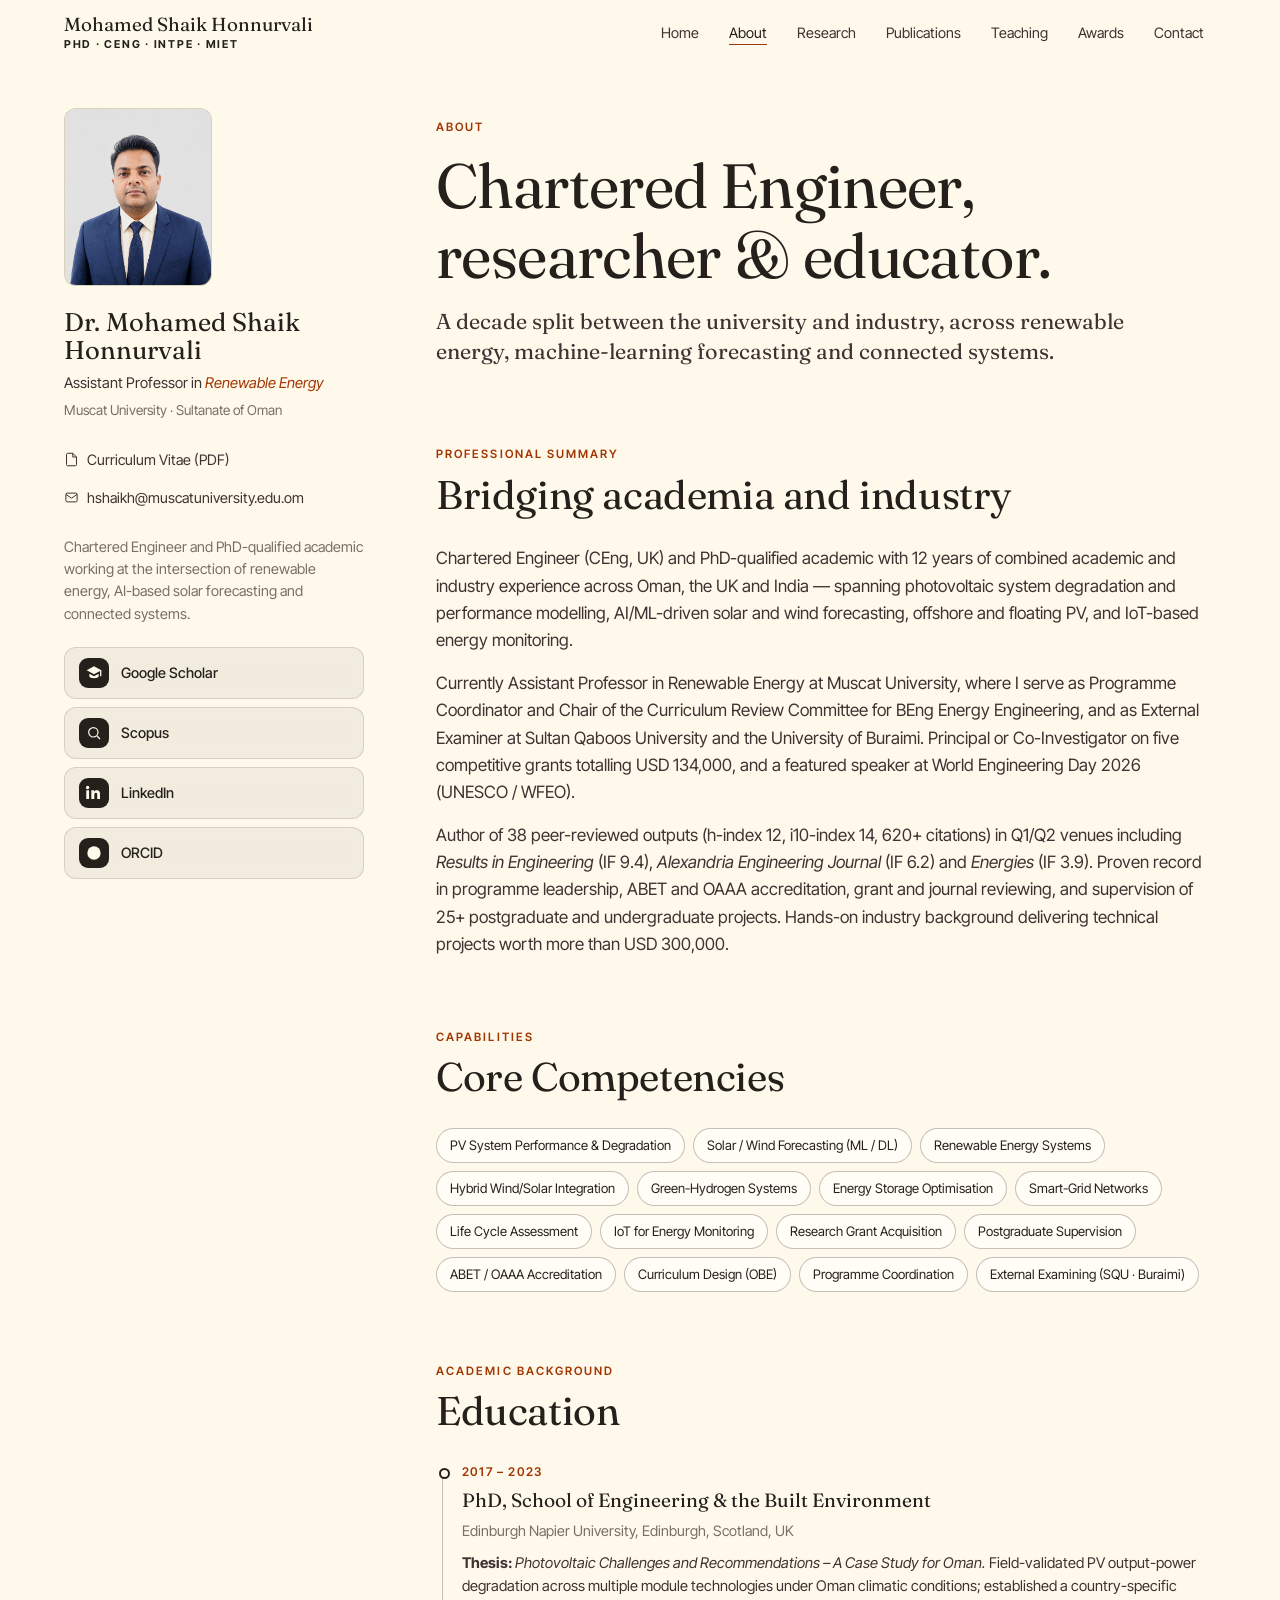
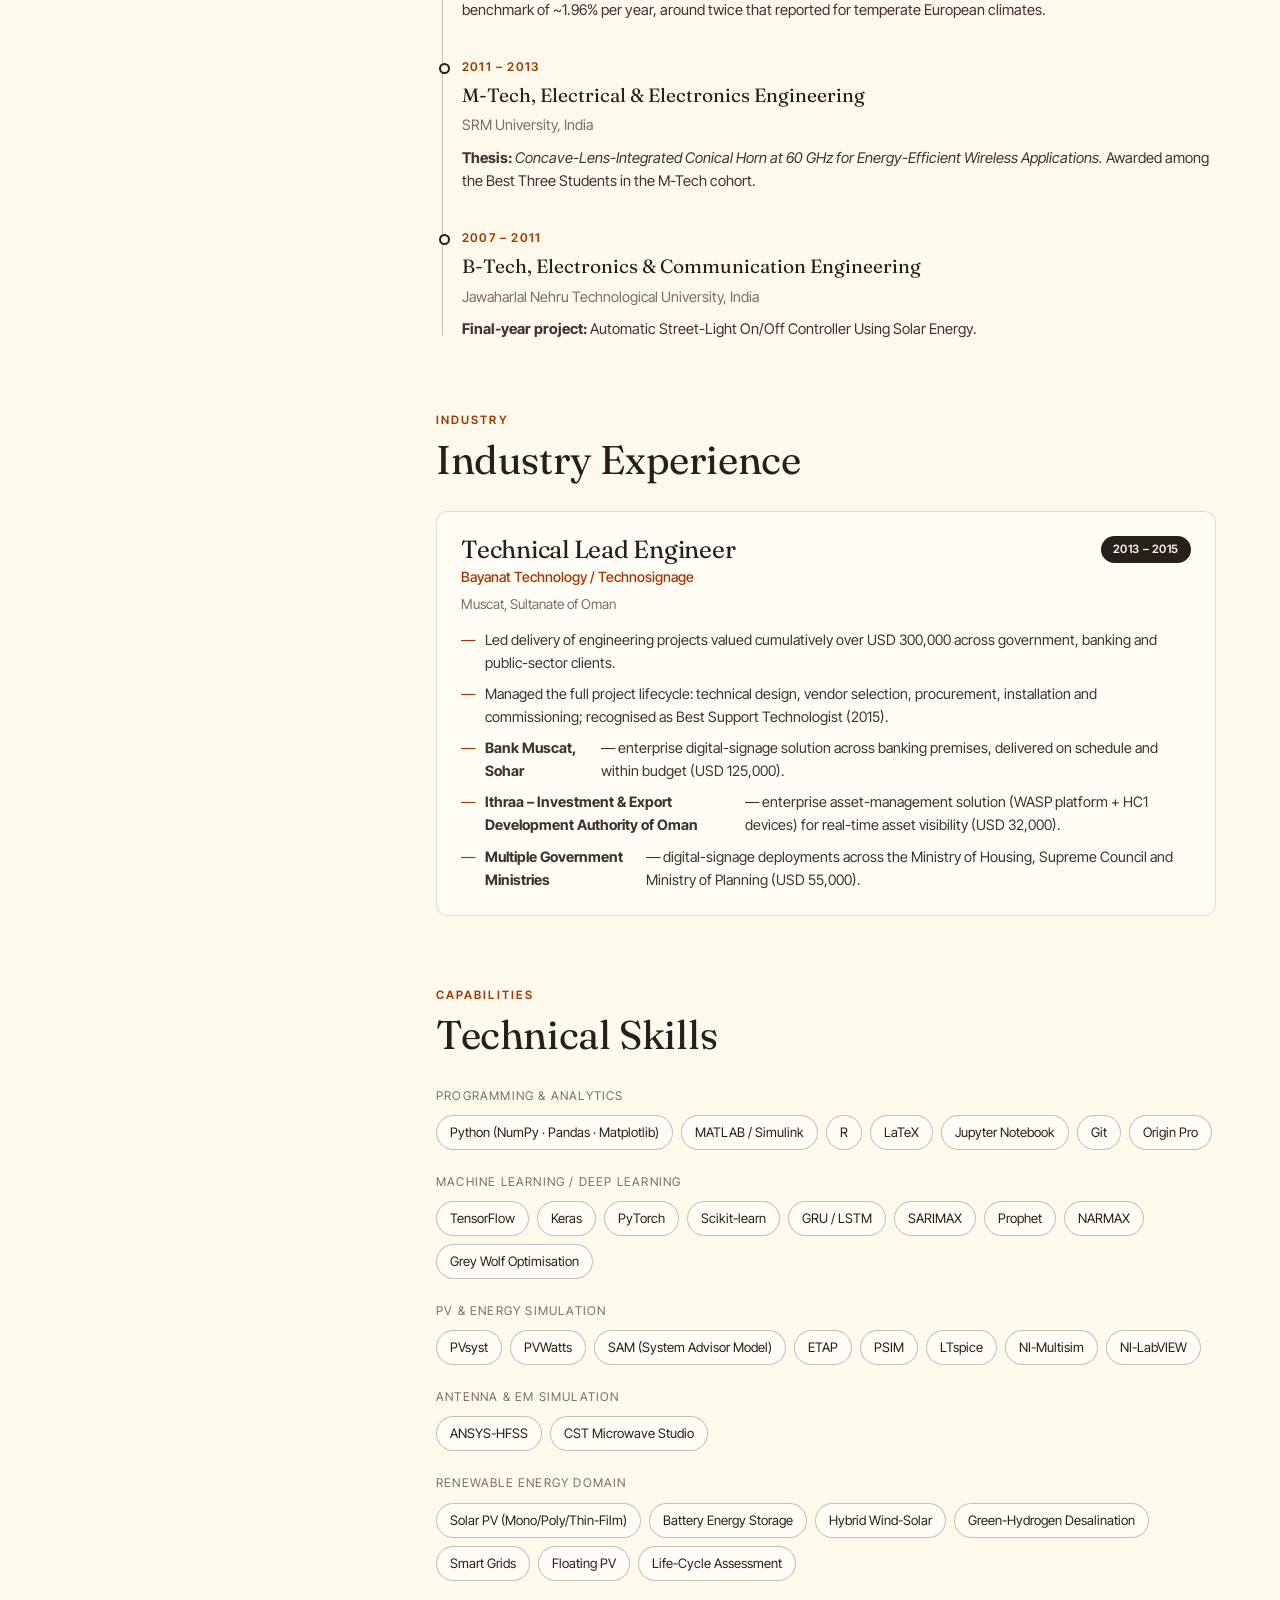
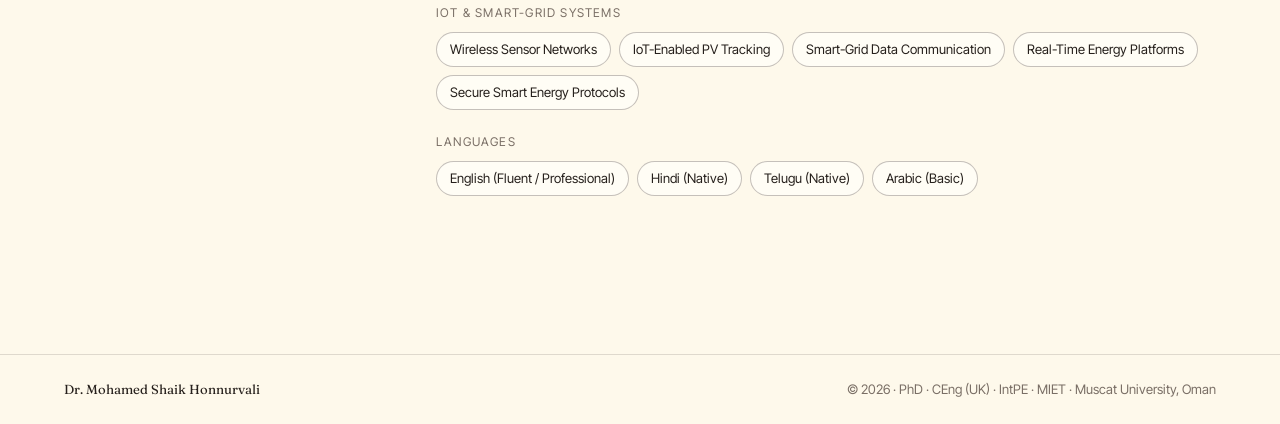
==== commit 8291a6e6: "Fix stale-CSS layout (version stylesheet), refine publication text, add shine to credentials - Cache" ====
--- a/about.html
+++ b/about.html
@@ -8,7 +8,7 @@
   <link rel="preconnect" href="https://fonts.googleapis.com">
   <link rel="preconnect" href="https://fonts.gstatic.com" crossorigin>
   <link href="https://fonts.googleapis.com/css2?family=Fraunces:ital,opsz,wght@0,9..144,400;0,9..144,500;1,9..144,400&family=Inter+Tight:ital,wght@0,400;0,500;0,600;1,400&display=swap" rel="stylesheet">
-  <link rel="stylesheet" href="css/style.css" />
+  <link rel="stylesheet" href="css/style.css?v=3" />
 </head>
 <body>
 
--- a/css/style.css
+++ b/css/style.css
@@ -121,7 +121,17 @@
 }
 .nav-brand { display: flex; flex-direction: column; line-height: 1.1; }
 .nav-brand .name { font-family: var(--serif); font-size: 1.18rem; color: var(--ink); }
-.nav-brand .title { font-size: 0.66rem; letter-spacing: 0.14em; text-transform: uppercase; color: var(--ink-soft); margin-top: 3px; }
+.nav-brand .title {
+  font-size: 0.68rem; font-weight: 700; letter-spacing: 0.16em; text-transform: uppercase; margin-top: 3px;
+  color: var(--ink);
+  background: linear-gradient(105deg, var(--ink) 0%, var(--ink) 42%, #c79a3d 50%, var(--ink) 58%, var(--ink) 100%);
+  background-size: 220% 100%;
+  -webkit-background-clip: text; background-clip: text;
+  -webkit-text-fill-color: transparent;
+  animation: brandshine 5.5s ease-in-out infinite;
+}
+@keyframes brandshine { 0%, 100% { background-position: 150% 0; } 50% { background-position: -50% 0; } }
+@media (prefers-reduced-motion: reduce) { .nav-brand .title { -webkit-text-fill-color: var(--ink); animation: none; } }
 
 .nav-links { display: flex; align-items: center; gap: 6px; flex-wrap: wrap; justify-content: flex-end; }
 .nav-links a {
@@ -230,6 +240,30 @@
 .glass-link:hover::before { opacity: 1; }
 .glass-link:active { transform: translateY(0) scale(0.98); }
 
+/* sidebar "currently active" hook */
+.profile-activity { margin-top: 24px; padding-top: 20px; border-top: 1px solid var(--line); }
+.profile-activity .glabel {
+  display: flex; align-items: center; gap: 7px;
+  font-size: 0.72rem; letter-spacing: 0.16em; text-transform: uppercase;
+  color: var(--rust); margin-bottom: 12px;
+}
+.live-dot { width: 7px; height: 7px; border-radius: 50%; background: var(--rust); position: relative; }
+.live-dot::after {
+  content: ''; position: absolute; inset: -3px; border-radius: 50%;
+  border: 1px solid var(--rust); opacity: 0.6;
+  animation: livepulse 2s var(--ease) infinite;
+}
+@keyframes livepulse { 0% { transform: scale(0.6); opacity: 0.7; } 100% { transform: scale(1.6); opacity: 0; } }
+.activity-mini {
+  display: block; padding: 9px 0; border-bottom: 1px solid var(--line);
+  color: var(--ink-2); transition: color var(--t), padding-left var(--t);
+}
+.activity-mini:last-child { border-bottom: none; }
+.activity-mini strong { display: block; font-size: 0.86rem; font-weight: 500; color: var(--ink); line-height: 1.3; }
+.activity-mini .amini-yr { display: block; font-size: 0.72rem; color: var(--ink-soft); letter-spacing: 0.03em; margin-top: 2px; }
+.activity-mini:hover { padding-left: 6px; }
+.activity-mini:hover strong { color: var(--rust); }
+
 /* ---- Main column ---- */
 .main { min-width: 0; padding-bottom: 40px; }
 
@@ -322,6 +356,8 @@
 .pub-authors { font-size: 0.9rem; color: var(--ink-2); }
 .pub-authors .pub-highlight { color: var(--rust); font-weight: 600; }
 .pub-journal { font-size: 0.86rem; color: var(--ink-soft); font-style: italic; margin-top: 3px; }
+/* justified publication text — even left & right edges */
+.pub-authors, .pub-journal { text-align: justify; text-justify: inter-word; }
 
 /* ===== NUMBERED ACCORDION (ref: Spots FAQ) ===== */
 .accordion { border-top: 1px solid var(--line); }
@@ -633,6 +669,7 @@
   .profile-headline { flex: 1; min-width: 200px; }
   .profile-bio { flex-basis: 100%; margin: 8px 0 0; }
   .profile-links { flex-basis: 100%; display: grid; grid-template-columns: repeat(auto-fit, minmax(150px, 1fr)); }
+  .profile-activity { flex-basis: 100%; margin-top: 12px; }
   .profile-quick { margin: 14px 0 0; }
 
   .nav-links {
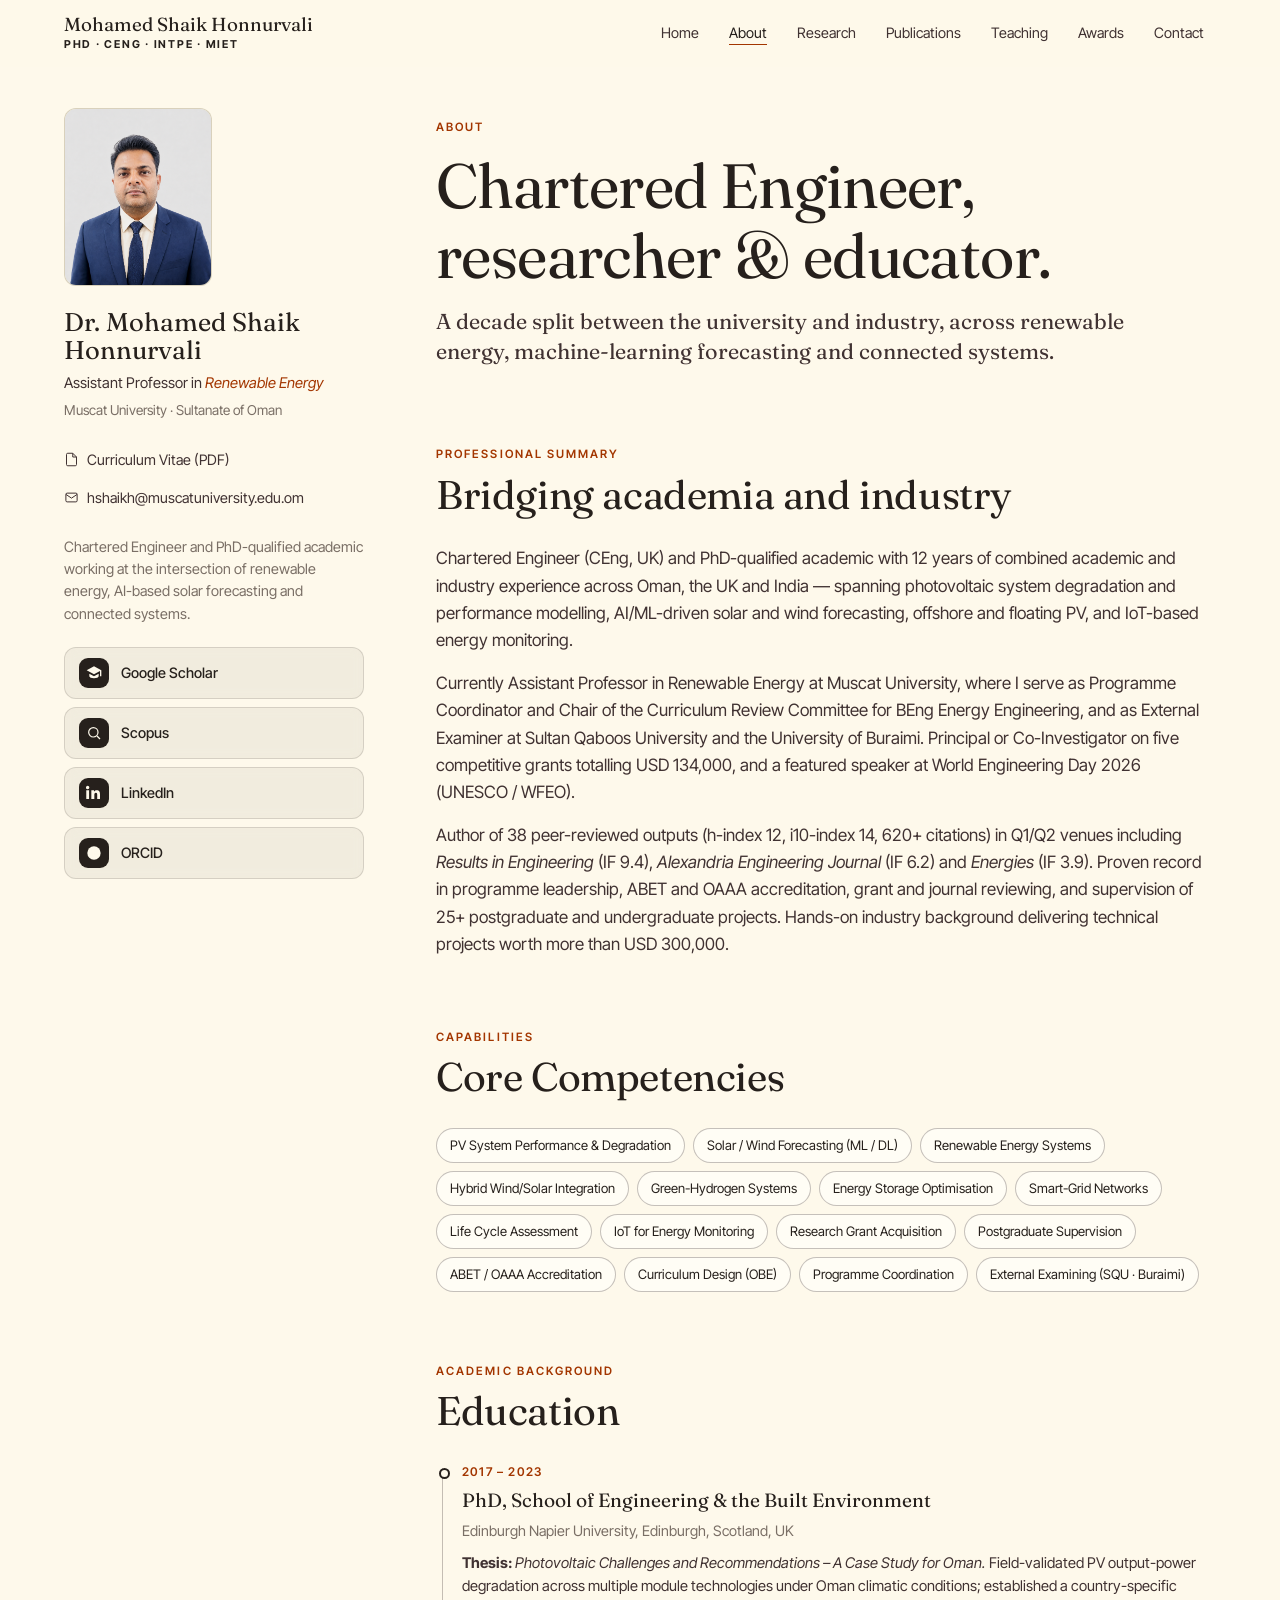
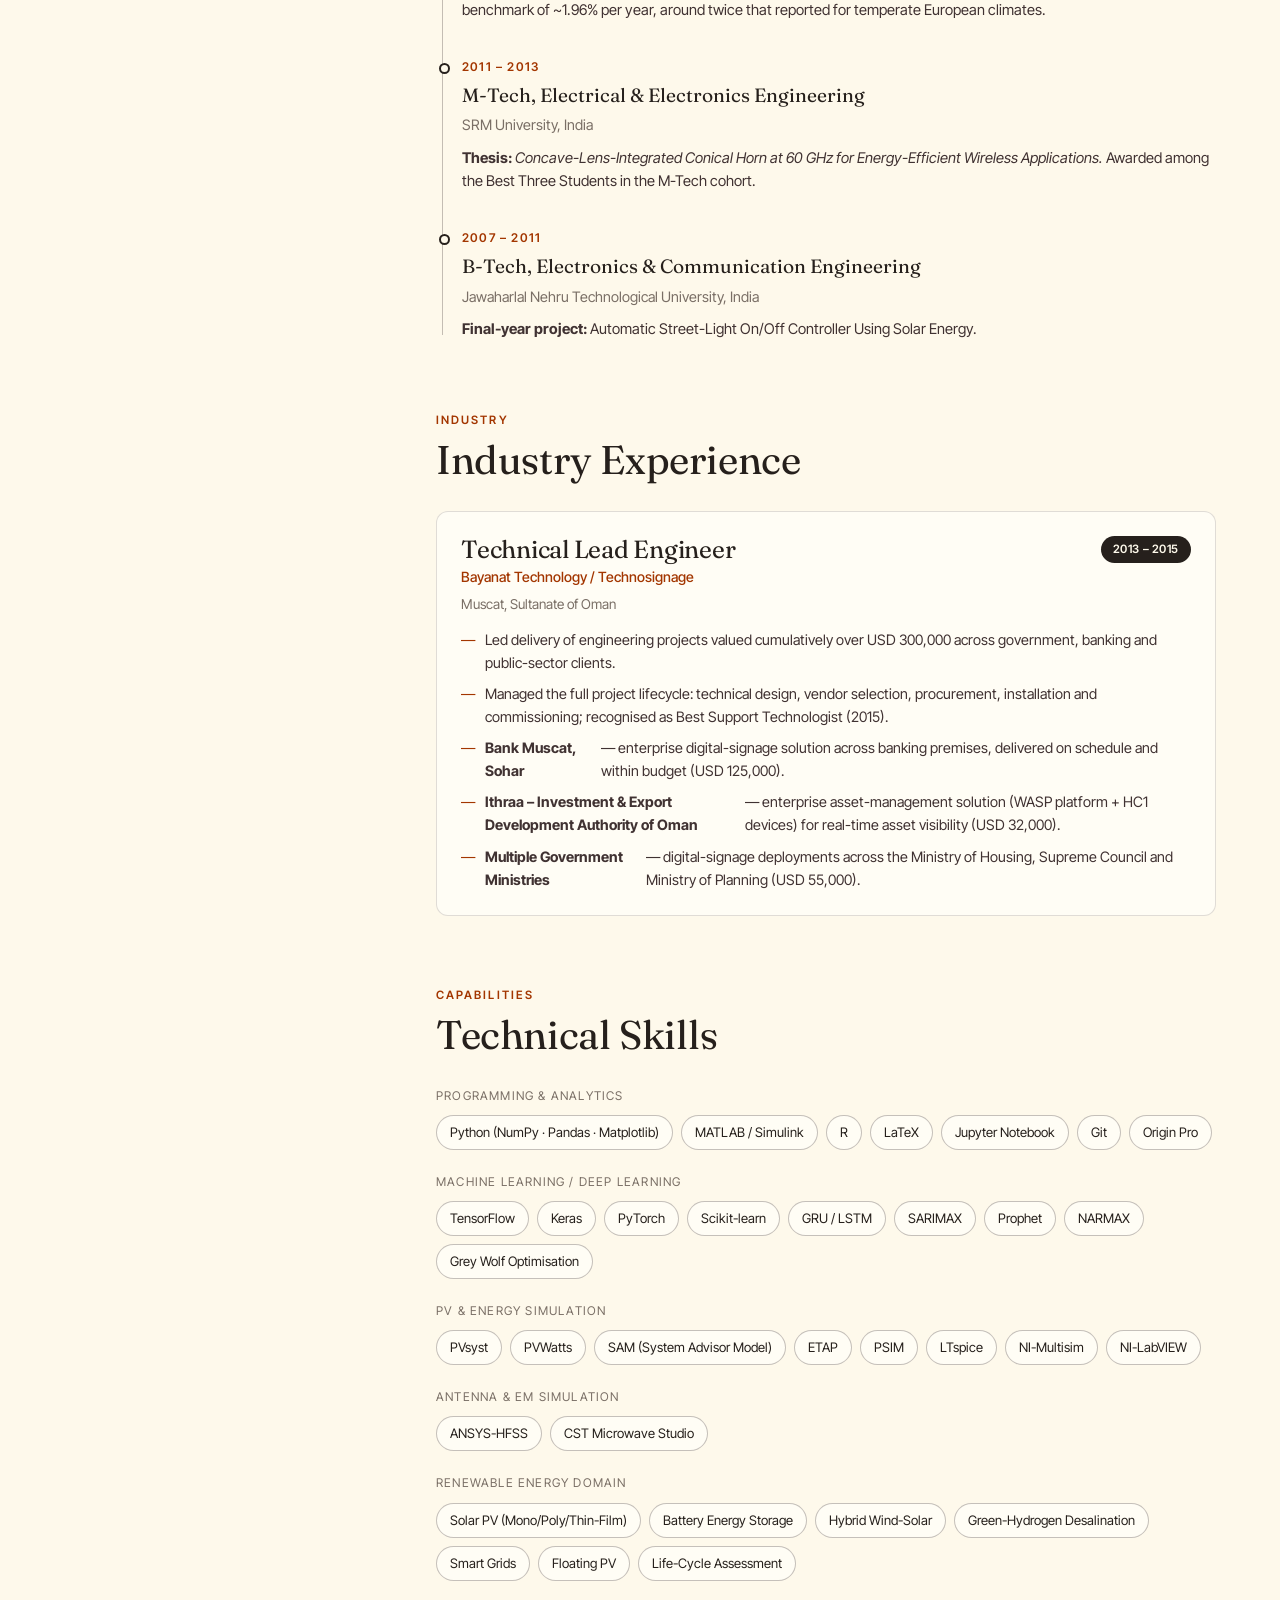
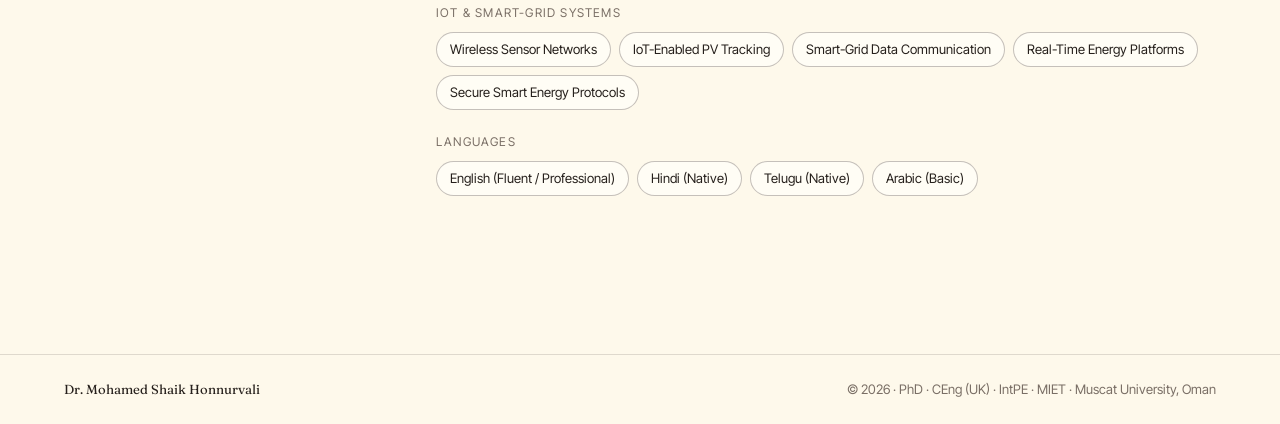
==== commit 19d9d3e9: "Make profile sidebar scroll with the page (remove sticky) The sidebar grew taller than the viewport," ====
--- a/about.html
+++ b/about.html
@@ -8,7 +8,7 @@
   <link rel="preconnect" href="https://fonts.googleapis.com">
   <link rel="preconnect" href="https://fonts.gstatic.com" crossorigin>
   <link href="https://fonts.googleapis.com/css2?family=Fraunces:ital,opsz,wght@0,9..144,400;0,9..144,500;1,9..144,400&family=Inter+Tight:ital,wght@0,400;0,500;0,600;1,400&display=swap" rel="stylesheet">
-  <link rel="stylesheet" href="css/style.css?v=3" />
+  <link rel="stylesheet" href="css/style.css?v=6" />
 </head>
 <body>
 
--- a/css/style.css
+++ b/css/style.css
@@ -168,7 +168,8 @@
 
 /* ---- Profile sidebar ---- */
 .profile {
-  position: sticky; top: 100px;
+  /* scrolls with the page (not sticky) — sidebar taller than the viewport
+     would otherwise pin and hide its lower content */
   display: flex; flex-direction: column;
   padding-bottom: 40px;
 }
@@ -265,7 +266,10 @@
 .activity-mini:hover strong { color: var(--rust); }
 
 /* ---- Main column ---- */
-.main { min-width: 0; padding-bottom: 40px; }
+.main { min-width: 0; padding-bottom: 40px; display: flex; flex-direction: column; }
+/* bring Latest Activities upfront: intro first, then activities, then the rest */
+.main > .thesis { order: -2; }
+.main > #activities { order: -1; }
 
 /* editorial thesis / hero */
 .thesis { padding: 8px 0 8px; }
@@ -336,12 +340,13 @@
 
 /* ===== PUBLICATIONS list ===== */
 .pub-list { border-top: 1px solid var(--line); }
+/* Block layout (not grid) so the text column can never collapse to min-content */
 .pub-item {
-  padding: 22px 4px;
+  position: relative;
+  padding: 22px 4px 22px 58px;
   border-bottom: 1px solid var(--line);
-  display: grid; grid-template-columns: 40px 1fr; gap: 18px;
-}
-.pub-index { font-family: var(--serif); color: var(--ink-soft); padding-top: 2px; }
+}
+.pub-index { position: absolute; left: 4px; top: 23px; font-family: var(--serif); color: var(--ink-soft); }
 .pub-meta { display: flex; align-items: center; gap: 10px; margin-bottom: 6px; }
 .pub-badge {
   font-size: 0.66rem; font-weight: 600; letter-spacing: 0.08em;
